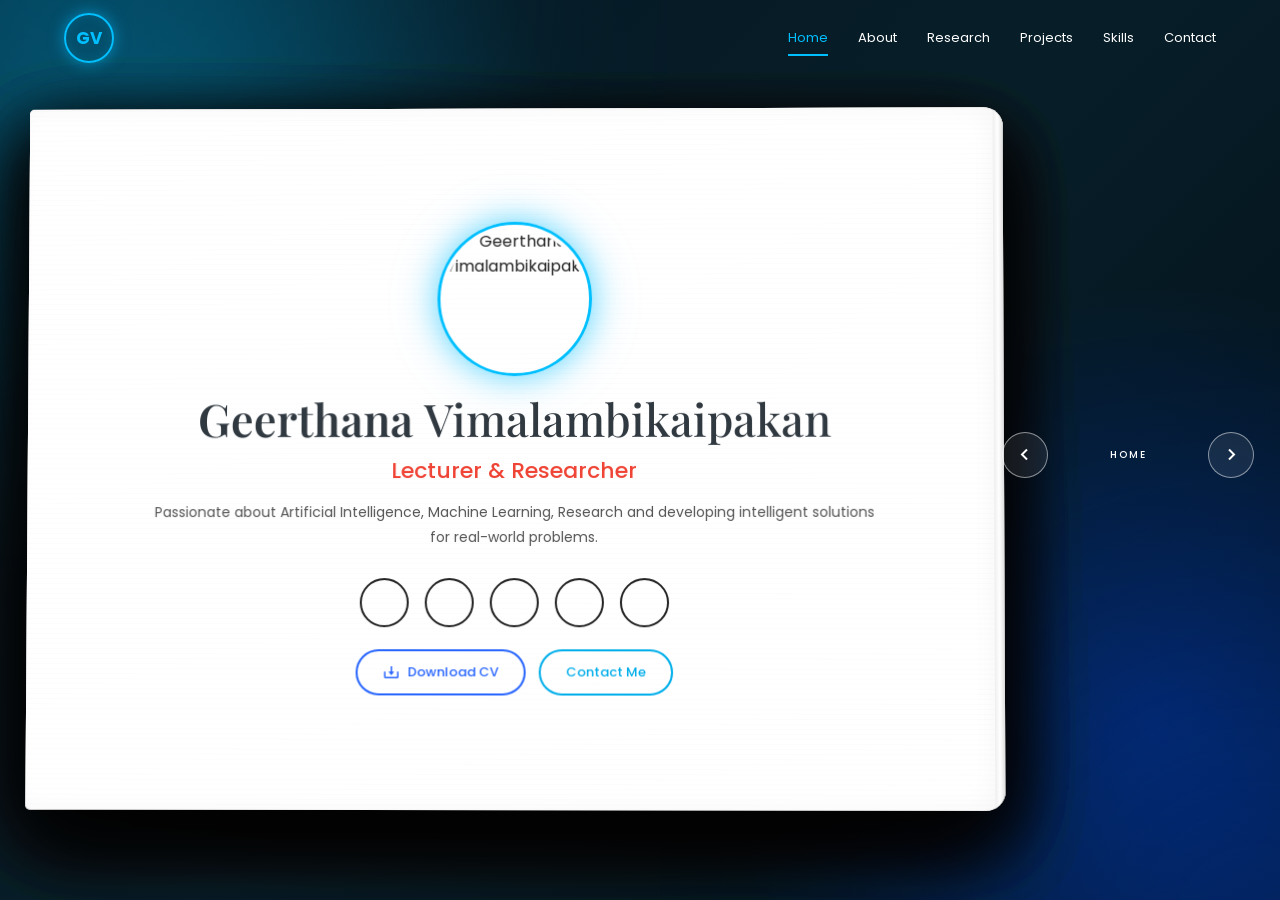
==== index.html @ ce846da8 "Add files via upload" ====
<!DOCTYPE html>
<html lang="en">

<head>
    <meta charset="UTF-8">

    <meta name="viewport"
          content="width=device-width, initial-scale=1.0">

    <meta name="description"
          content="Geerthana Vimalambikaipakan - Lecturer, Researcher and AI/ML Professional">

    <meta name="author"
          content="Geerthana Vimalambikaipakan">

    <title>
        Geerthana Vimalambikaipakan | Portfolio
    </title>


    <!-- =========================
         BOXICONS
    ========================== -->

    <link
        href="https://unpkg.com/boxicons@2.1.4/css/boxicons.min.css"
        rel="stylesheet">

<!-- =========================
     ACADEMIC / SOCIAL ICONS
========================== -->

<link rel="stylesheet"
      href="assets/css/academicons.min.css">

<link rel="stylesheet"
      href="assets/css/academicons.css">

<link rel="stylesheet"
      href="assets/css/themify-icons.css">
      
    <!-- =========================
         YOUR CSS
    ========================== -->

    <link rel="stylesheet"
          href="stylesheet.css">

</head>


<body>


    <!-- =====================================================
         BACKGROUND
    ====================================================== -->

    <div class="background">

        <div class="glow glow-one"></div>

        <div class="glow glow-two"></div>

    </div>



    <!-- =====================================================
         HEADER / NAVIGATION
    ====================================================== -->

    <header class="header">


        <!-- LOGO -->

        <a href="#"
           class="logo"
           onclick="goToPage(0)">

            GV

        </a>



        <!-- NAVIGATION -->

        <nav class="navbar">

            <!-- PAGE 1: HOME -->
            <a href="#" data-page="0" class="active">Home</a>

            <!-- PAGE 2: ABOUT -->
            <a href="#" data-page="1">About</a>

            <!-- PAGE 3: RESEARCH -->
            <a href="#" data-page="2">Research</a>

            <!-- PAGE 4: PROJECTS -->
            <a href="#" data-page="3">Projects</a>

            <!-- PAGE 5: SKILLS -->
            <a href="#" data-page="4">Skills</a>

            <!-- PAGE 6: CONTACT -->
            <a href="#" data-page="5">Contact</a>

        </nav>

    </header>



    <!-- =====================================================
         3D BOOK
    ====================================================== -->

    <main class="book-area">


        <div class="book"
             id="book">


            <!-- =================================================
                 PAGE 1 — HOME
            ================================================== -->

            <section class="page home-page">


                <div class="page-inner">


                    <!-- PROFILE PHOTO -->

                    <div class="profile-image">

                        <img
                            src="C:\Users\Computer Corner\Downloads\Geerthana\assets\img\dp.jpg"
                            alt="Geerthana Vimalambikaipakan">

                    </div>



                    <!-- NAME -->

                    <h1>

                        Geerthana

                        <span>
                            Vimalambikaipakan
                        </span>

                    </h1>



                    <!-- TITLE -->

                    <h2>

                        Lecturer &amp; Researcher

                    </h2>



                    <!-- INTRODUCTION -->

                    <p class="home-description">

                        Passionate about Artificial Intelligence,
                        Machine Learning, Research and developing
                        intelligent solutions for real-world problems.

                    </p>



                    <!-- SOCIAL MEDIA -->
                     <div class="social-icons">

    <!-- Google Scholar -->
    <a
        href="https://scholar.google.com/citations?user=1ha7ImIAAAAJ&hl=en"
        target="_blank"
        rel="noopener noreferrer"
        aria-label="Google Scholar">

        <span class="ai ai-google-scholar ai-lg"></span>

    </a>


    <!-- LinkedIn -->
    <a
        href="https://www.linkedin.com/in/geerthana-vimalambikaipakan"
        target="_blank"
        rel="noopener noreferrer"
        aria-label="LinkedIn">

        <span class="ti-linkedin"></span>

    </a>


    <!-- ResearchGate -->
    <a
        href="https://www.researchgate.net/profile/Geerthana-Vimalambikaipakan"
        target="_blank"
        rel="noopener noreferrer"
        aria-label="ResearchGate">

        <span class="ai ai-researchgate ai-lg"></span>

    </a>


    <!-- ORCID -->
    <a
        href="https://orcid.org/0009-0009-8566-8010"
        target="_blank"
        rel="noopener noreferrer"
        aria-label="ORCID">

        <span class="ai ai-orcid ai-lg"></span>

    </a>


    <!-- X / Twitter -->
    <a
        href="https://x.com/Geerthana_13"
        target="_blank"
        rel="noopener noreferrer"
        aria-label="Twitter">

        <span class="ti-twitter"></span>

    </a>

</div>


                    <!-- BUTTONS -->

                    <div class="home-buttons">


                        <!-- CV -->

                        <a
                            href="C:\Users\Computer Corner\Downloads\Geerthana\GEERTHANA VIMALAMBIKAIPAKAN- CV.pdf"
                            class="btn"
                            download>

                            <i class="bx bx-download"></i>

                            Download CV

                        </a>



                        <!-- CONTACT -->

                        <button
                            type="button"
                            class="btn outline-btn"
                            onclick="goToPage(5)">

                            Contact Me

                        </button>


                    </div>


                </div>

            </section>



            <!-- =================================================
                 PAGE 2 — ABOUT
            ================================================== -->

            <section class="page">


                <div class="page-inner">


                    <span class="page-label">

                        02 — ABOUT

                    </span>



                    <h2 class="page-title">

                        About Me

                    </h2>



                    <div class="blue-line"></div>



                    <p>

                        Hello! I'm
                        <strong>
                            Geerthana Vimalambikaipakan,
                        </strong>,
an aspiring AI researcher and 
  academic with a strong passion for developing intelligent systems 
  that solve real-world problems. I am currently pursuing a Master of Science in 
  Data Science and Artificial Intelligence at the 
  <a href="https://cse.mrt.ac.lk/" target="_blank">
    Department of Computer Science and Engineering
  </a>, 
    Faculty of Engineering,
  <a href="https://uom.lk/" target="_blank">
    University of Moratuwa
  </a>.
  I completed my Bachelor’s Honours in Mechatronics at the 
  <a href="https://fas.uwu.ac.lk/department-of-science-technology/" target="_blank">
    Department of Science and Technology
  </a>, 
    Faculty of Applied Sciences,
  <a href="https://www.uwu.ac.lk/" target="_blank">
    Uva Wellassa University of Sri Lanka
  </a>.
  I previously worked as an Assistant Lecturer in the 
  <a href="https://vau.ac.lk/ict/" target="_blank">
    Department of Information and Communication Technology
  </a>, 
    Faculty of Technological Studies,
  <a href="https://vau.ac.lk/" target="_blank">
    University of Vavuniya
  </a>, Sri Lanka and worked as a Graduate Teaching Assistant at the 
  <a href="https://fot.wyb.ac.lk/dmmt/" target="_blank">
    Department of Mechanical and Manufacturing Technology
  </a>, 
    Faculty of Technology,
      <a href="https://www.wyb.ac.lk/" target="_blank">
    Wayamba University of Sri Lanka
  </a>.
  I completed my industrial training as a Trainee Mechatronics Engineer at 
  <a href="https://www.milco.lk/" target="_blank">
    Milco (Private) Limited
  </a>, Digana.
  My research interests include Data Science, Artificial Intelligence, 
  and Mechatronics, with a focus on solving real-world problems. 
  My goal is to continue developing as a researcher and contribute 
  to innovative, reliable, and intelligent solutions that create meaningful real-world impact.




                    <!-- ABOUT BOXES -->

                    <div class="about-boxes">


                        <div class="about-box">

                            <i class="bx bx-brain"></i>

                            <h3>
                                AI &amp; ML
                            </h3>

                            <p>
                                Intelligent systems and
                                predictive modelling.
                            </p>

                        </div>



                        <div class="about-box">

                            <i class="bx bx-search-alt"></i>

                            <h3>
                                Research
                            </h3>

                            <p>
                                Exploring innovative
                                research directions.
                            </p>

                        </div>



                        <div class="about-box">

                            <i class="bx bx-chalkboard"></i>

                            <h3>
                                Teaching
                            </h3>

                            <p>
                                Sharing knowledge and
                                mentoring students.
                            </p>

                        </div>


                    </div>


                </div>

            </section>

<!-- =================================================
     PAGE 3 — RESEARCH & PUBLICATIONS
================================================== -->

<section class="page">

    <div class="page-inner">

        <span class="page-label">
            03 — RESEARCH
        </span>

        <h2 class="page-title">
            Research &amp; Publications
        </h2>

        <div class="blue-line"></div>

        <p>
            My research focuses on applying Artificial
            Intelligence and Machine Learning to
            meaningful real-world problems.
        </p>


        <!-- =========================
             FULL PAPERS
        ========================== -->

        <h3 class="research-section-title">
            Full Papers (Publisher: IEEE)
        </h3>


        <!-- RESEARCH 1 -->

        <div class="research-item">

            <div class="research-icon">
                <i class="bx bx-file"></i>
            </div>

            <div>

                <h3>
                    Assessing Learning Management System Usability
                    and Student Experience in Sri Lanka Using a
                    Refined System Usability Scale
                </h3>

                <p>
                    <strong>G. Vimalambikaipakan</strong><br>

                    2025 IEEE 19th International Conference on
                    Industrial and Information Systems (ICIIS),
                    Peradeniya, Sri Lanka, 2026, pp. 243–248.
                </p>

                <a href="https://doi.org/10.1109/ICIIS69028.2026.11450924"
                   target="_blank"
                   rel="noopener noreferrer">

                    DOI: 10.1109/ICIIS69028.2026.11450924 →

                </a>

            </div>

        </div>


        <!-- RESEARCH 2 -->

        <div class="research-item">

            <div class="research-icon">
                <i class="bx bx-image"></i>
            </div>

            <div>

                <h3>
                    TransUNet: Hybrid CNN-Transformer Model for
                    Automated Breast Cancer Segmentation in
                    Ultrasound Images
                </h3>

                <p>
                    <strong>G. Vimalambikaipakan</strong><br>

                    2025 International Conference on Advances in
                    Technology and Computing (ICATC),
                    Kelaniya, Sri Lanka, 2025, pp. 1–5.
                </p>

                <a href="https://doi.org/10.1109/ICATC68823.2025.11407591"
                   target="_blank"
                   rel="noopener noreferrer">

                    DOI: 10.1109/ICATC68823.2025.11407591 →

                </a>

            </div>

        </div>


        <!-- RESEARCH 3 -->

        <div class="research-item">

            <div class="research-icon">
                <i class="bx bx-car"></i>
            </div>

            <div>

                <h3>
                    Traffic Sign Recognition and Auditory Alert
                    System for Sri Lankan Drivers Using Deep-Learning
                </h3>

                <p>
                    <strong>
                        G. Vimalambikaipakan, C. Amarasinghe,
                        T. Rajapaksha, T. Thayananthan,
                        and J. Mariyathas
                    </strong><br>

                    2024 International Research Conference on
                    Smart Computing and Systems Engineering (SCSE),
                    Colombo, Sri Lanka, 2024, pp. 1–5.
                </p>

                <a href="https://doi.org/10.1109/SCSE61872.2024.10550615"
                   target="_blank"
                   rel="noopener noreferrer">

                    DOI: 10.1109/SCSE61872.2024.10550615 →

                </a>

            </div>

        </div>


        <!-- =========================
             ABSTRACTS
        ========================== -->

        <h3 class="research-section-title">
            Abstracts
        </h3>


        <!-- RESEARCH 4 -->

        <div class="research-item">

            <div class="research-icon">
                <i class="bx bx-brain"></i>
            </div>

            <div>

                <h3>
                    Uncertainty-Aware and Interpretable Vision
                    Transformer Framework for Multi-Class Breast
                    Cancer Classification
                </h3>

                <p>
                    <strong>
                        V. Geerthana, A. Bathmangani
                    </strong><br>

                    9th International Research Conference of
                    Uva Wellassa University (IRCUWU 2025),
                    Badulla, Sri Lanka, February 2026.<br>

                    Paper ID: IRCUWU2026-591
                </p>

                <a href="https://www.researchgate.net/publication/400995004_Uncertainty-aware_and_interpretable_vision_transformer_framework_for_multi-class_breast_cancer_classification"
                   target="_blank"
                   rel="noopener noreferrer">

                    ResearchGate →

                </a>

            </div>

        </div>


        <!-- RESEARCH 5 -->

        <div class="research-item">

            <div class="research-icon">
                <i class="bx bx-image"></i>
            </div>

            <div>

                <h3>
                    TransUNet-Based Hybrid CNN-Transformer Approach
                    for Accurate Breast Cancer Ultrasound Segmentation
                </h3>

                <p>
                    <strong>
                        V. Geerthana
                    </strong><br>

                    5th International Conference on Innovation and
                    Emerging Technologies (ICIET 2025),
                    University of Sri Jayewardenepura,
                    Sri Lanka, November 2025.<br>

                    Paper ID: 0215
                </p>

                <a href="https://www.researchgate.net/publication/399576068_TransUNet-based_Hybrid_CNN-transformer_Approach_for_Accurate_Breast_Cancer_Ultrasound_Segmentation"
                   target="_blank"
                   rel="noopener noreferrer">

                    ResearchGate →

                </a>

            </div>

        </div>


        <!-- RESEARCH 6 -->

        <div class="research-item">

            <div class="research-icon">
                <i class="bx bx-health"></i>
            </div>

            <div>

                <h3>
                    Deep Learning-Based Human Nail Disease
                    Recognition System
                </h3>

                <p>
                    <strong>
                        V. Geerthana, M. Janotheepan,
                        and M.M.R. Ahamed
                    </strong><br>

                    4th International Conference on Innovation and
                    Emerging Technologies (ICIET 2024),
                    University of Sri Jayewardenepura,
                    Sri Lanka, November 2024.<br>

                    Paper ID: 079
                </p>

                <a href="https://www.researchgate.net/publication/386086820_Deep_Learning_Based_Human_Nail_Disease_Recognition_System"
                   target="_blank"
                   rel="noopener noreferrer">

                    ResearchGate →

                </a>

            </div>

        </div>


        <!-- RESEARCH 7 -->

        <div class="research-item">

            <div class="research-icon">
                <i class="bx bx-message-square-dots"></i>
            </div>

            <div>

                <h3>
                    Deep Learning Based Sentiment Analysis of Public
                    Opinion Mining on Sri Lankan Government by
                    Extracting Facebook Comments
                </h3>

                <p>
                    <strong>
                        M.M.R. Ahamed, C. Amarasinghe,
                        and V. Geerthana
                    </strong><br>

                    4th International Conference on Innovation and
                    Emerging Technologies (ICIET 2024),
                    University of Sri Jayewardenepura,
                    Sri Lanka, November 2024.<br>

                    Paper ID: 051
                </p>

                <a href="https://www.researchgate.net/publication/386086183_Deep_Learning_Based_Sentiment_Analysis_of_Public_Opinion_Mining_on_Sri_Lankan_Government_by_Extracting_Facebook_Comments"
                   target="_blank"
                   rel="noopener noreferrer">

                    ResearchGate →

                </a>

            </div>

        </div>


        <!-- RESEARCH 8 -->

        <div class="research-item">

            <div class="research-icon">
                <i class="bx bx-car"></i>
            </div>

            <div>

                <h3>
                    Deep Learning-Based Traffic Sign Recognition
                    and Auditory Alert System for Sri Lankan Drivers
                </h3>

                <p>
                    <strong>
                        V. Geerthana, T. Thevathayarajh,
                        A.R.P.C.C.J. Amarasinghe, M. Janotheepan,
                        and R.M.T. Lakmali
                    </strong><br>

                    7th International Research Conference of
                    Uva Wellassa University (IRCUWU 2023),
                    Badulla, Sri Lanka, August 2023.<br>

                    Paper ID: IRCUWU2023-240
                </p>

                <a href="https://www.researchgate.net/publication/377034363_Deep_learning-based_traffic_sign_recognition_and_auditory_alert_system_for_Sri_Lankan_drivers"
                   target="_blank"
                   rel="noopener noreferrer">

                    ResearchGate →

                </a>

            </div>

        </div>

    </div>

</section>

 <!-- =========================================================
     PAGE 4 — PROJECTS
========================================================= -->

<section class="page">

    <div class="page-inner project-page">

        <span class="page-label">04 — PROJECTS</span>

        <h2 class="page-title">Projects</h2>

        <div class="blue-line"></div>

        <p class="project-intro">
            ----------
        </p>


        <!-- =====================================================
             PROJECT 1
        ====================================================== -->

        <div class="project-row">

            <!-- LEFT IMAGE -->
            <div class="project-image">
                <img src="C:\Users\Computer Corner\Downloads\Geerthana\assets\img\hjjj.jpg"
                     alt="3-D Design of Ice Cream Cup and Cone Filler Machine">
            </div>

            <!-- RIGHT CONTENT -->
            <div class="project-info">

                <h3>
                    3-D Design of Ice Cream Cup and Cone Filler Machine
                </h3>

                <div class="project-meta">
                    Geerthana Vimalambikaipakan | May 2023 – Sep 2023
                </div>

                <p>
                    This project involved creating 3D and 2D drawings of an
                    ice cream cup and cone filler machine using SolidWorks.
                    The design included the cup's cylindrical shape, the cone
                    filler, handles, and textures. Additionally, the project
                    required measuring the machine to ensure accurate sizing
                    for reinstallation.
                </p>

                <p class="skills">
                    <strong>Skills:</strong> SolidWorks, 3D Design
                </p>

            </div>

        </div>


        <!-- =====================================================
             PROJECT 2
        ====================================================== -->

        <div class="project-row">

            <div class="project-image">
                <img src="assets/img/cow-feeder.jpg"
                     alt="Cow Feeder Supporter">
            </div>

            <div class="project-info">

                <h3>Cow Feeder Supporter</h3>

                <div class="project-meta">
                    Geerthana Vimalambikaipakan | May 2023 – Sep 2023
                </div>

                <p>
                    This project involved the development and manufacturing
                    of a cattle feed stand for efficient cow feeding. Metal
                    bars were used to construct a durable structure through
                    cutting, welding, grinding, and painting processes. The
                    completed feeding system was designed to securely hold
                    and dispense feed while reducing wastage and maintaining
                    an organized and hygienic feeding environment.
                </p>

                <p class="skills">
                    <strong>Skills:</strong> Mechanical Fabrication,
                    Welding, Manufacturing
                </p>

            </div>

        </div>


        <!-- =====================================================
             PROJECT 3
        ====================================================== -->

        <div class="project-row">

            <div class="project-image">
                <img src="assets/img/yogurt-detection.jpg"
                     alt="Jet Ink Text Printed and Non-Printed Yogurt Lids Detection System">
            </div>

            <div class="project-info">

                <h3>
                    Jet Ink Text Printed &amp; Non-Printed Yogurt Lids
                    Detection System
                </h3>

                <div class="project-meta">
                    Geerthana Vimalambikaipakan | May 2023 – Sep 2023
                </div>

                <p>
                    This project involved developing a system to detect
                    inkjet-printed and non-printed yogurt lids. An RGB sensor
                    and Arduino were used to detect printed information on
                    yogurt lids, including the expiry date, manufacturing
                    date, price, and batch number.
                </p>

                <p class="skills">
                    <strong>Skills:</strong> Arduino, C++, RGB Sensor
                </p>

            </div>

        </div>


        <!-- =====================================================
             PROJECT 4
        ====================================================== -->

        <div class="project-row">

            <div class="project-image">
                <img src="assets/img/fodder-pcb.jpg"
                     alt="PCB Design of Fodder Maker Control Circuit">
            </div>

            <div class="project-info">

                <h3>
                    PCB Design of Fodder Maker Control Circuit
                </h3>

                <div class="project-meta">
                    Geerthana Vimalambikaipakan | May 2023 – Sep 2023
                </div>

                <p>
                    This project focused on designing a control circuit for
                    a fodder-making system. The original circuit was
                    implemented using a dot board and was redesigned as a
                    PCB using KiCad. The control system was designed to
                    manage lighting, water, humidity, and CO₂ levels.
                </p>

                <p class="skills">
                    <strong>Skills:</strong> PCB Design, KiCad
                </p>

            </div>

        </div>


        <!-- =====================================================
             PROJECT 5
        ====================================================== -->

        <div class="project-row">

            <div class="project-image">
                <img src="assets/img/sugar-separator.jpg"
                     alt="Sugar Particle Separator">
            </div>

            <div class="project-info">

                <h3>Sugar Particle Separator</h3>

                <div class="project-meta">
                    Geerthana Vimalambikaipakan | May 2023 – Sep 2023
                </div>

                <p>
                    A sugar particle separation system was developed to
                    separate sugar according to particle size. The mechanical
                    structure was designed using SolidWorks, while vibrating
                    sensors positioned at the edges of the separator disk
                    were used to detect and classify particles.
                </p>

                <p class="skills">
                    <strong>Skills:</strong> SolidWorks, Arduino
                </p>

            </div>

        </div>


        <!-- =====================================================
             PROJECT 6
        ====================================================== -->

        <div class="project-row">

            <div class="project-image">
                <img src="assets/img/traffic-sign.gif"
                     alt="Deep Learning Based Traffic Sign Recognition">
            </div>

            <div class="project-info">

                <h3>
                    Deep Learning-Based Traffic Sign Recognition and
                    Auditory Alert System for Sri Lankan Drivers
                </h3>

                <div class="project-meta">
                    Geerthana Vimalambikaipakan | Oct 2022 – May 2023
                </div>

                <p>
                    A deep learning-based traffic sign recognition system
                    was developed for Sri Lankan drivers. Traffic sign images
                    were labelled and preprocessed using Roboflow. YOLOv5
                    was used to recognize 15 traffic sign classes, while
                    PyDub was used to generate real-time voice alerts.
                </p>

                <p class="project-result">
                    <strong>F1 Score:</strong> 90.09%
                    &nbsp; | &nbsp;
                    <strong>mAP:</strong> 87.55%
                </p>

                <p class="skills">
                    <strong>Skills:</strong> Python, YOLOv5, CNN,
                    Roboflow, PyDub, Deep Learning
                </p>

                <div class="project-links">

                    <a href="https://doi.org/10.1109/SCSE61872.2024.10550615"
                       target="_blank"
                       rel="noopener noreferrer">

                        <i class="bx bx-file"></i>
                        IEEE Paper

                    </a>

                </div>

            </div>

        </div>


        <!-- =====================================================
             PROJECT 7
        ====================================================== -->

        <div class="project-row">

            <div class="project-image">
                <img src="assets/img/rfid-door-lock.jpg"
                     alt="RFID-Based Smart Door Lock System">
            </div>

            <div class="project-info">

                <h3>
                    RFID-Based Smart Door Lock System Using Arduino
                </h3>

                <div class="project-meta">
                    Geerthana Vimalambikaipakan | May 2022 – Sep 2022
                </div>

                <p>
                    An RFID-based smart door lock system was developed using
                    an RFID module, Arduino UNO, servo motor, and LCD display.
                    The system provides access only when an authorized RFID
                    card is detected, providing an electronic access-control
                    mechanism.
                </p>

                <p class="skills">
                    <strong>Skills:</strong> Arduino, C, RFID,
                    Servo Motor, LCD
                </p>

            </div>

        </div>


        <!-- =====================================================
             PROJECT 8
        ====================================================== -->

        <div class="project-row">

            <div class="project-image">
                <img src="assets/img/fire-fighting-robot.jpg"
                     alt="Arduino-Based Fire Fighting Robot">
            </div>

            <div class="project-info">

                <h3>
                    Arduino-Based Fire Fighting Robot
                </h3>

                <div class="project-meta">
                    Geerthana Vimalambikaipakan | Sep 2021 – Apr 2022
                </div>

                <p>
                    A fire-fighting robot was developed using a flame sensor,
                    DC motors, water pump, servo-controlled nozzle, and
                    Arduino. The robot detects fire and controls its movement
                    and water-dispensing mechanism to extinguish the detected
                    flame.
                </p>

                <p class="skills">
                    <strong>Skills:</strong> Arduino, C, Robotics,
                    Embedded Systems
                </p>

            </div>

        </div>


        <!-- =====================================================
             PROJECT 9
        ====================================================== -->

        <div class="project-row">

            <div class="project-image">
                <img src="assets/img/atm.jpg"
                     alt="ATM System Using C++">
            </div>

            <div class="project-info">

                <h3>
                    ATM System Using C++
                </h3>

                <div class="project-meta">
                    Geerthana Vimalambikaipakan
                </div>

                <p>
                    A menu-driven ATM system was developed using C++.
                    The application provides account management features
                    including account details, deposits, withdrawals,
                    balance checking, and account information. The project
                    demonstrates object-oriented programming and basic
                    banking transactions.
                </p>

                <p class="skills">
                    <strong>Skills:</strong> C++
                </p>

                <div class="project-links">

                    <a href="https://github.com/GeerthanaVimal/Simple-ATM-system"
                       target="_blank"
                       rel="noopener noreferrer">

                        <i class="bx bxl-github"></i>
                        GitHub

                    </a>

                </div>

            </div>

        </div>


        <!-- =====================================================
             PROJECT 10
        ====================================================== -->

        <div class="project-row">

            <div class="project-image">
                <img src="assets/img/knight-rider.jpg"
                     alt="Arduino Knight Rider Project">
            </div>

            <div class="project-info">

                <h3>
                    Arduino Knight Rider Project
                </h3>

                <p>
                    An Arduino-based scanning LED effect was developed,
                    inspired by the Knight Rider lighting pattern. LEDs
                    move back and forth to create a continuous scanning
                    effect while demonstrating Arduino programming and
                    basic electronic concepts.
                </p>

                <p class="skills">
                    <strong>Skills:</strong> Arduino, Arduino IDE
                </p>

            </div>

        </div>


        <!-- =====================================================
             PROJECT 11
        ====================================================== -->

        <div class="project-row">

            <div class="project-image">
                <img src="assets/img/diabetes-app.jpg"
                     alt="Diabetes Detection Data Science App with Streamlit">
            </div>

            <div class="project-info">

                <h3>
                    Diabetes Detection Data Science App with Streamlit
                </h3>

                <div class="project-meta">
                    Geerthana Vimalambikaipakan
                </div>

                <p>
                    A machine learning-based diabetes detection application
                    was developed using Streamlit. Users provide relevant
                    input values through an interactive interface, and a
                    pretrained machine learning model is used to predict
                    diabetes risk.
                </p>

                <p class="skills">
                    <strong>Skills:</strong> Streamlit, Python,
                    Data Science, Machine Learning
                </p>

                <div class="project-links">

                    <a href="https://github.com/GeerthanaVimal/Diabetes-Detection-Data-Science-App-with-Streamlit-Library"
                       target="_blank"
                       rel="noopener noreferrer">

                        <i class="bx bxl-github"></i>
                        GitHub

                    </a>

                </div>

            </div>

        </div>


        <!-- =====================================================
             PROJECT 12
        ====================================================== -->

        <div class="project-row">

            <div class="project-image">
                <img src="assets/img/digital-thermometer.jpg"
                     alt="Digital Thermometer using LM35 and PIC Microcontroller">
            </div>

            <div class="project-info">

                <h3>
                    Digital Thermometer using LM35 and PIC Microcontroller
                </h3>

                <p>
                    A digital thermometer was developed using an LM35
                    temperature sensor and PIC microcontroller. Temperature
                    values were displayed using a 7-segment display, and
                    the complete circuit was simulated using Proteus.
                </p>

                <p class="skills">
                    <strong>Skills:</strong> Embedded Systems, C++,
                    PIC Microcontroller, Proteus
                </p>

                <div class="project-links">

                    <a href="https://www.youtube.com/watch?v=JYFW_nTXIjI"
                       target="_blank"
                       rel="noopener noreferrer">

                        <i class="bx bxl-youtube"></i>
                        Project Video

                    </a>

                </div>

            </div>

        </div>


        <!-- =====================================================
             PROJECT 13
        ====================================================== -->

        <div class="project-row">

            <div class="project-image">
                <img src="assets/img/bench-vise.jpg"
                     alt="Mechanical Bench Vise Engineering Design">
            </div>

            <div class="project-info">

                <h3>
                    Mechanical Bench Vise - Engineering Design
                </h3>

                <p>
                    An engineering design project focused on developing a
                    rigid, flexible, strong, cost-effective, and durable
                    mechanical bench vise. The design was developed using
                    SolidWorks, with CNC rapid prototyping considered as a
                    manufacturing approach.
                </p>

                <p class="skills">
                    <strong>Skills:</strong> SolidWorks, 3D Design, CAD
                </p>

            </div>

        </div>


        <!-- =====================================================
             PROJECT 14
        ====================================================== -->

        <div class="project-row">

            <div class="project-image">
                <img src="assets/img/face-mask.jpg"
                     alt="Real-Time Face Mask Detection using YOLOv5">
            </div>

            <div class="project-info">

                <h3>
                    Real-Time Face Mask Detection using YOLOv5
                </h3>

                <p>
                    A real-time object detection system was developed using
                    YOLOv5 to identify whether individuals are wearing face
                    masks. The system processes images and video streams
                    and applies deep learning and computer vision techniques
                    for real-time monitoring.
                </p>

                <p class="skills">
                    <strong>Skills:</strong> YOLOv5, CNN, Deep Learning,
                    Computer Vision
                </p>

                <div class="project-links">

                    <a href="https://github.com/GeerthanaVimal/Real-Time-Face-Mask-Detection-using-YOLOv5"
                       target="_blank"
                       rel="noopener noreferrer">

                        <i class="bx bxl-github"></i>
                        GitHub

                    </a>

                    <a href="https://www.youtube.com/watch?v=1NJmF8Cy2pc"
                       target="_blank"
                       rel="noopener noreferrer">

                        <i class="bx bxl-youtube"></i>
                        Project Video

                    </a>

                </div>

            </div>

        </div>

    </div>

</section>
            <!-- =================================================
                 PAGE 5 — SKILLS
            ================================================== -->

   <!-- =========================================================
     PAGE 5 — SKILLS
========================================================= -->

<section class="page">

    <div class="page-inner skills-page">

        <div class="skills-layout">

            <!-- =================================================
                 LEFT SIDE
            ================================================== -->

            <div class="skills-intro">

                <span class="page-label">
                    05 — SKILLS
                </span>

                <h2 class="page-title">
                    Technical Skills
                </h2>

                <div class="blue-line"></div>

                <p>
                    Software, programming languages, frameworks, and
                    technologies I use regularly across research,
                    artificial intelligence, data science, engineering,
                    and software development.
                </p>

            </div>


            <!-- =================================================
                 RIGHT SIDE — TECHNOLOGIES
            ================================================== -->

            <div class="skills-technologies">


                <!-- PYTHON -->
                <div class="technology-card">

                    <i class="bx bxl-python"></i>

                    <span>Python</span>

                </div>


                <!-- C++ -->
                <div class="technology-card">

                    <i class="bx bx-code-alt"></i>

                    <span>C++</span>

                </div>


                <!-- C -->
                <div class="technology-card">

                    <i class="bx bx-code"></i>

                    <span>C</span>

                </div>


                <!-- MATLAB -->
                <div class="technology-card">

                    <i class="bx bx-math"></i>

                    <span>MATLAB</span>

                </div>


                <!-- ARDUINO -->
                <div class="technology-card">

                    <i class="bx bx-chip"></i>

                    <span>Arduino</span>

                </div>


                <!-- SOLIDWORKS -->
                <div class="technology-card">

                    <i class="bx bx-cube"></i>

                    <span>SolidWorks</span>

                </div>


                <!-- MACHINE LEARNING -->
                <div class="technology-card">

                    <i class="bx bx-brain"></i>

                    <span>Machine Learning</span>

                </div>


                <!-- DEEP LEARNING -->
                <div class="technology-card">

                    <i class="bx bx-network-chart"></i>

                    <span>Deep Learning</span>

                </div>


                <!-- GENERATIVE AI -->
                <div class="technology-card">

                    <i class="bx bx-bot"></i>

                    <span>Generative AI</span>

                </div>


                <!-- TENSORFLOW -->
                <div class="technology-card">

                    <i class="bx bx-analyse"></i>

                    <span>TensorFlow</span>

                </div>


                <!-- PYTORCH -->
                <div class="technology-card">

                    <i class="bx bx-layer"></i>

                    <span>PyTorch</span>

                </div>


                <!-- HUGGING FACE -->
                <div class="technology-card">

                    <i class="bx bx-face"></i>

                    <span>Hugging Face</span>

                </div>


                <!-- LANGCHAIN -->
                <div class="technology-card">

                    <i class="bx bx-link-alt"></i>

                    <span>LangChain</span>

                </div>


                <!-- FASTAPI -->
                <div class="technology-card">

                    <i class="bx bx-server"></i>

                    <span>FastAPI</span>

                </div>


                <!-- AWS -->
                <div class="technology-card">

                    <i class="bx bxl-aws"></i>

                    <span>AWS</span>

                </div>


                <!-- SQL -->
                <div class="technology-card">

                    <i class="bx bx-data"></i>

                    <span>SQL</span>

                </div>


                <!-- GIT -->
                <div class="technology-card">

                    <i class="bx bxl-git"></i>

                    <span>Git</span>

                </div>


                <!-- COMPUTER VISION -->
                <div class="technology-card">

                    <i class="bx bx-camera"></i>

                    <span>Computer Vision</span>

                </div>


                <!-- YOLO -->
                <div class="technology-card">

                    <i class="bx bx-target-lock"></i>

                    <span>YOLOv5</span>

                </div>


                <!-- PCB DESIGN -->
                <div class="technology-card">

                    <i class="bx bx-circuit"></i>

                    <span>PCB Design</span>

                </div>


                <!-- CAD -->
                <div class="technology-card">

                    <i class="bx bx-shape-square"></i>

                    <span>CAD / 3D Design</span>

                </div>


                <!-- ROBOTICS -->
                <div class="technology-card">

                    <i class="bx bx-bot"></i>

                    <span>Robotics</span>

                </div>


                <!-- EMBEDDED SYSTEMS -->
                <div class="technology-card">

                    <i class="bx bx-microchip"></i>

                    <span>Embedded Systems</span>

                </div>

            </div>

        </div>

    </div>

</section>



            <!-- =================================================
                 PAGE 6 — CONTACT
            ================================================== -->

            <section class="page contact-page">


                <div class="page-inner contact-inner">


                    <span class="page-label">

                        06 — CONTACT

                    </span>
 
            <!-- =====================================================
                 CONTACT CONTENT LAYOUT
                 Message form is displayed on the LEFT.
                 Contact details are displayed on the RIGHT.
            ====================================================== -->

            <div class="contact-layout">

            <!-- =========================
                 RIGHT: CONTACT INFORMATION
                 ========================= -->
            <div class="contact-info">

                <h2>Let's Connect</h2>

                <p class="contact-intro">
                    I would be happy to hear from you. Feel free to
                    get in touch with me for research collaborations,
                    academic opportunities, projects, or any other
                    professional inquiries.
                </p>

                <div class="contact-details">

                    <!-- EMAIL -->
                    <a href="mailto:your@email.com">
                        <i class="bx bx-envelope"></i>
                        
                            <span>vimalgeerthana@gmail.com</span>
                    
                    </a>

                    <!-- PHONE -->
                    <a href="tel:+947XXXXXXXX">
                        <i class="bx bx-phone"></i>
                      
                            <span>+94 76 262 5016</span>
                    </a>

                    <!-- LINKEDIN -->
                    <a
                        href="https://www.linkedin.com/in/geerthana-vimalambikaipakan"
                        target="_blank"
                        rel="noopener noreferrer">

                        <i class="bx bxl-linkedin"></i>

                            <span>LinkedIn </span>

                    </a>

                    <!-- GITHUB -->
                    <a
                        href="https://github.com/GeerthanaVimal"
                        target="_blank"
                        rel="noopener noreferrer">

                        <i class="bx bxl-github"></i>

                            <span>GitHub </span>

                    </a>

                </div>
            <br>
            <br>
            <br>
            <!-- =====================================================
     RESEARCH & COLLABORATION
     ===================================================== -->

<div class="research-collaboration">

    <h4>Research &amp; Collaboration</h4>

    <p>
        Interested in research collaborations, AI/ML projects,
        academic partnerships, and innovative real-world applications?
        Feel free to get in touch to discuss ideas and opportunities.
    </p>

    <div class="collaboration-items">

        <div class="collaboration-item">
            <span class="collaboration-icon">🔬</span>
            <span>Research Collaboration</span>
        </div>

        <div class="collaboration-item">
            <span class="collaboration-icon">🤖</span>
            <span>AI &amp; ML Projects</span>
        </div>

        <div class="collaboration-item">
            <span class="collaboration-icon">🎓</span>
            <span>Academic Opportunities</span>
        </div>

    </div>

</div>

            </div>


        


            <!-- =========================
                 RIGHT: MESSAGE FORM
                 ========================= -->
            <div class="contact-form">

                <h2>Send Me a Message</h2>

                <p class="form-intro">
                    Have a question or want to work together?
                    Send me a message.
                </p>

                <form
                    action="https://formsubmit.co/vimalgeerthana@email.com"
                    method="POST">

                    <input
                        type="hidden"
                        name="_subject"
                        value="New Message from Geerthana's Portfolio">

                    <input
                        type="hidden"
                        name="_captcha"
                        value="false">

                    <div class="form-group">

                        <label for="name">
                            Name
                        </label>

                        <input
                            type="text"
                            id="name"
                            name="name"
                            placeholder="Your Name"
                            required>

                    </div>


                    <div class="form-group">

                        <label for="email">
                            Email
                        </label>

                        <input
                            type="email"
                            id="email"
                            name="email"
                            placeholder="Your Email"
                            required>

                    </div>


                    <div class="form-group">

                        <label for="subject">
                            Subject
                        </label>

                        <input
                            type="text"
                            id="subject"
                            name="subject"
                            placeholder="Subject"
                            required>

                    </div>


                    <div class="form-group">

                        <label for="message">
                            Message
                        </label>

                        <textarea
                            id="message"
                            name="message"
                            rows="6"
                            placeholder="Write your message here..."
                            required></textarea>

                    </div>


                    <button
                        type="submit"
                        class="btn send-message-btn">

                        <i class="bx bx-send"></i>

                        Send Message

                    </button>

                </form>

            </div>

            </div> <!-- /.contact-layout -->


        <!-- BACK HOME -->
        <div class="contact-back">

            <button
                type="button"
                class="btn"
                onclick="goToPage(0)">

                <i class="bx bx-home"></i>

                Back to Home

            </button>

        </div>

    </div>

</section>


        </div> <!-- /.book -->

        <!-- =====================================================
             BOOK CONTROLS
             Previous | Page Name | Next
             These controls are displayed below the book.
        ====================================================== -->

    <div class="book-controls">


        <!-- PREVIOUS -->

        <button
            type="button"
            onclick="previousPage()"
            aria-label="Previous page">

            <i class="bx bx-chevron-left"></i>

        </button>



        <!-- PAGE NAME -->

        <span id="pageCounter">

            HOME

        </span>



        <!-- NEXT -->

        <button
            type="button"
            onclick="nextPage()"
            aria-label="Next page">

            <i class="bx bx-chevron-right"></i>

        </button>


    </div>

    

        </main>


    <!-- =====================================================
         JAVASCRIPT
    ====================================================== -->

    <script src="main.js"></script>




</body>

</html>
---- stylesheet.css ----
/* =========================================================
   GEERTHANA VIMALAMBIKAI PAKAN
   3D BOOK PORTFOLIO - UNIFIED STYLESHEET
   ========================================================= */

@import url('https://fonts.googleapis.com/css2?family=Playfair+Display:wght@500;600;700&family=Poppins:wght@300;400;500;600;700&display=swap');

/* =========================================================
   RESET
   ========================================================= */

* {
    margin: 0;
    padding: 0;
    box-sizing: border-box;
}

html {
    scroll-behavior: smooth;
}

body {
    min-height: 100vh;
    width: 100%;
    font-family: 'Poppins', sans-serif;
    background: #061722;
    color: #222;
    overflow: hidden;
}

button,
input,
textarea {
    font: inherit;
}

/* =========================================================
   BACKGROUND
   ========================================================= */

.background {
    position: fixed;
    inset: 0;
    width: 100%;
    height: 100%;
    background:
        radial-gradient(circle at 10% 20%, rgba(0, 191, 255, .25), transparent 32%),
        radial-gradient(circle at 90% 80%, rgba(0, 70, 255, .28), transparent 32%),
        linear-gradient(135deg, #06151f 0%, #071e29 50%, #031018 100%);
    z-index: -20;
}

.glow {
    position: absolute;
    width: 550px;
    height: 550px;
    border-radius: 50%;
    filter: blur(150px);
    opacity: .3;
    pointer-events: none;
}

.glow-one {
    background: #00bfff;
    top: -300px;
    left: -200px;
}

.glow-two {
    background: #0055ff;
    right: -250px;
    bottom: -300px;
}

/* =========================================================
   HEADER / NAVIGATION
   ========================================================= */

.header {
    position: relative;
    width: 100%;
    height: 75px;
    padding: 0 5%;
    display: flex;
    align-items: center;
    justify-content: space-between;
    z-index: 1000;
}

.logo {
    width: 50px;
    height: 50px;
    display: flex;
    align-items: center;
    justify-content: center;
    border: 2px solid #00bfff;
    border-radius: 50%;
    color: #00bfff;
    font-size: 17px;
    font-weight: 700;
    text-decoration: none;
    box-shadow: 0 0 15px rgba(0,191,255,.55), inset 0 0 12px rgba(0,191,255,.15);
    transition: .3s ease;
}

.logo:hover {
    transform: scale(1.08);
    box-shadow: 0 0 30px rgba(0,191,255,.8);
}

.navbar {
    display: flex;
    align-items: center;
    gap: 30px;
}

.navbar a {
    position: relative;
    color: #fff;
    text-decoration: none;
    font-size: 13px;
    font-weight: 400;
    transition: .3s ease;
}

.navbar a::after {
    content: '';
    position: absolute;
    left: 0;
    bottom: -8px;
    width: 0;
    height: 2px;
    background: #00bfff;
    transition: .3s ease;
}

.navbar a:hover,
.navbar a.active {
    color: #00bfff;
}

.navbar a:hover::after,
.navbar a.active::after {
    width: 100%;
}

/* =========================================================
   BOOK AREA
   ========================================================= */

.book-area {
    width: 100%;
    height: calc(100vh - 125px);
    padding: 5px 2vw 15px;
    display: flex;
    align-items: center;
    justify-content: center;
    perspective: 3000px;
}

.book {
    position: relative;
    width: 90vw;
    height: 78vh;
    max-width: 1400px;
    max-height: 800px;
    min-width: 700px;
    min-height: 500px;
    transform-style: preserve-3d;
    transform: rotateX(2deg) rotateY(-1deg);
}

.book::before {
    content: '';
    position: absolute;
    left: 50%;
    bottom: -35px;
    transform: translateX(-50%);
    width: 88%;
    height: 50px;
    border-radius: 50%;
    background: rgba(0,0,0,.7);
    filter: blur(25px);
    z-index: -20;
}

/* =========================================================
   COMMON PAGE STRUCTURE
   ========================================================= */

.page {
    position: absolute;
    inset: 0;
    width: 100%;
    height: 100%;
    padding: 55px 70px;
    background: #fff;
    border-radius: 5px 20px 20px 5px;
    transform-origin: left center;
    transform-style: preserve-3d;
    backface-visibility: hidden;
    overflow: hidden;
    transition: transform 1.1s cubic-bezier(.645,.045,.355,1);
    box-shadow: 0 30px 80px rgba(0,0,0,.58), inset -12px 0 25px rgba(0,0,0,.035);
}

.page::before {
    content: '';
    position: absolute;
    inset: 0;
    pointer-events: none;
    background: repeating-linear-gradient(0deg, rgba(0,0,0,.012) 0, rgba(0,0,0,.012) 1px, transparent 1px, transparent 5px);
}

.page::after {
    content: '';
    position: absolute;
    top: 0;
    right: 0;
    width: 10px;
    height: 100%;
    background: linear-gradient(to right, #eee, #fff, #ddd);
}

.page.flipped {
    transform: rotateY(-180deg);
}

.page-inner {
    position: relative;
    z-index: 5;
    width: 100%;
    height: 100%;
}

/* Every inner page starts at exactly the same top position. */
.page:not(.home-page) .page-inner {
    padding-top: 0;
}

/* Scroll only the pages that contain long content. */
.about-page .page-inner,
.research-page .page-inner,
.project-page .page-inner,
.skills-page,
.contact-page .page-inner {
    overflow-y: auto;
    overflow-x: hidden;
    padding-right: 18px;
}

.about-page .page-inner::-webkit-scrollbar,
.research-page .page-inner::-webkit-scrollbar,
.project-page .page-inner::-webkit-scrollbar,
.skills-page::-webkit-scrollbar,
.contact-page .page-inner::-webkit-scrollbar {
    width: 7px;
}

.about-page .page-inner::-webkit-scrollbar-track,
.research-page .page-inner::-webkit-scrollbar-track,
.project-page .page-inner::-webkit-scrollbar-track,
.skills-page::-webkit-scrollbar-track,
.contact-page .page-inner::-webkit-scrollbar-track {
    background: transparent;
}

.about-page .page-inner::-webkit-scrollbar-thumb,
.research-page .page-inner::-webkit-scrollbar-thumb,
.project-page .page-inner::-webkit-scrollbar-thumb,
.skills-page::-webkit-scrollbar-thumb,
.contact-page .page-inner::-webkit-scrollbar-thumb {
    background: #00aeea;
    border-radius: 10px;
}

/* =========================================================
   UNIVERSAL PAGE TITLES
   Same position, font family, size, weight and colour.
   ========================================================= */

.page:not(.home-page) .page-label {
    display: block;
    width: 100%;
    margin: 0 0 10px;
    color: #00aeea;
    font-size: 12px;
    font-weight: 600;
    line-height: 1.4;
    letter-spacing: 2px;
    text-align: left;
}

.page:not(.home-page) .page-title {
    display: block;
    width: 100%;
    margin: 0 0 12px;
    color: #29333b;
    font-family: 'Playfair Display', serif;
    font-size: 40px;
    font-weight: 600;
    line-height: 1.2;
    text-align: left;
}

.blue-line {
    width: 70px;
    height: 4px;
    margin: 0 0 24px;
    border-radius: 20px;
    background: linear-gradient(90deg, #00aeea, #2865ff);
}

.page p {
    color: #555;
    font-size: 14px;
    line-height: 1.8;
    margin-bottom: 15px;
}

/* =========================================================
   HOME PAGE
   ========================================================= */

.home-page {
    display: flex;
    align-items: center;
    justify-content: center;
    text-align: center;
}

.home-page .page-inner {
    display: flex;
    flex-direction: column;
    align-items: center;
    justify-content: center;
    overflow: hidden;
}

.profile-image {
    width: 155px;
    height: 155px;
    padding: 4px;
    margin-bottom: 17px;
    border: 3px solid #00bfff;
    border-radius: 50%;
    overflow: hidden;
    box-shadow: 0 0 30px rgba(0,191,255,.55), 0 0 55px rgba(0,191,255,.18);
}

.profile-image img {
    width: 100%;
    height: 100%;
    display: block;
    object-fit: cover;
    border-radius: 50%;
}

.home-page h1 {
    color: #303840;
    font-family: 'Playfair Display', serif;
    font-size: 45px;
    font-weight: 600;
    line-height: 1.12;
}

.home-page h1 span {
    font-weight: 500;
}

.home-page h2 {
    margin-top: 10px;
    color: #ef4435;
    font-size: 22px;
    font-weight: 500;
}

.home-description {
    max-width: 720px;
    margin-top: 13px;
    margin-bottom: 10px !important;
    font-size: 14px !important;
}

.social-icons {
    display: flex;
    align-items: center;
    justify-content: center;
    gap: 16px;
    margin: 18px 0 22px;
}

.social-icons a {
    width: 49px;
    height: 49px;
    display: flex;
    align-items: center;
    justify-content: center;
    border: 2px solid #222;
    border-radius: 50%;
    color: #222;
    text-decoration: none;
    font-size: 22px;
    transition: .3s ease;
}

.social-icons a:hover {
    color: #00aeea;
    border-color: #00aeea;
    transform: translateY(-5px) scale(1.05);
    box-shadow: 0 8px 20px rgba(0,174,234,.2);
}

.home-buttons {
    display: flex;
    align-items: center;
    justify-content: center;
    gap: 13px;
}

/* =========================================================
   BUTTONS
   ========================================================= */

.btn {
    min-height: 46px;
    padding: 10px 25px;
    display: inline-flex;
    align-items: center;
    justify-content: center;
    gap: 7px;
    border: 2px solid #2865ff;
    border-radius: 30px;
    background: transparent;
    color: #2865ff;
    font-family: 'Poppins', sans-serif;
    font-size: 13px;
    font-weight: 500;
    text-decoration: none;
    cursor: pointer;
    transition: .3s ease;
}

.btn:hover {
    background: #2865ff;
    color: #fff;
    transform: translateY(-3px);
    box-shadow: 0 8px 22px rgba(40,101,255,.22);
}

.btn i {
    font-size: 18px;
}

.outline-btn {
    color: #00aeea;
    border-color: #00aeea;
}

.outline-btn:hover {
    background: #00aeea;
}

/* =========================================================
   ABOUT PAGE
   ========================================================= */

.about-page > .page-inner > p {
    max-width: 100%;
}

.about-boxes {
    display: grid;
    grid-template-columns: repeat(3, 1fr);
    gap: 20px;
    margin-top: 28px;
}

.about-box {
    min-height: 165px;
    padding: 23px 18px;
    text-align: center;
    background: #f5fafc;
    border: 1px solid #e0edf2;
    border-radius: 10px;
    transition: .3s ease;
}

.about-box:hover {
    transform: translateY(-7px);
    box-shadow: 0 12px 25px rgba(0,0,0,.08);
}

.about-box i {
    color: #00aeea;
    font-size: 34px;
}

.about-box h3 {
    margin: 10px 0 6px;
    color: #333;
    font-size: 16px;
    font-weight: 600;
}

.about-box p {
    margin: 0 !important;
    font-size: 14px !important;
    line-height: 1.65 !important;
}

/* =========================================================
   RESEARCH PAGE
   ========================================================= */

.research-section-title {
    margin: 25px 0 14px;
    color: #29333b;
    font-size: 18px;
    font-weight: 600;
}

.research-item {
    display: flex;
    align-items: flex-start;
    gap: 20px;
    padding: 18px;
    margin-bottom: 15px;
    background: #fff;
    border: 1px solid #e0e9ed;
    border-radius: 10px;
    transition: .3s ease;
}

.research-item:hover {
    transform: translateX(6px);
    box-shadow: 0 10px 25px rgba(0,0,0,.08);
}

.research-icon {
    width: 55px;
    min-width: 55px;
    height: 55px;
    display: flex;
    align-items: center;
    justify-content: center;
    background: #eaf8fd;
    border-radius: 9px;
    color: #00aeea;
    font-size: 26px;
}

.research-item h3 {
    margin: 0 0 7px;
    color: #333;
    font-size: 16px;
    font-weight: 600;
    line-height: 1.45;
}

.research-item p {
    margin-bottom: 6px !important;
    font-size: 14px !important;
    line-height: 1.7 !important;
}

.research-item a {
    color: #00aeea;
    text-decoration: none;
    font-size: 13px;
    font-weight: 600;
}

.research-item a:hover {
    text-decoration: underline;
}

/* =========================================================
   PROJECTS PAGE
   Image LEFT / information RIGHT.
   ========================================================= */

.project-intro {
    margin-bottom: 8px !important;
}

.project-row {
    display: flex;
    flex-direction: row;
    align-items: flex-start;
    gap: 35px;
    width: 100%;
    padding: 22px 0;
    margin: 0;
    border-bottom: 1px solid #e6edf1;
}

.project-row:last-child {
    border-bottom: 0;
}

.project-image {
    flex: 0 0 250px;
    width: 250px;
    height: 175px;
    display: flex;
    align-items: center;
    justify-content: center;
    overflow: hidden;
    background: #fff;
    border: 1px solid #e0e8ec;
    border-radius: 8px;
}

.project-image img {
    width: 100%;
    height: 100%;
    object-fit: contain;
    object-position: center;
    display: block;
}

.project-info {
    flex: 1;
    min-width: 0;
}

.project-info h3 {
    margin: 0 0 8px;
    color: #29333b;
    font-family: 'Poppins', sans-serif;
    font-size: 18px;
    font-weight: 600;
    line-height: 1.4;
}

.project-meta {
    margin: 0 0 13px;
    color: #ef4435;
    font-size: 13px;
    font-weight: 500;
    line-height: 1.5;
}

.project-info p {
    margin: 0 0 10px;
    color: #555;
    font-size: 14px;
    line-height: 1.75;
}

.project-info .skills {
    margin-top: 10px;
    color: #666;
    font-size: 14px;
}

.project-info .skills strong,
.project-result strong {
    color: #333;
}

.project-result {
    color: #1769aa !important;
}

.project-links {
    display: flex;
    align-items: center;
    gap: 20px;
    margin-top: 12px;
}

.project-links a {
    display: inline-flex;
    align-items: center;
    gap: 7px;
    color: #1769aa;
    text-decoration: none;
    font-size: 13px;
    font-weight: 600;
}

.project-links a i {
    font-size: 21px;
}

.project-links a:hover {
    color: #0b4f82;
}

/* =========================================================
   SKILLS PAGE
   ========================================================= */

.skills-page {
    width: 100%;
    height: 100%;
}

.skills-layout {
    display: grid;
    grid-template-columns: .9fr 1.6fr;
    gap: 50px;
    width: 100%;
    min-height: 100%;
}

.skills-intro {
    padding-top: 0;
}

.skills-intro .page-label,
.skills-intro .page-title {
    margin-left: 0;
}

.skills-intro .page-title {
    max-width: 350px;
}

.skills-intro p {
    max-width: 390px;
    color: #557086;
    font-size: 14px;
    line-height: 1.8;
}

.skills-technologies {
    display: grid;
    grid-template-columns: repeat(4, 1fr);
    gap: 14px;
    align-content: start;
}

.technology-card {
    min-height: 105px;
    padding: 18px 10px;
    display: flex;
    flex-direction: column;
    align-items: center;
    justify-content: center;
    text-align: center;
    background: #fff;
    border: 1px solid #dce7ee;
    border-radius: 12px;
    box-shadow: 0 8px 20px rgba(30,80,120,.07);
    transition: transform .25s ease, box-shadow .25s ease, border-color .25s ease;
}

.technology-card i {
    margin-bottom: 10px;
    color: #1769aa;
    font-size: 34px;
    line-height: 1;
}

.technology-card span {
    color: #17324d;
    font-size: 13px;
    font-weight: 600;
    line-height: 1.35;
}

.technology-card:hover {
    transform: translateY(-5px);
    border-color: #00aeea;
    box-shadow: 0 12px 25px rgba(0,174,234,.14);
}

.technology-card:hover i {
    color: #00aeea;
}

/* =========================================================
   CONTACT PAGE
   Details LEFT / Message form RIGHT.
   ========================================================= */

.contact-page .page-inner {
    width: 100%;
}

.contact-layout {
    display: grid;
    grid-template-columns: 1fr 1.12fr;
    gap: 45px;
    width: 100%;
    align-items: start;
}

.contact-info,
.contact-form {
    min-width: 0;
}

.contact-info {
    padding: 22px 24px;
    background: #fbfdfe;
    border: 1px solid #e0e9ed;
    border-radius: 12px;
}

.contact-form {
    padding: 22px 24px;
    background: #fff;
    border: 1px solid #e0e9ed;
    border-radius: 12px;
    box-shadow: 0 8px 24px rgba(20,60,90,.06);
}

.contact-subtitle {
    margin: 0 0 8px;
    color: #29333b;
    font-family: 'Playfair Display', serif;
    font-size: 28px;
    font-weight: 600;
    line-height: 1.25;
}

.contact-intro,
.form-intro {
    margin: 0 0 17px !important;
    color: #666 !important;
    font-size: 13px !important;
    line-height: 1.7 !important;
}

.contact-details {
    display: flex;
    flex-direction: column;
    gap: 11px;
    width: 100%;
}

.contact-item {
    width: 100%;
    min-height: 62px;
    padding: 10px 13px;
    display: flex;
    align-items: center;
    gap: 13px;
    color: #333;
    text-decoration: none;
    background: #fff;
    border: 1px solid #e0e9ed;
    border-radius: 9px;
    transition: .3s ease;
}

.contact-item:hover {
    border-color: #00aeea;
    transform: translateX(5px);
    box-shadow: 0 7px 18px rgba(0,174,234,.09);
}

.contact-icon {
    flex: 0 0 38px;
    width: 38px;
    height: 38px;
    display: flex;
    align-items: center;
    justify-content: center;
    border-radius: 50%;
    background: #eaf8fd;
    color: #00aeea;
    font-size: 20px;
}

.contact-text {
    min-width: 0;
    display: flex;
    flex-direction: column;
    align-items: flex-start;
    gap: 2px;
}

.contact-text strong {
    color: #333;
    font-size: 13px;
    font-weight: 600;
    line-height: 1.3;
}

.contact-text > span {
    color: #7a8790;
    font-size: 13px;
    line-height: 1.4;
    word-break: break-word;
}

.form-group {
    margin-bottom: 12px;
}

.form-group label {
    display: block;
    margin-bottom: 5px;
    color: #37434b;
    font-size: 12px;
    font-weight: 600;
}

.form-group input,
.form-group textarea {
    width: 100%;
    padding: 10px 12px;
    color: #333;
    background: #fff;
    border: 1px solid #dce5ea;
    border-radius: 7px;
    outline: none;
    font-size: 13px;
    line-height: 1.5;
    transition: .25s ease;
}

.form-group input {
    height: 40px;
}

.form-group textarea {
    min-height: 100px;
    resize: vertical;
}

.form-group input:focus,
.form-group textarea:focus {
    border-color: #00aeea;
    box-shadow: 0 0 0 3px rgba(0,174,234,.08);
}

.form-group input::placeholder,
.form-group textarea::placeholder {
    color: #a7b1b8;
}

.send-message-btn {
    min-width: 155px;
    min-height: 42px;
    margin-top: 2px;
    color: #00aeea;
    border-color: #00aeea;
}

.send-message-btn:hover {
    background: #00aeea;
}

.contact-back {
    width: 100%;
    margin-top: 18px;
    display: flex;
    justify-content: flex-end;
}

.contact-back .btn {
    min-height: 40px;
    padding: 8px 18px;
}

/* =========================================================
   BOOK CONTROLS
   ========================================================= */

.book-controls {
    position: relative;
    z-index: 100;
    display: flex;
    align-items: center;
    justify-content: center;
    gap: 30px;
    margin-top: -5px;
}

.book-controls button {
    width: 46px;
    height: 46px;
    display: flex;
    align-items: center;
    justify-content: center;
    border: 1px solid rgba(255,255,255,.5);
    border-radius: 50%;
    background: rgba(255,255,255,.08);
    color: #fff;
    font-size: 24px;
    cursor: pointer;
    transition: .3s ease;
}

.book-controls button:hover {
    background: #00aeea;
    border-color: #00aeea;
    transform: scale(1.08);
}

#pageCounter {
    min-width: 100px;
    color: #fff;
    text-align: center;
    font-size: 10px;
    font-weight: 500;
    letter-spacing: 2px;
}

/* =========================================================
   LARGE DESKTOP
   ========================================================= */

@media (min-width: 1500px) {
    .book {
        width: 90vw;
        height: 78vh;
        max-width: 1450px;
        max-height: 820px;
    }
}

/* =========================================================
   TABLET
   ========================================================= */

@media (max-width: 1100px) {
    .page {
        padding: 50px 55px;
    }

    .navbar {
        gap: 22px;
    }

    .skills-layout {
        grid-template-columns: .8fr 1.5fr;
        gap: 30px;
    }

    .skills-technologies {
        grid-template-columns: repeat(3, 1fr);
    }

    .contact-layout {
        gap: 28px;
    }
}

/* =========================================================
   SMALL TABLET
   ========================================================= */

@media (max-width: 900px) {
    .header {
        padding: 0 4%;
    }

    .navbar {
        gap: 16px;
    }

    .navbar a {
        font-size: 12px;
    }

    .book {
        min-width: 0;
        width: 92vw;
        height: 76vh;
    }

    .page {
        padding: 45px 45px;
    }

    .skills-layout {
        grid-template-columns: 1fr;
        gap: 28px;
    }

    .skills-intro p {
        max-width: 100%;
    }

    .skills-technologies {
        grid-template-columns: repeat(4, 1fr);
    }

    .contact-layout {
        grid-template-columns: 1fr 1fr;
        gap: 22px;
    }

    .project-image {
        flex-basis: 210px;
        width: 210px;
        height: 155px;
    }
}

/* =========================================================
   MOBILE
   ========================================================= */

@media (max-width: 700px) {
    body {
        overflow: hidden;
    }

    .header {
        height: 65px;
        padding: 0 20px;
    }

    .logo {
        width: 42px;
        height: 42px;
        font-size: 15px;
    }

    .navbar {
        gap: 11px;
        flex-wrap: wrap;
        justify-content: flex-end;
    }

    .navbar a {
        font-size: 10px;
    }

    .navbar a::after {
        bottom: -5px;
    }

    .book-area {
        height: calc(100vh - 110px);
        padding: 5px 10px 12px;
    }

    .book {
        width: 96vw;
        height: 78vh;
        min-height: 0;
        min-width: 0;
        transform: none;
    }

    .page {
        padding: 32px 25px;
        border-radius: 4px 14px 14px 4px;
    }

    .page:not(.home-page) .page-label {
        margin-bottom: 9px;
        font-size: 11px;
    }

    .page:not(.home-page) .page-title {
        font-size: 32px;
        margin-bottom: 10px;
    }

    .blue-line {
        width: 60px;
        height: 3px;
        margin-bottom: 20px;
    }

    .page p {
        font-size: 13px;
        line-height: 1.7;
    }

    .home-page h1 {
        font-size: 34px;
    }

    .home-page h2 {
        font-size: 18px;
    }

    .profile-image {
        width: 120px;
        height: 120px;
    }

    .social-icons {
        gap: 10px;
        margin: 14px 0 18px;
    }

    .social-icons a {
        width: 40px;
        height: 40px;
        font-size: 18px;
    }

    .home-buttons {
        flex-wrap: wrap;
    }

    .about-boxes {
        grid-template-columns: 1fr;
    }

    .research-item {
        gap: 12px;
        padding: 14px;
    }

    .research-icon {
        width: 45px;
        min-width: 45px;
        height: 45px;
        font-size: 21px;
    }

    .research-item h3,
    .project-info h3 {
        font-size: 15px;
    }

    .project-row {
        flex-direction: column;
        gap: 17px;
    }

    .project-image {
        flex: 0 0 auto;
        width: 100%;
        height: 190px;
    }

    .skills-technologies {
        grid-template-columns: repeat(2, 1fr);
        gap: 10px;
    }

    .technology-card {
        min-height: 90px;
        padding: 14px 8px;
    }

    .technology-card i {
        font-size: 28px;
        margin-bottom: 8px;
    }

    .technology-card span {
        font-size: 11px;
    }

    .contact-layout {
        grid-template-columns: 1fr;
        gap: 18px;
    }

    .contact-info,
    .contact-form {
        padding: 18px;
    }

    .contact-subtitle {
        font-size: 24px;
    }

    .contact-back {
        justify-content: flex-end;
    }

    .book-controls {
        gap: 20px;
    }

    .book-controls button {
        width: 40px;
        height: 40px;
    }
}

/* =========================================================
   SCROLLBAR FOR EVERY BOOK PAGE
   ========================================================= */

/* Keep the white book page fixed */
.page {
    overflow: hidden !important;
}

/* Make the CONTENT inside every page scrollable */
.page-inner {
    height: 100% !important;
    max-height: 100% !important;
    min-height: 0 !important;

    overflow-y: auto !important;
    overflow-x: hidden !important;

    box-sizing: border-box !important;

    /* Firefox */
    scrollbar-width: auto;
    scrollbar-color: #00aeef transparent;
}


/* =========================================================
   BLUE SCROLLBAR — CHROME / EDGE
   ========================================================= */

.page-inner::-webkit-scrollbar {
    width: 7px;
}

.page-inner::-webkit-scrollbar-track {
    background: transparent;
}

.page-inner::-webkit-scrollbar-thumb {
    background: #00aeef;
    border-radius: 10px;
}

.page-inner::-webkit-scrollbar-thumb:hover {
    background: #008dcc;
}


/* =========================================================
   APPLY TO ALL SIX PAGES
   ========================================================= */

.home-page > .page-inner,
.about-page > .page-inner,
.research-page > .page-inner,
.project-page > .page-inner,
.skills-page > .page-inner,
.contact-page > .page-inner {
    height: 100% !important;
    max-height: 100% !important;
    min-height: 0 !important;

    overflow-y: auto !important;
    overflow-x: hidden !important;
}


/* =========================================================
   MOBILE
   ========================================================= */

@media (max-width: 700px) {

    .page-inner {
        overflow-y: auto !important;
        overflow-x: hidden !important;

        -webkit-overflow-scrolling: touch;
    }

}

/* =========================================================
   END OF UNIFIED STYLESHEET
   ========================================================= */
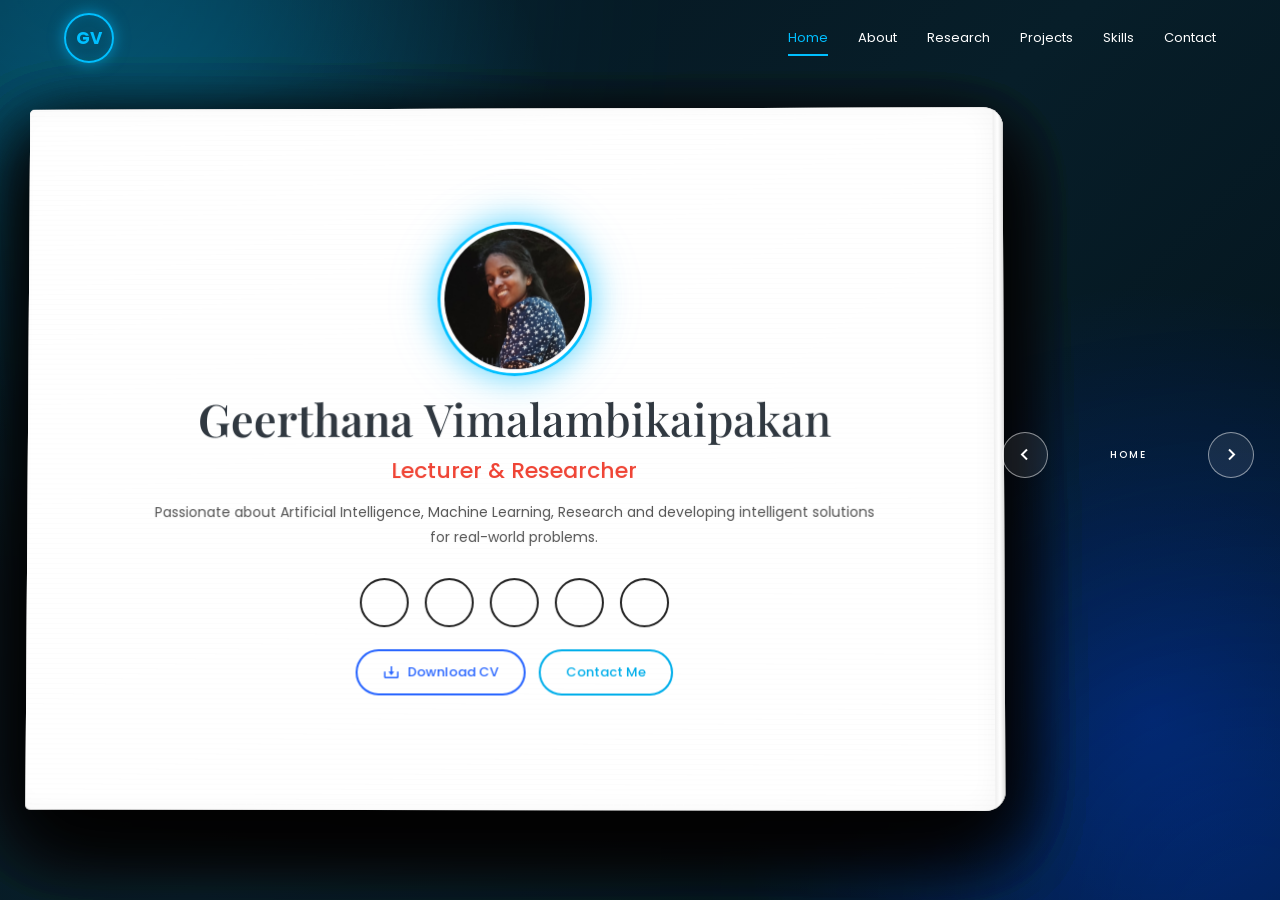
==== commit c5c18f68: "Update image source path in index.html" ====
--- a/index.html
+++ b/index.html
@@ -139,7 +139,7 @@
                     <div class="profile-image">
 
                         <img
-                            src="C:\Users\Computer Corner\Downloads\Geerthana\assets\img\dp.jpg"
+                            src="assets\img\dp.jpg"
                             alt="Geerthana Vimalambikaipakan">
 
                     </div>
@@ -2030,4 +2030,4 @@
 
 </body>
 
-</html>+</html>
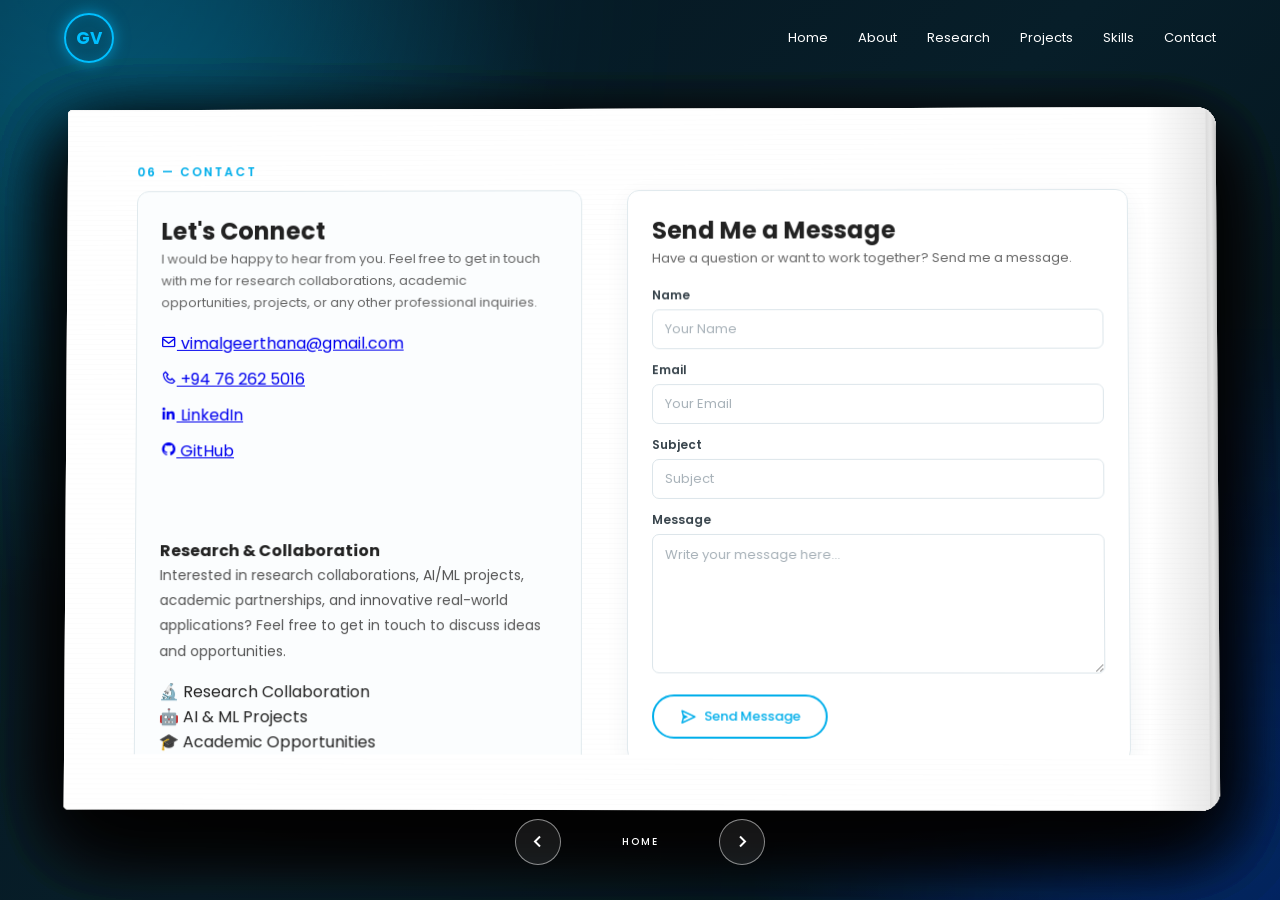
==== commit 041894ed: "Add files via upload" ====
--- a/index.html
+++ b/index.html
@@ -1,2033 +1,60 @@
 <!DOCTYPE html>
 <html lang="en">
-
 <head>
-    <meta charset="UTF-8">
-
-    <meta name="viewport"
-          content="width=device-width, initial-scale=1.0">
-
-    <meta name="description"
-          content="Geerthana Vimalambikaipakan - Lecturer, Researcher and AI/ML Professional">
-
-    <meta name="author"
-          content="Geerthana Vimalambikaipakan">
-
-    <title>
-        Geerthana Vimalambikaipakan | Portfolio
-    </title>
-
-
-    <!-- =========================
-         BOXICONS
-    ========================== -->
-
-    <link
-        href="https://unpkg.com/boxicons@2.1.4/css/boxicons.min.css"
-        rel="stylesheet">
-
-<!-- =========================
-     ACADEMIC / SOCIAL ICONS
-========================== -->
-
-<link rel="stylesheet"
-      href="assets/css/academicons.min.css">
-
-<link rel="stylesheet"
-      href="assets/css/academicons.css">
-
-<link rel="stylesheet"
-      href="assets/css/themify-icons.css">
-      
-    <!-- =========================
-         YOUR CSS
-    ========================== -->
-
-    <link rel="stylesheet"
-          href="stylesheet.css">
-
+<meta charset="UTF-8">
+<meta name="viewport" content="width=device-width, initial-scale=1.0">
+<meta name="description" content="Geerthana Vimalambikaipakan - Lecturer, Researcher and AI/ML Professional">
+<title>Geerthana Vimalambikaipakan | Portfolio</title>
+<link href="https://unpkg.com/boxicons@2.1.4/css/boxicons.min.css" rel="stylesheet">
+<link rel="stylesheet" href="assets/css/academicons.min.css">
+<link rel="stylesheet" href="assets/css/academicons.css">
+<link rel="stylesheet" href="assets/css/themify-icons.css">
+<link rel="stylesheet" href="stylesheet.css">
+<style>
+/* =========================================================
+   INDEX BOOK CONTROLLER
+   Each content page remains a separate HTML file and is
+   displayed inside one shared 3D book.
+   ========================================================= */
+.book-page {
+    position:absolute; inset:0; width:100%; height:100%;
+    transform-origin:left center; transform-style:preserve-3d;
+    backface-visibility:hidden; overflow:hidden;
+    transition:transform 1.1s cubic-bezier(.645,.045,.355,1);
+    background:#fff; border-radius:5px 20px 20px 5px;
+    box-shadow:0 30px 80px rgba(0,0,0,.58), inset -12px 0 25px rgba(0,0,0,.035);
+}
+.book-page.flipped { transform:rotateY(-180deg); }
+.book-page iframe { width:100%; height:100%; border:0; display:block; background:#fff; }
+.book-page::after { content:''; position:absolute; inset:0; pointer-events:none; z-index:2; background:linear-gradient(to right, transparent 94%, rgba(0,0,0,.10)); }
+</style>
 </head>
-
-
 <body>
-
-
-    <!-- =====================================================
-         BACKGROUND
-    ====================================================== -->
-
-    <div class="background">
-
-        <div class="glow glow-one"></div>
-
-        <div class="glow glow-two"></div>
-
-    </div>
-
-
-
-    <!-- =====================================================
-         HEADER / NAVIGATION
-    ====================================================== -->
-
-    <header class="header">
-
-
-        <!-- LOGO -->
-
-        <a href="#"
-           class="logo"
-           onclick="goToPage(0)">
-
-            GV
-
-        </a>
-
-
-
-        <!-- NAVIGATION -->
-
-        <nav class="navbar">
-
-            <!-- PAGE 1: HOME -->
-            <a href="#" data-page="0" class="active">Home</a>
-
-            <!-- PAGE 2: ABOUT -->
-            <a href="#" data-page="1">About</a>
-
-            <!-- PAGE 3: RESEARCH -->
-            <a href="#" data-page="2">Research</a>
-
-            <!-- PAGE 4: PROJECTS -->
-            <a href="#" data-page="3">Projects</a>
-
-            <!-- PAGE 5: SKILLS -->
-            <a href="#" data-page="4">Skills</a>
-
-            <!-- PAGE 6: CONTACT -->
-            <a href="#" data-page="5">Contact</a>
-
-        </nav>
-
-    </header>
-
-
-
-    <!-- =====================================================
-         3D BOOK
-    ====================================================== -->
-
-    <main class="book-area">
-
-
-        <div class="book"
-             id="book">
-
-
-            <!-- =================================================
-                 PAGE 1 — HOME
-            ================================================== -->
-
-            <section class="page home-page">
-
-
-                <div class="page-inner">
-
-
-                    <!-- PROFILE PHOTO -->
-
-                    <div class="profile-image">
-
-                        <img
-                            src="assets\img\dp.jpg"
-                            alt="Geerthana Vimalambikaipakan">
-
-                    </div>
-
-
-
-                    <!-- NAME -->
-
-                    <h1>
-
-                        Geerthana
-
-                        <span>
-                            Vimalambikaipakan
-                        </span>
-
-                    </h1>
-
-
-
-                    <!-- TITLE -->
-
-                    <h2>
-
-                        Lecturer &amp; Researcher
-
-                    </h2>
-
-
-
-                    <!-- INTRODUCTION -->
-
-                    <p class="home-description">
-
-                        Passionate about Artificial Intelligence,
-                        Machine Learning, Research and developing
-                        intelligent solutions for real-world problems.
-
-                    </p>
-
-
-
-                    <!-- SOCIAL MEDIA -->
-                     <div class="social-icons">
-
-    <!-- Google Scholar -->
-    <a
-        href="https://scholar.google.com/citations?user=1ha7ImIAAAAJ&hl=en"
-        target="_blank"
-        rel="noopener noreferrer"
-        aria-label="Google Scholar">
-
-        <span class="ai ai-google-scholar ai-lg"></span>
-
-    </a>
-
-
-    <!-- LinkedIn -->
-    <a
-        href="https://www.linkedin.com/in/geerthana-vimalambikaipakan"
-        target="_blank"
-        rel="noopener noreferrer"
-        aria-label="LinkedIn">
-
-        <span class="ti-linkedin"></span>
-
-    </a>
-
-
-    <!-- ResearchGate -->
-    <a
-        href="https://www.researchgate.net/profile/Geerthana-Vimalambikaipakan"
-        target="_blank"
-        rel="noopener noreferrer"
-        aria-label="ResearchGate">
-
-        <span class="ai ai-researchgate ai-lg"></span>
-
-    </a>
-
-
-    <!-- ORCID -->
-    <a
-        href="https://orcid.org/0009-0009-8566-8010"
-        target="_blank"
-        rel="noopener noreferrer"
-        aria-label="ORCID">
-
-        <span class="ai ai-orcid ai-lg"></span>
-
-    </a>
-
-
-    <!-- X / Twitter -->
-    <a
-        href="https://x.com/Geerthana_13"
-        target="_blank"
-        rel="noopener noreferrer"
-        aria-label="Twitter">
-
-        <span class="ti-twitter"></span>
-
-    </a>
-
+<div class="background"><div class="glow glow-one"></div><div class="glow glow-two"></div></div>
+<header class="header">
+<a href="#" class="logo" id="logo">GV</a>
+<nav class="navbar"><a href="home.html" data-page="0">Home</a>
+<a href="about.html" data-page="1">About</a>
+<a href="research.html" data-page="2">Research</a>
+<a href="projects.html" data-page="3">Projects</a>
+<a href="skills.html" data-page="4">Skills</a>
+<a href="contact.html" data-page="5">Contact</a></nav>
+</header>
+<main class="book-area">
+<div class="book" id="book">
+<section class="book-page page-0" data-page="0"><iframe src="home.html" title="Home" loading="eager"></iframe></section>
+<section class="book-page page-1" data-page="1"><iframe src="about.html" title="About" loading="eager"></iframe></section>
+<section class="book-page page-2" data-page="2"><iframe src="research.html" title="Research" loading="eager"></iframe></section>
+<section class="book-page page-3" data-page="3"><iframe src="projects.html" title="Projects" loading="eager"></iframe></section>
+<section class="book-page page-4" data-page="4"><iframe src="skills.html" title="Skills" loading="eager"></iframe></section>
+<section class="book-page page-5" data-page="5"><iframe src="contact.html" title="Contact" loading="eager"></iframe></section>
 </div>
-
-
-                    <!-- BUTTONS -->
-
-                    <div class="home-buttons">
-
-
-                        <!-- CV -->
-
-                        <a
-                            href="C:\Users\Computer Corner\Downloads\Geerthana\GEERTHANA VIMALAMBIKAIPAKAN- CV.pdf"
-                            class="btn"
-                            download>
-
-                            <i class="bx bx-download"></i>
-
-                            Download CV
-
-                        </a>
-
-
-
-                        <!-- CONTACT -->
-
-                        <button
-                            type="button"
-                            class="btn outline-btn"
-                            onclick="goToPage(5)">
-
-                            Contact Me
-
-                        </button>
-
-
-                    </div>
-
-
-                </div>
-
-            </section>
-
-
-
-            <!-- =================================================
-                 PAGE 2 — ABOUT
-            ================================================== -->
-
-            <section class="page">
-
-
-                <div class="page-inner">
-
-
-                    <span class="page-label">
-
-                        02 — ABOUT
-
-                    </span>
-
-
-
-                    <h2 class="page-title">
-
-                        About Me
-
-                    </h2>
-
-
-
-                    <div class="blue-line"></div>
-
-
-
-                    <p>
-
-                        Hello! I'm
-                        <strong>
-                            Geerthana Vimalambikaipakan,
-                        </strong>,
-an aspiring AI researcher and 
-  academic with a strong passion for developing intelligent systems 
-  that solve real-world problems. I am currently pursuing a Master of Science in 
-  Data Science and Artificial Intelligence at the 
-  <a href="https://cse.mrt.ac.lk/" target="_blank">
-    Department of Computer Science and Engineering
-  </a>, 
-    Faculty of Engineering,
-  <a href="https://uom.lk/" target="_blank">
-    University of Moratuwa
-  </a>.
-  I completed my Bachelor’s Honours in Mechatronics at the 
-  <a href="https://fas.uwu.ac.lk/department-of-science-technology/" target="_blank">
-    Department of Science and Technology
-  </a>, 
-    Faculty of Applied Sciences,
-  <a href="https://www.uwu.ac.lk/" target="_blank">
-    Uva Wellassa University of Sri Lanka
-  </a>.
-  I previously worked as an Assistant Lecturer in the 
-  <a href="https://vau.ac.lk/ict/" target="_blank">
-    Department of Information and Communication Technology
-  </a>, 
-    Faculty of Technological Studies,
-  <a href="https://vau.ac.lk/" target="_blank">
-    University of Vavuniya
-  </a>, Sri Lanka and worked as a Graduate Teaching Assistant at the 
-  <a href="https://fot.wyb.ac.lk/dmmt/" target="_blank">
-    Department of Mechanical and Manufacturing Technology
-  </a>, 
-    Faculty of Technology,
-      <a href="https://www.wyb.ac.lk/" target="_blank">
-    Wayamba University of Sri Lanka
-  </a>.
-  I completed my industrial training as a Trainee Mechatronics Engineer at 
-  <a href="https://www.milco.lk/" target="_blank">
-    Milco (Private) Limited
-  </a>, Digana.
-  My research interests include Data Science, Artificial Intelligence, 
-  and Mechatronics, with a focus on solving real-world problems. 
-  My goal is to continue developing as a researcher and contribute 
-  to innovative, reliable, and intelligent solutions that create meaningful real-world impact.
-
-
-
-
-                    <!-- ABOUT BOXES -->
-
-                    <div class="about-boxes">
-
-
-                        <div class="about-box">
-
-                            <i class="bx bx-brain"></i>
-
-                            <h3>
-                                AI &amp; ML
-                            </h3>
-
-                            <p>
-                                Intelligent systems and
-                                predictive modelling.
-                            </p>
-
-                        </div>
-
-
-
-                        <div class="about-box">
-
-                            <i class="bx bx-search-alt"></i>
-
-                            <h3>
-                                Research
-                            </h3>
-
-                            <p>
-                                Exploring innovative
-                                research directions.
-                            </p>
-
-                        </div>
-
-
-
-                        <div class="about-box">
-
-                            <i class="bx bx-chalkboard"></i>
-
-                            <h3>
-                                Teaching
-                            </h3>
-
-                            <p>
-                                Sharing knowledge and
-                                mentoring students.
-                            </p>
-
-                        </div>
-
-
-                    </div>
-
-
-                </div>
-
-            </section>
-
-<!-- =================================================
-     PAGE 3 — RESEARCH & PUBLICATIONS
-================================================== -->
-
-<section class="page">
-
-    <div class="page-inner">
-
-        <span class="page-label">
-            03 — RESEARCH
-        </span>
-
-        <h2 class="page-title">
-            Research &amp; Publications
-        </h2>
-
-        <div class="blue-line"></div>
-
-        <p>
-            My research focuses on applying Artificial
-            Intelligence and Machine Learning to
-            meaningful real-world problems.
-        </p>
-
-
-        <!-- =========================
-             FULL PAPERS
-        ========================== -->
-
-        <h3 class="research-section-title">
-            Full Papers (Publisher: IEEE)
-        </h3>
-
-
-        <!-- RESEARCH 1 -->
-
-        <div class="research-item">
-
-            <div class="research-icon">
-                <i class="bx bx-file"></i>
-            </div>
-
-            <div>
-
-                <h3>
-                    Assessing Learning Management System Usability
-                    and Student Experience in Sri Lanka Using a
-                    Refined System Usability Scale
-                </h3>
-
-                <p>
-                    <strong>G. Vimalambikaipakan</strong><br>
-
-                    2025 IEEE 19th International Conference on
-                    Industrial and Information Systems (ICIIS),
-                    Peradeniya, Sri Lanka, 2026, pp. 243–248.
-                </p>
-
-                <a href="https://doi.org/10.1109/ICIIS69028.2026.11450924"
-                   target="_blank"
-                   rel="noopener noreferrer">
-
-                    DOI: 10.1109/ICIIS69028.2026.11450924 →
-
-                </a>
-
-            </div>
-
-        </div>
-
-
-        <!-- RESEARCH 2 -->
-
-        <div class="research-item">
-
-            <div class="research-icon">
-                <i class="bx bx-image"></i>
-            </div>
-
-            <div>
-
-                <h3>
-                    TransUNet: Hybrid CNN-Transformer Model for
-                    Automated Breast Cancer Segmentation in
-                    Ultrasound Images
-                </h3>
-
-                <p>
-                    <strong>G. Vimalambikaipakan</strong><br>
-
-                    2025 International Conference on Advances in
-                    Technology and Computing (ICATC),
-                    Kelaniya, Sri Lanka, 2025, pp. 1–5.
-                </p>
-
-                <a href="https://doi.org/10.1109/ICATC68823.2025.11407591"
-                   target="_blank"
-                   rel="noopener noreferrer">
-
-                    DOI: 10.1109/ICATC68823.2025.11407591 →
-
-                </a>
-
-            </div>
-
-        </div>
-
-
-        <!-- RESEARCH 3 -->
-
-        <div class="research-item">
-
-            <div class="research-icon">
-                <i class="bx bx-car"></i>
-            </div>
-
-            <div>
-
-                <h3>
-                    Traffic Sign Recognition and Auditory Alert
-                    System for Sri Lankan Drivers Using Deep-Learning
-                </h3>
-
-                <p>
-                    <strong>
-                        G. Vimalambikaipakan, C. Amarasinghe,
-                        T. Rajapaksha, T. Thayananthan,
-                        and J. Mariyathas
-                    </strong><br>
-
-                    2024 International Research Conference on
-                    Smart Computing and Systems Engineering (SCSE),
-                    Colombo, Sri Lanka, 2024, pp. 1–5.
-                </p>
-
-                <a href="https://doi.org/10.1109/SCSE61872.2024.10550615"
-                   target="_blank"
-                   rel="noopener noreferrer">
-
-                    DOI: 10.1109/SCSE61872.2024.10550615 →
-
-                </a>
-
-            </div>
-
-        </div>
-
-
-        <!-- =========================
-             ABSTRACTS
-        ========================== -->
-
-        <h3 class="research-section-title">
-            Abstracts
-        </h3>
-
-
-        <!-- RESEARCH 4 -->
-
-        <div class="research-item">
-
-            <div class="research-icon">
-                <i class="bx bx-brain"></i>
-            </div>
-
-            <div>
-
-                <h3>
-                    Uncertainty-Aware and Interpretable Vision
-                    Transformer Framework for Multi-Class Breast
-                    Cancer Classification
-                </h3>
-
-                <p>
-                    <strong>
-                        V. Geerthana, A. Bathmangani
-                    </strong><br>
-
-                    9th International Research Conference of
-                    Uva Wellassa University (IRCUWU 2025),
-                    Badulla, Sri Lanka, February 2026.<br>
-
-                    Paper ID: IRCUWU2026-591
-                </p>
-
-                <a href="https://www.researchgate.net/publication/400995004_Uncertainty-aware_and_interpretable_vision_transformer_framework_for_multi-class_breast_cancer_classification"
-                   target="_blank"
-                   rel="noopener noreferrer">
-
-                    ResearchGate →
-
-                </a>
-
-            </div>
-
-        </div>
-
-
-        <!-- RESEARCH 5 -->
-
-        <div class="research-item">
-
-            <div class="research-icon">
-                <i class="bx bx-image"></i>
-            </div>
-
-            <div>
-
-                <h3>
-                    TransUNet-Based Hybrid CNN-Transformer Approach
-                    for Accurate Breast Cancer Ultrasound Segmentation
-                </h3>
-
-                <p>
-                    <strong>
-                        V. Geerthana
-                    </strong><br>
-
-                    5th International Conference on Innovation and
-                    Emerging Technologies (ICIET 2025),
-                    University of Sri Jayewardenepura,
-                    Sri Lanka, November 2025.<br>
-
-                    Paper ID: 0215
-                </p>
-
-                <a href="https://www.researchgate.net/publication/399576068_TransUNet-based_Hybrid_CNN-transformer_Approach_for_Accurate_Breast_Cancer_Ultrasound_Segmentation"
-                   target="_blank"
-                   rel="noopener noreferrer">
-
-                    ResearchGate →
-
-                </a>
-
-            </div>
-
-        </div>
-
-
-        <!-- RESEARCH 6 -->
-
-        <div class="research-item">
-
-            <div class="research-icon">
-                <i class="bx bx-health"></i>
-            </div>
-
-            <div>
-
-                <h3>
-                    Deep Learning-Based Human Nail Disease
-                    Recognition System
-                </h3>
-
-                <p>
-                    <strong>
-                        V. Geerthana, M. Janotheepan,
-                        and M.M.R. Ahamed
-                    </strong><br>
-
-                    4th International Conference on Innovation and
-                    Emerging Technologies (ICIET 2024),
-                    University of Sri Jayewardenepura,
-                    Sri Lanka, November 2024.<br>
-
-                    Paper ID: 079
-                </p>
-
-                <a href="https://www.researchgate.net/publication/386086820_Deep_Learning_Based_Human_Nail_Disease_Recognition_System"
-                   target="_blank"
-                   rel="noopener noreferrer">
-
-                    ResearchGate →
-
-                </a>
-
-            </div>
-
-        </div>
-
-
-        <!-- RESEARCH 7 -->
-
-        <div class="research-item">
-
-            <div class="research-icon">
-                <i class="bx bx-message-square-dots"></i>
-            </div>
-
-            <div>
-
-                <h3>
-                    Deep Learning Based Sentiment Analysis of Public
-                    Opinion Mining on Sri Lankan Government by
-                    Extracting Facebook Comments
-                </h3>
-
-                <p>
-                    <strong>
-                        M.M.R. Ahamed, C. Amarasinghe,
-                        and V. Geerthana
-                    </strong><br>
-
-                    4th International Conference on Innovation and
-                    Emerging Technologies (ICIET 2024),
-                    University of Sri Jayewardenepura,
-                    Sri Lanka, November 2024.<br>
-
-                    Paper ID: 051
-                </p>
-
-                <a href="https://www.researchgate.net/publication/386086183_Deep_Learning_Based_Sentiment_Analysis_of_Public_Opinion_Mining_on_Sri_Lankan_Government_by_Extracting_Facebook_Comments"
-                   target="_blank"
-                   rel="noopener noreferrer">
-
-                    ResearchGate →
-
-                </a>
-
-            </div>
-
-        </div>
-
-
-        <!-- RESEARCH 8 -->
-
-        <div class="research-item">
-
-            <div class="research-icon">
-                <i class="bx bx-car"></i>
-            </div>
-
-            <div>
-
-                <h3>
-                    Deep Learning-Based Traffic Sign Recognition
-                    and Auditory Alert System for Sri Lankan Drivers
-                </h3>
-
-                <p>
-                    <strong>
-                        V. Geerthana, T. Thevathayarajh,
-                        A.R.P.C.C.J. Amarasinghe, M. Janotheepan,
-                        and R.M.T. Lakmali
-                    </strong><br>
-
-                    7th International Research Conference of
-                    Uva Wellassa University (IRCUWU 2023),
-                    Badulla, Sri Lanka, August 2023.<br>
-
-                    Paper ID: IRCUWU2023-240
-                </p>
-
-                <a href="https://www.researchgate.net/publication/377034363_Deep_learning-based_traffic_sign_recognition_and_auditory_alert_system_for_Sri_Lankan_drivers"
-                   target="_blank"
-                   rel="noopener noreferrer">
-
-                    ResearchGate →
-
-                </a>
-
-            </div>
-
-        </div>
-
-    </div>
-
-</section>
-
- <!-- =========================================================
-     PAGE 4 — PROJECTS
-========================================================= -->
-
-<section class="page">
-
-    <div class="page-inner project-page">
-
-        <span class="page-label">04 — PROJECTS</span>
-
-        <h2 class="page-title">Projects</h2>
-
-        <div class="blue-line"></div>
-
-        <p class="project-intro">
-            ----------
-        </p>
-
-
-        <!-- =====================================================
-             PROJECT 1
-        ====================================================== -->
-
-        <div class="project-row">
-
-            <!-- LEFT IMAGE -->
-            <div class="project-image">
-                <img src="C:\Users\Computer Corner\Downloads\Geerthana\assets\img\hjjj.jpg"
-                     alt="3-D Design of Ice Cream Cup and Cone Filler Machine">
-            </div>
-
-            <!-- RIGHT CONTENT -->
-            <div class="project-info">
-
-                <h3>
-                    3-D Design of Ice Cream Cup and Cone Filler Machine
-                </h3>
-
-                <div class="project-meta">
-                    Geerthana Vimalambikaipakan | May 2023 – Sep 2023
-                </div>
-
-                <p>
-                    This project involved creating 3D and 2D drawings of an
-                    ice cream cup and cone filler machine using SolidWorks.
-                    The design included the cup's cylindrical shape, the cone
-                    filler, handles, and textures. Additionally, the project
-                    required measuring the machine to ensure accurate sizing
-                    for reinstallation.
-                </p>
-
-                <p class="skills">
-                    <strong>Skills:</strong> SolidWorks, 3D Design
-                </p>
-
-            </div>
-
-        </div>
-
-
-        <!-- =====================================================
-             PROJECT 2
-        ====================================================== -->
-
-        <div class="project-row">
-
-            <div class="project-image">
-                <img src="assets/img/cow-feeder.jpg"
-                     alt="Cow Feeder Supporter">
-            </div>
-
-            <div class="project-info">
-
-                <h3>Cow Feeder Supporter</h3>
-
-                <div class="project-meta">
-                    Geerthana Vimalambikaipakan | May 2023 – Sep 2023
-                </div>
-
-                <p>
-                    This project involved the development and manufacturing
-                    of a cattle feed stand for efficient cow feeding. Metal
-                    bars were used to construct a durable structure through
-                    cutting, welding, grinding, and painting processes. The
-                    completed feeding system was designed to securely hold
-                    and dispense feed while reducing wastage and maintaining
-                    an organized and hygienic feeding environment.
-                </p>
-
-                <p class="skills">
-                    <strong>Skills:</strong> Mechanical Fabrication,
-                    Welding, Manufacturing
-                </p>
-
-            </div>
-
-        </div>
-
-
-        <!-- =====================================================
-             PROJECT 3
-        ====================================================== -->
-
-        <div class="project-row">
-
-            <div class="project-image">
-                <img src="assets/img/yogurt-detection.jpg"
-                     alt="Jet Ink Text Printed and Non-Printed Yogurt Lids Detection System">
-            </div>
-
-            <div class="project-info">
-
-                <h3>
-                    Jet Ink Text Printed &amp; Non-Printed Yogurt Lids
-                    Detection System
-                </h3>
-
-                <div class="project-meta">
-                    Geerthana Vimalambikaipakan | May 2023 – Sep 2023
-                </div>
-
-                <p>
-                    This project involved developing a system to detect
-                    inkjet-printed and non-printed yogurt lids. An RGB sensor
-                    and Arduino were used to detect printed information on
-                    yogurt lids, including the expiry date, manufacturing
-                    date, price, and batch number.
-                </p>
-
-                <p class="skills">
-                    <strong>Skills:</strong> Arduino, C++, RGB Sensor
-                </p>
-
-            </div>
-
-        </div>
-
-
-        <!-- =====================================================
-             PROJECT 4
-        ====================================================== -->
-
-        <div class="project-row">
-
-            <div class="project-image">
-                <img src="assets/img/fodder-pcb.jpg"
-                     alt="PCB Design of Fodder Maker Control Circuit">
-            </div>
-
-            <div class="project-info">
-
-                <h3>
-                    PCB Design of Fodder Maker Control Circuit
-                </h3>
-
-                <div class="project-meta">
-                    Geerthana Vimalambikaipakan | May 2023 – Sep 2023
-                </div>
-
-                <p>
-                    This project focused on designing a control circuit for
-                    a fodder-making system. The original circuit was
-                    implemented using a dot board and was redesigned as a
-                    PCB using KiCad. The control system was designed to
-                    manage lighting, water, humidity, and CO₂ levels.
-                </p>
-
-                <p class="skills">
-                    <strong>Skills:</strong> PCB Design, KiCad
-                </p>
-
-            </div>
-
-        </div>
-
-
-        <!-- =====================================================
-             PROJECT 5
-        ====================================================== -->
-
-        <div class="project-row">
-
-            <div class="project-image">
-                <img src="assets/img/sugar-separator.jpg"
-                     alt="Sugar Particle Separator">
-            </div>
-
-            <div class="project-info">
-
-                <h3>Sugar Particle Separator</h3>
-
-                <div class="project-meta">
-                    Geerthana Vimalambikaipakan | May 2023 – Sep 2023
-                </div>
-
-                <p>
-                    A sugar particle separation system was developed to
-                    separate sugar according to particle size. The mechanical
-                    structure was designed using SolidWorks, while vibrating
-                    sensors positioned at the edges of the separator disk
-                    were used to detect and classify particles.
-                </p>
-
-                <p class="skills">
-                    <strong>Skills:</strong> SolidWorks, Arduino
-                </p>
-
-            </div>
-
-        </div>
-
-
-        <!-- =====================================================
-             PROJECT 6
-        ====================================================== -->
-
-        <div class="project-row">
-
-            <div class="project-image">
-                <img src="assets/img/traffic-sign.gif"
-                     alt="Deep Learning Based Traffic Sign Recognition">
-            </div>
-
-            <div class="project-info">
-
-                <h3>
-                    Deep Learning-Based Traffic Sign Recognition and
-                    Auditory Alert System for Sri Lankan Drivers
-                </h3>
-
-                <div class="project-meta">
-                    Geerthana Vimalambikaipakan | Oct 2022 – May 2023
-                </div>
-
-                <p>
-                    A deep learning-based traffic sign recognition system
-                    was developed for Sri Lankan drivers. Traffic sign images
-                    were labelled and preprocessed using Roboflow. YOLOv5
-                    was used to recognize 15 traffic sign classes, while
-                    PyDub was used to generate real-time voice alerts.
-                </p>
-
-                <p class="project-result">
-                    <strong>F1 Score:</strong> 90.09%
-                    &nbsp; | &nbsp;
-                    <strong>mAP:</strong> 87.55%
-                </p>
-
-                <p class="skills">
-                    <strong>Skills:</strong> Python, YOLOv5, CNN,
-                    Roboflow, PyDub, Deep Learning
-                </p>
-
-                <div class="project-links">
-
-                    <a href="https://doi.org/10.1109/SCSE61872.2024.10550615"
-                       target="_blank"
-                       rel="noopener noreferrer">
-
-                        <i class="bx bx-file"></i>
-                        IEEE Paper
-
-                    </a>
-
-                </div>
-
-            </div>
-
-        </div>
-
-
-        <!-- =====================================================
-             PROJECT 7
-        ====================================================== -->
-
-        <div class="project-row">
-
-            <div class="project-image">
-                <img src="assets/img/rfid-door-lock.jpg"
-                     alt="RFID-Based Smart Door Lock System">
-            </div>
-
-            <div class="project-info">
-
-                <h3>
-                    RFID-Based Smart Door Lock System Using Arduino
-                </h3>
-
-                <div class="project-meta">
-                    Geerthana Vimalambikaipakan | May 2022 – Sep 2022
-                </div>
-
-                <p>
-                    An RFID-based smart door lock system was developed using
-                    an RFID module, Arduino UNO, servo motor, and LCD display.
-                    The system provides access only when an authorized RFID
-                    card is detected, providing an electronic access-control
-                    mechanism.
-                </p>
-
-                <p class="skills">
-                    <strong>Skills:</strong> Arduino, C, RFID,
-                    Servo Motor, LCD
-                </p>
-
-            </div>
-
-        </div>
-
-
-        <!-- =====================================================
-             PROJECT 8
-        ====================================================== -->
-
-        <div class="project-row">
-
-            <div class="project-image">
-                <img src="assets/img/fire-fighting-robot.jpg"
-                     alt="Arduino-Based Fire Fighting Robot">
-            </div>
-
-            <div class="project-info">
-
-                <h3>
-                    Arduino-Based Fire Fighting Robot
-                </h3>
-
-                <div class="project-meta">
-                    Geerthana Vimalambikaipakan | Sep 2021 – Apr 2022
-                </div>
-
-                <p>
-                    A fire-fighting robot was developed using a flame sensor,
-                    DC motors, water pump, servo-controlled nozzle, and
-                    Arduino. The robot detects fire and controls its movement
-                    and water-dispensing mechanism to extinguish the detected
-                    flame.
-                </p>
-
-                <p class="skills">
-                    <strong>Skills:</strong> Arduino, C, Robotics,
-                    Embedded Systems
-                </p>
-
-            </div>
-
-        </div>
-
-
-        <!-- =====================================================
-             PROJECT 9
-        ====================================================== -->
-
-        <div class="project-row">
-
-            <div class="project-image">
-                <img src="assets/img/atm.jpg"
-                     alt="ATM System Using C++">
-            </div>
-
-            <div class="project-info">
-
-                <h3>
-                    ATM System Using C++
-                </h3>
-
-                <div class="project-meta">
-                    Geerthana Vimalambikaipakan
-                </div>
-
-                <p>
-                    A menu-driven ATM system was developed using C++.
-                    The application provides account management features
-                    including account details, deposits, withdrawals,
-                    balance checking, and account information. The project
-                    demonstrates object-oriented programming and basic
-                    banking transactions.
-                </p>
-
-                <p class="skills">
-                    <strong>Skills:</strong> C++
-                </p>
-
-                <div class="project-links">
-
-                    <a href="https://github.com/GeerthanaVimal/Simple-ATM-system"
-                       target="_blank"
-                       rel="noopener noreferrer">
-
-                        <i class="bx bxl-github"></i>
-                        GitHub
-
-                    </a>
-
-                </div>
-
-            </div>
-
-        </div>
-
-
-        <!-- =====================================================
-             PROJECT 10
-        ====================================================== -->
-
-        <div class="project-row">
-
-            <div class="project-image">
-                <img src="assets/img/knight-rider.jpg"
-                     alt="Arduino Knight Rider Project">
-            </div>
-
-            <div class="project-info">
-
-                <h3>
-                    Arduino Knight Rider Project
-                </h3>
-
-                <p>
-                    An Arduino-based scanning LED effect was developed,
-                    inspired by the Knight Rider lighting pattern. LEDs
-                    move back and forth to create a continuous scanning
-                    effect while demonstrating Arduino programming and
-                    basic electronic concepts.
-                </p>
-
-                <p class="skills">
-                    <strong>Skills:</strong> Arduino, Arduino IDE
-                </p>
-
-            </div>
-
-        </div>
-
-
-        <!-- =====================================================
-             PROJECT 11
-        ====================================================== -->
-
-        <div class="project-row">
-
-            <div class="project-image">
-                <img src="assets/img/diabetes-app.jpg"
-                     alt="Diabetes Detection Data Science App with Streamlit">
-            </div>
-
-            <div class="project-info">
-
-                <h3>
-                    Diabetes Detection Data Science App with Streamlit
-                </h3>
-
-                <div class="project-meta">
-                    Geerthana Vimalambikaipakan
-                </div>
-
-                <p>
-                    A machine learning-based diabetes detection application
-                    was developed using Streamlit. Users provide relevant
-                    input values through an interactive interface, and a
-                    pretrained machine learning model is used to predict
-                    diabetes risk.
-                </p>
-
-                <p class="skills">
-                    <strong>Skills:</strong> Streamlit, Python,
-                    Data Science, Machine Learning
-                </p>
-
-                <div class="project-links">
-
-                    <a href="https://github.com/GeerthanaVimal/Diabetes-Detection-Data-Science-App-with-Streamlit-Library"
-                       target="_blank"
-                       rel="noopener noreferrer">
-
-                        <i class="bx bxl-github"></i>
-                        GitHub
-
-                    </a>
-
-                </div>
-
-            </div>
-
-        </div>
-
-
-        <!-- =====================================================
-             PROJECT 12
-        ====================================================== -->
-
-        <div class="project-row">
-
-            <div class="project-image">
-                <img src="assets/img/digital-thermometer.jpg"
-                     alt="Digital Thermometer using LM35 and PIC Microcontroller">
-            </div>
-
-            <div class="project-info">
-
-                <h3>
-                    Digital Thermometer using LM35 and PIC Microcontroller
-                </h3>
-
-                <p>
-                    A digital thermometer was developed using an LM35
-                    temperature sensor and PIC microcontroller. Temperature
-                    values were displayed using a 7-segment display, and
-                    the complete circuit was simulated using Proteus.
-                </p>
-
-                <p class="skills">
-                    <strong>Skills:</strong> Embedded Systems, C++,
-                    PIC Microcontroller, Proteus
-                </p>
-
-                <div class="project-links">
-
-                    <a href="https://www.youtube.com/watch?v=JYFW_nTXIjI"
-                       target="_blank"
-                       rel="noopener noreferrer">
-
-                        <i class="bx bxl-youtube"></i>
-                        Project Video
-
-                    </a>
-
-                </div>
-
-            </div>
-
-        </div>
-
-
-        <!-- =====================================================
-             PROJECT 13
-        ====================================================== -->
-
-        <div class="project-row">
-
-            <div class="project-image">
-                <img src="assets/img/bench-vise.jpg"
-                     alt="Mechanical Bench Vise Engineering Design">
-            </div>
-
-            <div class="project-info">
-
-                <h3>
-                    Mechanical Bench Vise - Engineering Design
-                </h3>
-
-                <p>
-                    An engineering design project focused on developing a
-                    rigid, flexible, strong, cost-effective, and durable
-                    mechanical bench vise. The design was developed using
-                    SolidWorks, with CNC rapid prototyping considered as a
-                    manufacturing approach.
-                </p>
-
-                <p class="skills">
-                    <strong>Skills:</strong> SolidWorks, 3D Design, CAD
-                </p>
-
-            </div>
-
-        </div>
-
-
-        <!-- =====================================================
-             PROJECT 14
-        ====================================================== -->
-
-        <div class="project-row">
-
-            <div class="project-image">
-                <img src="assets/img/face-mask.jpg"
-                     alt="Real-Time Face Mask Detection using YOLOv5">
-            </div>
-
-            <div class="project-info">
-
-                <h3>
-                    Real-Time Face Mask Detection using YOLOv5
-                </h3>
-
-                <p>
-                    A real-time object detection system was developed using
-                    YOLOv5 to identify whether individuals are wearing face
-                    masks. The system processes images and video streams
-                    and applies deep learning and computer vision techniques
-                    for real-time monitoring.
-                </p>
-
-                <p class="skills">
-                    <strong>Skills:</strong> YOLOv5, CNN, Deep Learning,
-                    Computer Vision
-                </p>
-
-                <div class="project-links">
-
-                    <a href="https://github.com/GeerthanaVimal/Real-Time-Face-Mask-Detection-using-YOLOv5"
-                       target="_blank"
-                       rel="noopener noreferrer">
-
-                        <i class="bx bxl-github"></i>
-                        GitHub
-
-                    </a>
-
-                    <a href="https://www.youtube.com/watch?v=1NJmF8Cy2pc"
-                       target="_blank"
-                       rel="noopener noreferrer">
-
-                        <i class="bx bxl-youtube"></i>
-                        Project Video
-
-                    </a>
-
-                </div>
-
-            </div>
-
-        </div>
-
-    </div>
-
-</section>
-            <!-- =================================================
-                 PAGE 5 — SKILLS
-            ================================================== -->
-
-   <!-- =========================================================
-     PAGE 5 — SKILLS
-========================================================= -->
-
-<section class="page">
-
-    <div class="page-inner skills-page">
-
-        <div class="skills-layout">
-
-            <!-- =================================================
-                 LEFT SIDE
-            ================================================== -->
-
-            <div class="skills-intro">
-
-                <span class="page-label">
-                    05 — SKILLS
-                </span>
-
-                <h2 class="page-title">
-                    Technical Skills
-                </h2>
-
-                <div class="blue-line"></div>
-
-                <p>
-                    Software, programming languages, frameworks, and
-                    technologies I use regularly across research,
-                    artificial intelligence, data science, engineering,
-                    and software development.
-                </p>
-
-            </div>
-
-
-            <!-- =================================================
-                 RIGHT SIDE — TECHNOLOGIES
-            ================================================== -->
-
-            <div class="skills-technologies">
-
-
-                <!-- PYTHON -->
-                <div class="technology-card">
-
-                    <i class="bx bxl-python"></i>
-
-                    <span>Python</span>
-
-                </div>
-
-
-                <!-- C++ -->
-                <div class="technology-card">
-
-                    <i class="bx bx-code-alt"></i>
-
-                    <span>C++</span>
-
-                </div>
-
-
-                <!-- C -->
-                <div class="technology-card">
-
-                    <i class="bx bx-code"></i>
-
-                    <span>C</span>
-
-                </div>
-
-
-                <!-- MATLAB -->
-                <div class="technology-card">
-
-                    <i class="bx bx-math"></i>
-
-                    <span>MATLAB</span>
-
-                </div>
-
-
-                <!-- ARDUINO -->
-                <div class="technology-card">
-
-                    <i class="bx bx-chip"></i>
-
-                    <span>Arduino</span>
-
-                </div>
-
-
-                <!-- SOLIDWORKS -->
-                <div class="technology-card">
-
-                    <i class="bx bx-cube"></i>
-
-                    <span>SolidWorks</span>
-
-                </div>
-
-
-                <!-- MACHINE LEARNING -->
-                <div class="technology-card">
-
-                    <i class="bx bx-brain"></i>
-
-                    <span>Machine Learning</span>
-
-                </div>
-
-
-                <!-- DEEP LEARNING -->
-                <div class="technology-card">
-
-                    <i class="bx bx-network-chart"></i>
-
-                    <span>Deep Learning</span>
-
-                </div>
-
-
-                <!-- GENERATIVE AI -->
-                <div class="technology-card">
-
-                    <i class="bx bx-bot"></i>
-
-                    <span>Generative AI</span>
-
-                </div>
-
-
-                <!-- TENSORFLOW -->
-                <div class="technology-card">
-
-                    <i class="bx bx-analyse"></i>
-
-                    <span>TensorFlow</span>
-
-                </div>
-
-
-                <!-- PYTORCH -->
-                <div class="technology-card">
-
-                    <i class="bx bx-layer"></i>
-
-                    <span>PyTorch</span>
-
-                </div>
-
-
-                <!-- HUGGING FACE -->
-                <div class="technology-card">
-
-                    <i class="bx bx-face"></i>
-
-                    <span>Hugging Face</span>
-
-                </div>
-
-
-                <!-- LANGCHAIN -->
-                <div class="technology-card">
-
-                    <i class="bx bx-link-alt"></i>
-
-                    <span>LangChain</span>
-
-                </div>
-
-
-                <!-- FASTAPI -->
-                <div class="technology-card">
-
-                    <i class="bx bx-server"></i>
-
-                    <span>FastAPI</span>
-
-                </div>
-
-
-                <!-- AWS -->
-                <div class="technology-card">
-
-                    <i class="bx bxl-aws"></i>
-
-                    <span>AWS</span>
-
-                </div>
-
-
-                <!-- SQL -->
-                <div class="technology-card">
-
-                    <i class="bx bx-data"></i>
-
-                    <span>SQL</span>
-
-                </div>
-
-
-                <!-- GIT -->
-                <div class="technology-card">
-
-                    <i class="bx bxl-git"></i>
-
-                    <span>Git</span>
-
-                </div>
-
-
-                <!-- COMPUTER VISION -->
-                <div class="technology-card">
-
-                    <i class="bx bx-camera"></i>
-
-                    <span>Computer Vision</span>
-
-                </div>
-
-
-                <!-- YOLO -->
-                <div class="technology-card">
-
-                    <i class="bx bx-target-lock"></i>
-
-                    <span>YOLOv5</span>
-
-                </div>
-
-
-                <!-- PCB DESIGN -->
-                <div class="technology-card">
-
-                    <i class="bx bx-circuit"></i>
-
-                    <span>PCB Design</span>
-
-                </div>
-
-
-                <!-- CAD -->
-                <div class="technology-card">
-
-                    <i class="bx bx-shape-square"></i>
-
-                    <span>CAD / 3D Design</span>
-
-                </div>
-
-
-                <!-- ROBOTICS -->
-                <div class="technology-card">
-
-                    <i class="bx bx-bot"></i>
-
-                    <span>Robotics</span>
-
-                </div>
-
-
-                <!-- EMBEDDED SYSTEMS -->
-                <div class="technology-card">
-
-                    <i class="bx bx-microchip"></i>
-
-                    <span>Embedded Systems</span>
-
-                </div>
-
-            </div>
-
-        </div>
-
-    </div>
-
-</section>
-
-
-
-            <!-- =================================================
-                 PAGE 6 — CONTACT
-            ================================================== -->
-
-            <section class="page contact-page">
-
-
-                <div class="page-inner contact-inner">
-
-
-                    <span class="page-label">
-
-                        06 — CONTACT
-
-                    </span>
- 
-            <!-- =====================================================
-                 CONTACT CONTENT LAYOUT
-                 Message form is displayed on the LEFT.
-                 Contact details are displayed on the RIGHT.
-            ====================================================== -->
-
-            <div class="contact-layout">
-
-            <!-- =========================
-                 RIGHT: CONTACT INFORMATION
-                 ========================= -->
-            <div class="contact-info">
-
-                <h2>Let's Connect</h2>
-
-                <p class="contact-intro">
-                    I would be happy to hear from you. Feel free to
-                    get in touch with me for research collaborations,
-                    academic opportunities, projects, or any other
-                    professional inquiries.
-                </p>
-
-                <div class="contact-details">
-
-                    <!-- EMAIL -->
-                    <a href="mailto:your@email.com">
-                        <i class="bx bx-envelope"></i>
-                        
-                            <span>vimalgeerthana@gmail.com</span>
-                    
-                    </a>
-
-                    <!-- PHONE -->
-                    <a href="tel:+947XXXXXXXX">
-                        <i class="bx bx-phone"></i>
-                      
-                            <span>+94 76 262 5016</span>
-                    </a>
-
-                    <!-- LINKEDIN -->
-                    <a
-                        href="https://www.linkedin.com/in/geerthana-vimalambikaipakan"
-                        target="_blank"
-                        rel="noopener noreferrer">
-
-                        <i class="bx bxl-linkedin"></i>
-
-                            <span>LinkedIn </span>
-
-                    </a>
-
-                    <!-- GITHUB -->
-                    <a
-                        href="https://github.com/GeerthanaVimal"
-                        target="_blank"
-                        rel="noopener noreferrer">
-
-                        <i class="bx bxl-github"></i>
-
-                            <span>GitHub </span>
-
-                    </a>
-
-                </div>
-            <br>
-            <br>
-            <br>
-            <!-- =====================================================
-     RESEARCH & COLLABORATION
-     ===================================================== -->
-
-<div class="research-collaboration">
-
-    <h4>Research &amp; Collaboration</h4>
-
-    <p>
-        Interested in research collaborations, AI/ML projects,
-        academic partnerships, and innovative real-world applications?
-        Feel free to get in touch to discuss ideas and opportunities.
-    </p>
-
-    <div class="collaboration-items">
-
-        <div class="collaboration-item">
-            <span class="collaboration-icon">🔬</span>
-            <span>Research Collaboration</span>
-        </div>
-
-        <div class="collaboration-item">
-            <span class="collaboration-icon">🤖</span>
-            <span>AI &amp; ML Projects</span>
-        </div>
-
-        <div class="collaboration-item">
-            <span class="collaboration-icon">🎓</span>
-            <span>Academic Opportunities</span>
-        </div>
-
-    </div>
-
+<div class="book-controls">
+<button type="button" id="prevBtn" aria-label="Previous page"><i class="bx bx-chevron-left"></i></button>
+<span id="pageCounter">HOME</span>
+<button type="button" id="nextBtn" aria-label="Next page"><i class="bx bx-chevron-right"></i></button>
 </div>
-
-            </div>
-
-
-        
-
-
-            <!-- =========================
-                 RIGHT: MESSAGE FORM
-                 ========================= -->
-            <div class="contact-form">
-
-                <h2>Send Me a Message</h2>
-
-                <p class="form-intro">
-                    Have a question or want to work together?
-                    Send me a message.
-                </p>
-
-                <form
-                    action="https://formsubmit.co/vimalgeerthana@email.com"
-                    method="POST">
-
-                    <input
-                        type="hidden"
-                        name="_subject"
-                        value="New Message from Geerthana's Portfolio">
-
-                    <input
-                        type="hidden"
-                        name="_captcha"
-                        value="false">
-
-                    <div class="form-group">
-
-                        <label for="name">
-                            Name
-                        </label>
-
-                        <input
-                            type="text"
-                            id="name"
-                            name="name"
-                            placeholder="Your Name"
-                            required>
-
-                    </div>
-
-
-                    <div class="form-group">
-
-                        <label for="email">
-                            Email
-                        </label>
-
-                        <input
-                            type="email"
-                            id="email"
-                            name="email"
-                            placeholder="Your Email"
-                            required>
-
-                    </div>
-
-
-                    <div class="form-group">
-
-                        <label for="subject">
-                            Subject
-                        </label>
-
-                        <input
-                            type="text"
-                            id="subject"
-                            name="subject"
-                            placeholder="Subject"
-                            required>
-
-                    </div>
-
-
-                    <div class="form-group">
-
-                        <label for="message">
-                            Message
-                        </label>
-
-                        <textarea
-                            id="message"
-                            name="message"
-                            rows="6"
-                            placeholder="Write your message here..."
-                            required></textarea>
-
-                    </div>
-
-
-                    <button
-                        type="submit"
-                        class="btn send-message-btn">
-
-                        <i class="bx bx-send"></i>
-
-                        Send Message
-
-                    </button>
-
-                </form>
-
-            </div>
-
-            </div> <!-- /.contact-layout -->
-
-
-        <!-- BACK HOME -->
-        <div class="contact-back">
-
-            <button
-                type="button"
-                class="btn"
-                onclick="goToPage(0)">
-
-                <i class="bx bx-home"></i>
-
-                Back to Home
-
-            </button>
-
-        </div>
-
-    </div>
-
-</section>
-
-
-        </div> <!-- /.book -->
-
-        <!-- =====================================================
-             BOOK CONTROLS
-             Previous | Page Name | Next
-             These controls are displayed below the book.
-        ====================================================== -->
-
-    <div class="book-controls">
-
-
-        <!-- PREVIOUS -->
-
-        <button
-            type="button"
-            onclick="previousPage()"
-            aria-label="Previous page">
-
-            <i class="bx bx-chevron-left"></i>
-
-        </button>
-
-
-
-        <!-- PAGE NAME -->
-
-        <span id="pageCounter">
-
-            HOME
-
-        </span>
-
-
-
-        <!-- NEXT -->
-
-        <button
-            type="button"
-            onclick="nextPage()"
-            aria-label="Next page">
-
-            <i class="bx bx-chevron-right"></i>
-
-        </button>
-
-
-    </div>
-
-    
-
-        </main>
-
-
-    <!-- =====================================================
-         JAVASCRIPT
-    ====================================================== -->
-
-    <script src="main.js"></script>
-
-
-
-
+</main>
+<script src="main-original.js"></script>
 </body>
-
 </html>
--- a/stylesheet.css
+++ b/stylesheet.css
@@ -1,1362 +1,1400 @@
-/* =========================================================
-   GEERTHANA VIMALAMBIKAI PAKAN
-   3D BOOK PORTFOLIO - UNIFIED STYLESHEET
-   ========================================================= */
-
-@import url('https://fonts.googleapis.com/css2?family=Playfair+Display:wght@500;600;700&family=Poppins:wght@300;400;500;600;700&display=swap');
-
-/* =========================================================
-   RESET
-   ========================================================= */
-
-* {
-    margin: 0;
-    padding: 0;
-    box-sizing: border-box;
-}
-
-html {
-    scroll-behavior: smooth;
-}
-
-body {
-    min-height: 100vh;
-    width: 100%;
-    font-family: 'Poppins', sans-serif;
-    background: #061722;
-    color: #222;
-    overflow: hidden;
-}
-
-button,
-input,
-textarea {
-    font: inherit;
-}
-
-/* =========================================================
-   BACKGROUND
-   ========================================================= */
-
-.background {
-    position: fixed;
-    inset: 0;
-    width: 100%;
-    height: 100%;
-    background:
-        radial-gradient(circle at 10% 20%, rgba(0, 191, 255, .25), transparent 32%),
-        radial-gradient(circle at 90% 80%, rgba(0, 70, 255, .28), transparent 32%),
-        linear-gradient(135deg, #06151f 0%, #071e29 50%, #031018 100%);
-    z-index: -20;
-}
-
-.glow {
-    position: absolute;
-    width: 550px;
-    height: 550px;
-    border-radius: 50%;
-    filter: blur(150px);
-    opacity: .3;
-    pointer-events: none;
-}
-
-.glow-one {
-    background: #00bfff;
-    top: -300px;
-    left: -200px;
-}
-
-.glow-two {
-    background: #0055ff;
-    right: -250px;
-    bottom: -300px;
-}
-
-/* =========================================================
-   HEADER / NAVIGATION
-   ========================================================= */
-
-.header {
-    position: relative;
-    width: 100%;
-    height: 75px;
-    padding: 0 5%;
-    display: flex;
-    align-items: center;
-    justify-content: space-between;
-    z-index: 1000;
-}
-
-.logo {
-    width: 50px;
-    height: 50px;
-    display: flex;
-    align-items: center;
-    justify-content: center;
-    border: 2px solid #00bfff;
-    border-radius: 50%;
-    color: #00bfff;
-    font-size: 17px;
-    font-weight: 700;
-    text-decoration: none;
-    box-shadow: 0 0 15px rgba(0,191,255,.55), inset 0 0 12px rgba(0,191,255,.15);
-    transition: .3s ease;
-}
-
-.logo:hover {
-    transform: scale(1.08);
-    box-shadow: 0 0 30px rgba(0,191,255,.8);
-}
-
-.navbar {
-    display: flex;
-    align-items: center;
-    gap: 30px;
-}
-
-.navbar a {
-    position: relative;
-    color: #fff;
-    text-decoration: none;
-    font-size: 13px;
-    font-weight: 400;
-    transition: .3s ease;
-}
-
-.navbar a::after {
-    content: '';
-    position: absolute;
-    left: 0;
-    bottom: -8px;
-    width: 0;
-    height: 2px;
-    background: #00bfff;
-    transition: .3s ease;
-}
-
-.navbar a:hover,
-.navbar a.active {
-    color: #00bfff;
-}
-
-.navbar a:hover::after,
-.navbar a.active::after {
-    width: 100%;
-}
-
-/* =========================================================
-   BOOK AREA
-   ========================================================= */
-
-.book-area {
-    width: 100%;
-    height: calc(100vh - 125px);
-    padding: 5px 2vw 15px;
-    display: flex;
-    align-items: center;
-    justify-content: center;
-    perspective: 3000px;
-}
-
-.book {
-    position: relative;
-    width: 90vw;
-    height: 78vh;
-    max-width: 1400px;
-    max-height: 800px;
-    min-width: 700px;
-    min-height: 500px;
-    transform-style: preserve-3d;
-    transform: rotateX(2deg) rotateY(-1deg);
-}
-
-.book::before {
-    content: '';
-    position: absolute;
-    left: 50%;
-    bottom: -35px;
-    transform: translateX(-50%);
-    width: 88%;
-    height: 50px;
-    border-radius: 50%;
-    background: rgba(0,0,0,.7);
-    filter: blur(25px);
-    z-index: -20;
-}
-
-/* =========================================================
-   COMMON PAGE STRUCTURE
-   ========================================================= */
-
-.page {
-    position: absolute;
-    inset: 0;
-    width: 100%;
-    height: 100%;
-    padding: 55px 70px;
-    background: #fff;
-    border-radius: 5px 20px 20px 5px;
-    transform-origin: left center;
-    transform-style: preserve-3d;
-    backface-visibility: hidden;
-    overflow: hidden;
-    transition: transform 1.1s cubic-bezier(.645,.045,.355,1);
-    box-shadow: 0 30px 80px rgba(0,0,0,.58), inset -12px 0 25px rgba(0,0,0,.035);
-}
-
-.page::before {
-    content: '';
-    position: absolute;
-    inset: 0;
-    pointer-events: none;
-    background: repeating-linear-gradient(0deg, rgba(0,0,0,.012) 0, rgba(0,0,0,.012) 1px, transparent 1px, transparent 5px);
-}
-
-.page::after {
-    content: '';
-    position: absolute;
-    top: 0;
-    right: 0;
-    width: 10px;
-    height: 100%;
-    background: linear-gradient(to right, #eee, #fff, #ddd);
-}
-
-.page.flipped {
-    transform: rotateY(-180deg);
-}
-
-.page-inner {
-    position: relative;
-    z-index: 5;
-    width: 100%;
-    height: 100%;
-}
-
-/* Every inner page starts at exactly the same top position. */
-.page:not(.home-page) .page-inner {
-    padding-top: 0;
-}
-
-/* Scroll only the pages that contain long content. */
-.about-page .page-inner,
-.research-page .page-inner,
-.project-page .page-inner,
-.skills-page,
-.contact-page .page-inner {
-    overflow-y: auto;
-    overflow-x: hidden;
-    padding-right: 18px;
-}
-
-.about-page .page-inner::-webkit-scrollbar,
-.research-page .page-inner::-webkit-scrollbar,
-.project-page .page-inner::-webkit-scrollbar,
-.skills-page::-webkit-scrollbar,
-.contact-page .page-inner::-webkit-scrollbar {
-    width: 7px;
-}
-
-.about-page .page-inner::-webkit-scrollbar-track,
-.research-page .page-inner::-webkit-scrollbar-track,
-.project-page .page-inner::-webkit-scrollbar-track,
-.skills-page::-webkit-scrollbar-track,
-.contact-page .page-inner::-webkit-scrollbar-track {
-    background: transparent;
-}
-
-.about-page .page-inner::-webkit-scrollbar-thumb,
-.research-page .page-inner::-webkit-scrollbar-thumb,
-.project-page .page-inner::-webkit-scrollbar-thumb,
-.skills-page::-webkit-scrollbar-thumb,
-.contact-page .page-inner::-webkit-scrollbar-thumb {
-    background: #00aeea;
-    border-radius: 10px;
-}
-
-/* =========================================================
-   UNIVERSAL PAGE TITLES
-   Same position, font family, size, weight and colour.
-   ========================================================= */
-
-.page:not(.home-page) .page-label {
-    display: block;
-    width: 100%;
-    margin: 0 0 10px;
-    color: #00aeea;
-    font-size: 12px;
-    font-weight: 600;
-    line-height: 1.4;
-    letter-spacing: 2px;
-    text-align: left;
-}
-
-.page:not(.home-page) .page-title {
-    display: block;
-    width: 100%;
-    margin: 0 0 12px;
-    color: #29333b;
-    font-family: 'Playfair Display', serif;
-    font-size: 40px;
-    font-weight: 600;
-    line-height: 1.2;
-    text-align: left;
-}
-
-.blue-line {
-    width: 70px;
-    height: 4px;
-    margin: 0 0 24px;
-    border-radius: 20px;
-    background: linear-gradient(90deg, #00aeea, #2865ff);
-}
-
-.page p {
-    color: #555;
-    font-size: 14px;
-    line-height: 1.8;
-    margin-bottom: 15px;
-}
-
-/* =========================================================
-   HOME PAGE
-   ========================================================= */
-
-.home-page {
-    display: flex;
-    align-items: center;
-    justify-content: center;
-    text-align: center;
-}
-
-.home-page .page-inner {
-    display: flex;
-    flex-direction: column;
-    align-items: center;
-    justify-content: center;
-    overflow: hidden;
-}
-
-.profile-image {
-    width: 155px;
-    height: 155px;
-    padding: 4px;
-    margin-bottom: 17px;
-    border: 3px solid #00bfff;
-    border-radius: 50%;
-    overflow: hidden;
-    box-shadow: 0 0 30px rgba(0,191,255,.55), 0 0 55px rgba(0,191,255,.18);
-}
-
-.profile-image img {
-    width: 100%;
-    height: 100%;
-    display: block;
-    object-fit: cover;
-    border-radius: 50%;
-}
-
-.home-page h1 {
-    color: #303840;
-    font-family: 'Playfair Display', serif;
-    font-size: 45px;
-    font-weight: 600;
-    line-height: 1.12;
-}
-
-.home-page h1 span {
-    font-weight: 500;
-}
-
-.home-page h2 {
-    margin-top: 10px;
-    color: #ef4435;
-    font-size: 22px;
-    font-weight: 500;
-}
-
-.home-description {
-    max-width: 720px;
-    margin-top: 13px;
-    margin-bottom: 10px !important;
-    font-size: 14px !important;
-}
-
-.social-icons {
-    display: flex;
-    align-items: center;
-    justify-content: center;
-    gap: 16px;
-    margin: 18px 0 22px;
-}
-
-.social-icons a {
-    width: 49px;
-    height: 49px;
-    display: flex;
-    align-items: center;
-    justify-content: center;
-    border: 2px solid #222;
-    border-radius: 50%;
-    color: #222;
-    text-decoration: none;
-    font-size: 22px;
-    transition: .3s ease;
-}
-
-.social-icons a:hover {
-    color: #00aeea;
-    border-color: #00aeea;
-    transform: translateY(-5px) scale(1.05);
-    box-shadow: 0 8px 20px rgba(0,174,234,.2);
-}
-
-.home-buttons {
-    display: flex;
-    align-items: center;
-    justify-content: center;
-    gap: 13px;
-}
-
-/* =========================================================
-   BUTTONS
-   ========================================================= */
-
-.btn {
-    min-height: 46px;
-    padding: 10px 25px;
-    display: inline-flex;
-    align-items: center;
-    justify-content: center;
-    gap: 7px;
-    border: 2px solid #2865ff;
-    border-radius: 30px;
-    background: transparent;
-    color: #2865ff;
-    font-family: 'Poppins', sans-serif;
-    font-size: 13px;
-    font-weight: 500;
-    text-decoration: none;
-    cursor: pointer;
-    transition: .3s ease;
-}
-
-.btn:hover {
-    background: #2865ff;
-    color: #fff;
-    transform: translateY(-3px);
-    box-shadow: 0 8px 22px rgba(40,101,255,.22);
-}
-
-.btn i {
-    font-size: 18px;
-}
-
-.outline-btn {
-    color: #00aeea;
-    border-color: #00aeea;
-}
-
-.outline-btn:hover {
-    background: #00aeea;
-}
-
-/* =========================================================
-   ABOUT PAGE
-   ========================================================= */
-
-.about-page > .page-inner > p {
-    max-width: 100%;
-}
-
-.about-boxes {
-    display: grid;
-    grid-template-columns: repeat(3, 1fr);
-    gap: 20px;
-    margin-top: 28px;
-}
-
-.about-box {
-    min-height: 165px;
-    padding: 23px 18px;
-    text-align: center;
-    background: #f5fafc;
-    border: 1px solid #e0edf2;
-    border-radius: 10px;
-    transition: .3s ease;
-}
-
-.about-box:hover {
-    transform: translateY(-7px);
-    box-shadow: 0 12px 25px rgba(0,0,0,.08);
-}
-
-.about-box i {
-    color: #00aeea;
-    font-size: 34px;
-}
-
-.about-box h3 {
-    margin: 10px 0 6px;
-    color: #333;
-    font-size: 16px;
-    font-weight: 600;
-}
-
-.about-box p {
-    margin: 0 !important;
-    font-size: 14px !important;
-    line-height: 1.65 !important;
-}
-
-/* =========================================================
-   RESEARCH PAGE
-   ========================================================= */
-
-.research-section-title {
-    margin: 25px 0 14px;
-    color: #29333b;
-    font-size: 18px;
-    font-weight: 600;
-}
-
-.research-item {
-    display: flex;
-    align-items: flex-start;
-    gap: 20px;
-    padding: 18px;
-    margin-bottom: 15px;
-    background: #fff;
-    border: 1px solid #e0e9ed;
-    border-radius: 10px;
-    transition: .3s ease;
-}
-
-.research-item:hover {
-    transform: translateX(6px);
-    box-shadow: 0 10px 25px rgba(0,0,0,.08);
-}
-
-.research-icon {
-    width: 55px;
-    min-width: 55px;
-    height: 55px;
-    display: flex;
-    align-items: center;
-    justify-content: center;
-    background: #eaf8fd;
-    border-radius: 9px;
-    color: #00aeea;
-    font-size: 26px;
-}
-
-.research-item h3 {
-    margin: 0 0 7px;
-    color: #333;
-    font-size: 16px;
-    font-weight: 600;
-    line-height: 1.45;
-}
-
-.research-item p {
-    margin-bottom: 6px !important;
-    font-size: 14px !important;
-    line-height: 1.7 !important;
-}
-
-.research-item a {
-    color: #00aeea;
-    text-decoration: none;
-    font-size: 13px;
-    font-weight: 600;
-}
-
-.research-item a:hover {
-    text-decoration: underline;
-}
-
-/* =========================================================
-   PROJECTS PAGE
-   Image LEFT / information RIGHT.
-   ========================================================= */
-
-.project-intro {
-    margin-bottom: 8px !important;
-}
-
-.project-row {
-    display: flex;
-    flex-direction: row;
-    align-items: flex-start;
-    gap: 35px;
-    width: 100%;
-    padding: 22px 0;
-    margin: 0;
-    border-bottom: 1px solid #e6edf1;
-}
-
-.project-row:last-child {
-    border-bottom: 0;
-}
-
-.project-image {
-    flex: 0 0 250px;
-    width: 250px;
-    height: 175px;
-    display: flex;
-    align-items: center;
-    justify-content: center;
-    overflow: hidden;
-    background: #fff;
-    border: 1px solid #e0e8ec;
-    border-radius: 8px;
-}
-
-.project-image img {
-    width: 100%;
-    height: 100%;
-    object-fit: contain;
-    object-position: center;
-    display: block;
-}
-
-.project-info {
-    flex: 1;
-    min-width: 0;
-}
-
-.project-info h3 {
-    margin: 0 0 8px;
-    color: #29333b;
-    font-family: 'Poppins', sans-serif;
-    font-size: 18px;
-    font-weight: 600;
-    line-height: 1.4;
-}
-
-.project-meta {
-    margin: 0 0 13px;
-    color: #ef4435;
-    font-size: 13px;
-    font-weight: 500;
-    line-height: 1.5;
-}
-
-.project-info p {
-    margin: 0 0 10px;
-    color: #555;
-    font-size: 14px;
-    line-height: 1.75;
-}
-
-.project-info .skills {
-    margin-top: 10px;
-    color: #666;
-    font-size: 14px;
-}
-
-.project-info .skills strong,
-.project-result strong {
-    color: #333;
-}
-
-.project-result {
-    color: #1769aa !important;
-}
-
-.project-links {
-    display: flex;
-    align-items: center;
-    gap: 20px;
-    margin-top: 12px;
-}
-
-.project-links a {
-    display: inline-flex;
-    align-items: center;
-    gap: 7px;
-    color: #1769aa;
-    text-decoration: none;
-    font-size: 13px;
-    font-weight: 600;
-}
-
-.project-links a i {
-    font-size: 21px;
-}
-
-.project-links a:hover {
-    color: #0b4f82;
-}
-
-/* =========================================================
-   SKILLS PAGE
-   ========================================================= */
-
-.skills-page {
-    width: 100%;
-    height: 100%;
-}
-
-.skills-layout {
-    display: grid;
-    grid-template-columns: .9fr 1.6fr;
-    gap: 50px;
-    width: 100%;
-    min-height: 100%;
-}
-
-.skills-intro {
-    padding-top: 0;
-}
-
-.skills-intro .page-label,
-.skills-intro .page-title {
-    margin-left: 0;
-}
-
-.skills-intro .page-title {
-    max-width: 350px;
-}
-
-.skills-intro p {
-    max-width: 390px;
-    color: #557086;
-    font-size: 14px;
-    line-height: 1.8;
-}
-
-.skills-technologies {
-    display: grid;
-    grid-template-columns: repeat(4, 1fr);
-    gap: 14px;
-    align-content: start;
-}
-
-.technology-card {
-    min-height: 105px;
-    padding: 18px 10px;
-    display: flex;
-    flex-direction: column;
-    align-items: center;
-    justify-content: center;
-    text-align: center;
-    background: #fff;
-    border: 1px solid #dce7ee;
-    border-radius: 12px;
-    box-shadow: 0 8px 20px rgba(30,80,120,.07);
-    transition: transform .25s ease, box-shadow .25s ease, border-color .25s ease;
-}
-
-.technology-card i {
-    margin-bottom: 10px;
-    color: #1769aa;
-    font-size: 34px;
-    line-height: 1;
-}
-
-.technology-card span {
-    color: #17324d;
-    font-size: 13px;
-    font-weight: 600;
-    line-height: 1.35;
-}
-
-.technology-card:hover {
-    transform: translateY(-5px);
-    border-color: #00aeea;
-    box-shadow: 0 12px 25px rgba(0,174,234,.14);
-}
-
-.technology-card:hover i {
-    color: #00aeea;
-}
-
-/* =========================================================
-   CONTACT PAGE
-   Details LEFT / Message form RIGHT.
-   ========================================================= */
-
-.contact-page .page-inner {
-    width: 100%;
-}
-
-.contact-layout {
-    display: grid;
-    grid-template-columns: 1fr 1.12fr;
-    gap: 45px;
-    width: 100%;
-    align-items: start;
-}
-
-.contact-info,
-.contact-form {
-    min-width: 0;
-}
-
-.contact-info {
-    padding: 22px 24px;
-    background: #fbfdfe;
-    border: 1px solid #e0e9ed;
-    border-radius: 12px;
-}
-
-.contact-form {
-    padding: 22px 24px;
-    background: #fff;
-    border: 1px solid #e0e9ed;
-    border-radius: 12px;
-    box-shadow: 0 8px 24px rgba(20,60,90,.06);
-}
-
-.contact-subtitle {
-    margin: 0 0 8px;
-    color: #29333b;
-    font-family: 'Playfair Display', serif;
-    font-size: 28px;
-    font-weight: 600;
-    line-height: 1.25;
-}
-
-.contact-intro,
-.form-intro {
-    margin: 0 0 17px !important;
-    color: #666 !important;
-    font-size: 13px !important;
-    line-height: 1.7 !important;
-}
-
-.contact-details {
-    display: flex;
-    flex-direction: column;
-    gap: 11px;
-    width: 100%;
-}
-
-.contact-item {
-    width: 100%;
-    min-height: 62px;
-    padding: 10px 13px;
-    display: flex;
-    align-items: center;
-    gap: 13px;
-    color: #333;
-    text-decoration: none;
-    background: #fff;
-    border: 1px solid #e0e9ed;
-    border-radius: 9px;
-    transition: .3s ease;
-}
-
-.contact-item:hover {
-    border-color: #00aeea;
-    transform: translateX(5px);
-    box-shadow: 0 7px 18px rgba(0,174,234,.09);
-}
-
-.contact-icon {
-    flex: 0 0 38px;
-    width: 38px;
-    height: 38px;
-    display: flex;
-    align-items: center;
-    justify-content: center;
-    border-radius: 50%;
-    background: #eaf8fd;
-    color: #00aeea;
-    font-size: 20px;
-}
-
-.contact-text {
-    min-width: 0;
-    display: flex;
-    flex-direction: column;
-    align-items: flex-start;
-    gap: 2px;
-}
-
-.contact-text strong {
-    color: #333;
-    font-size: 13px;
-    font-weight: 600;
-    line-height: 1.3;
-}
-
-.contact-text > span {
-    color: #7a8790;
-    font-size: 13px;
-    line-height: 1.4;
-    word-break: break-word;
-}
-
-.form-group {
-    margin-bottom: 12px;
-}
-
-.form-group label {
-    display: block;
-    margin-bottom: 5px;
-    color: #37434b;
-    font-size: 12px;
-    font-weight: 600;
-}
-
-.form-group input,
-.form-group textarea {
-    width: 100%;
-    padding: 10px 12px;
-    color: #333;
-    background: #fff;
-    border: 1px solid #dce5ea;
-    border-radius: 7px;
-    outline: none;
-    font-size: 13px;
-    line-height: 1.5;
-    transition: .25s ease;
-}
-
-.form-group input {
-    height: 40px;
-}
-
-.form-group textarea {
-    min-height: 100px;
-    resize: vertical;
-}
-
-.form-group input:focus,
-.form-group textarea:focus {
-    border-color: #00aeea;
-    box-shadow: 0 0 0 3px rgba(0,174,234,.08);
-}
-
-.form-group input::placeholder,
-.form-group textarea::placeholder {
-    color: #a7b1b8;
-}
-
-.send-message-btn {
-    min-width: 155px;
-    min-height: 42px;
-    margin-top: 2px;
-    color: #00aeea;
-    border-color: #00aeea;
-}
-
-.send-message-btn:hover {
-    background: #00aeea;
-}
-
-.contact-back {
-    width: 100%;
-    margin-top: 18px;
-    display: flex;
-    justify-content: flex-end;
-}
-
-.contact-back .btn {
-    min-height: 40px;
-    padding: 8px 18px;
-}
-
-/* =========================================================
-   BOOK CONTROLS
-   ========================================================= */
-
-.book-controls {
-    position: relative;
-    z-index: 100;
-    display: flex;
-    align-items: center;
-    justify-content: center;
-    gap: 30px;
-    margin-top: -5px;
-}
-
-.book-controls button {
-    width: 46px;
-    height: 46px;
-    display: flex;
-    align-items: center;
-    justify-content: center;
-    border: 1px solid rgba(255,255,255,.5);
-    border-radius: 50%;
-    background: rgba(255,255,255,.08);
-    color: #fff;
-    font-size: 24px;
-    cursor: pointer;
-    transition: .3s ease;
-}
-
-.book-controls button:hover {
-    background: #00aeea;
-    border-color: #00aeea;
-    transform: scale(1.08);
-}
-
-#pageCounter {
-    min-width: 100px;
-    color: #fff;
-    text-align: center;
-    font-size: 10px;
-    font-weight: 500;
-    letter-spacing: 2px;
-}
-
-/* =========================================================
-   LARGE DESKTOP
-   ========================================================= */
-
-@media (min-width: 1500px) {
-    .book {
-        width: 90vw;
-        height: 78vh;
-        max-width: 1450px;
-        max-height: 820px;
-    }
-}
-
-/* =========================================================
-   TABLET
-   ========================================================= */
-
-@media (max-width: 1100px) {
-    .page {
-        padding: 50px 55px;
-    }
-
-    .navbar {
-        gap: 22px;
-    }
-
-    .skills-layout {
-        grid-template-columns: .8fr 1.5fr;
-        gap: 30px;
-    }
-
-    .skills-technologies {
-        grid-template-columns: repeat(3, 1fr);
-    }
-
-    .contact-layout {
-        gap: 28px;
-    }
-}
-
-/* =========================================================
-   SMALL TABLET
-   ========================================================= */
-
-@media (max-width: 900px) {
-    .header {
-        padding: 0 4%;
-    }
-
-    .navbar {
-        gap: 16px;
-    }
-
-    .navbar a {
-        font-size: 12px;
-    }
-
-    .book {
-        min-width: 0;
-        width: 92vw;
-        height: 76vh;
-    }
-
-    .page {
-        padding: 45px 45px;
-    }
-
-    .skills-layout {
-        grid-template-columns: 1fr;
-        gap: 28px;
-    }
-
-    .skills-intro p {
-        max-width: 100%;
-    }
-
-    .skills-technologies {
-        grid-template-columns: repeat(4, 1fr);
-    }
-
-    .contact-layout {
-        grid-template-columns: 1fr 1fr;
-        gap: 22px;
-    }
-
-    .project-image {
-        flex-basis: 210px;
-        width: 210px;
-        height: 155px;
-    }
-}
-
-/* =========================================================
-   MOBILE
-   ========================================================= */
-
-@media (max-width: 700px) {
-    body {
-        overflow: hidden;
-    }
-
-    .header {
-        height: 65px;
-        padding: 0 20px;
-    }
-
-    .logo {
-        width: 42px;
-        height: 42px;
-        font-size: 15px;
-    }
-
-    .navbar {
-        gap: 11px;
-        flex-wrap: wrap;
-        justify-content: flex-end;
-    }
-
-    .navbar a {
-        font-size: 10px;
-    }
-
-    .navbar a::after {
-        bottom: -5px;
-    }
-
-    .book-area {
-        height: calc(100vh - 110px);
-        padding: 5px 10px 12px;
-    }
-
-    .book {
-        width: 96vw;
-        height: 78vh;
-        min-height: 0;
-        min-width: 0;
-        transform: none;
-    }
-
-    .page {
-        padding: 32px 25px;
-        border-radius: 4px 14px 14px 4px;
-    }
-
-    .page:not(.home-page) .page-label {
-        margin-bottom: 9px;
-        font-size: 11px;
-    }
-
-    .page:not(.home-page) .page-title {
-        font-size: 32px;
-        margin-bottom: 10px;
-    }
-
-    .blue-line {
-        width: 60px;
-        height: 3px;
-        margin-bottom: 20px;
-    }
-
-    .page p {
-        font-size: 13px;
-        line-height: 1.7;
-    }
-
-    .home-page h1 {
-        font-size: 34px;
-    }
-
-    .home-page h2 {
-        font-size: 18px;
-    }
-
-    .profile-image {
-        width: 120px;
-        height: 120px;
-    }
-
-    .social-icons {
-        gap: 10px;
-        margin: 14px 0 18px;
-    }
-
-    .social-icons a {
-        width: 40px;
-        height: 40px;
-        font-size: 18px;
-    }
-
-    .home-buttons {
-        flex-wrap: wrap;
-    }
-
-    .about-boxes {
-        grid-template-columns: 1fr;
-    }
-
-    .research-item {
-        gap: 12px;
-        padding: 14px;
-    }
-
-    .research-icon {
-        width: 45px;
-        min-width: 45px;
-        height: 45px;
-        font-size: 21px;
-    }
-
-    .research-item h3,
-    .project-info h3 {
-        font-size: 15px;
-    }
-
-    .project-row {
-        flex-direction: column;
-        gap: 17px;
-    }
-
-    .project-image {
-        flex: 0 0 auto;
-        width: 100%;
-        height: 190px;
-    }
-
-    .skills-technologies {
-        grid-template-columns: repeat(2, 1fr);
-        gap: 10px;
-    }
-
-    .technology-card {
-        min-height: 90px;
-        padding: 14px 8px;
-    }
-
-    .technology-card i {
-        font-size: 28px;
-        margin-bottom: 8px;
-    }
-
-    .technology-card span {
-        font-size: 11px;
-    }
-
-    .contact-layout {
-        grid-template-columns: 1fr;
-        gap: 18px;
-    }
-
-    .contact-info,
-    .contact-form {
-        padding: 18px;
-    }
-
-    .contact-subtitle {
-        font-size: 24px;
-    }
-
-    .contact-back {
-        justify-content: flex-end;
-    }
-
-    .book-controls {
-        gap: 20px;
-    }
-
-    .book-controls button {
-        width: 40px;
-        height: 40px;
-    }
-}
-
-/* =========================================================
-   SCROLLBAR FOR EVERY BOOK PAGE
-   ========================================================= */
-
-/* Keep the white book page fixed */
-.page {
-    overflow: hidden !important;
-}
-
-/* Make the CONTENT inside every page scrollable */
-.page-inner {
-    height: 100% !important;
-    max-height: 100% !important;
-    min-height: 0 !important;
-
-    overflow-y: auto !important;
-    overflow-x: hidden !important;
-
-    box-sizing: border-box !important;
-
-    /* Firefox */
-    scrollbar-width: auto;
-    scrollbar-color: #00aeef transparent;
-}
-
-
-/* =========================================================
-   BLUE SCROLLBAR — CHROME / EDGE
-   ========================================================= */
-
-.page-inner::-webkit-scrollbar {
-    width: 7px;
-}
-
-.page-inner::-webkit-scrollbar-track {
-    background: transparent;
-}
-
-.page-inner::-webkit-scrollbar-thumb {
-    background: #00aeef;
-    border-radius: 10px;
-}
-
-.page-inner::-webkit-scrollbar-thumb:hover {
-    background: #008dcc;
-}
-
-
-/* =========================================================
-   APPLY TO ALL SIX PAGES
-   ========================================================= */
-
-.home-page > .page-inner,
-.about-page > .page-inner,
-.research-page > .page-inner,
-.project-page > .page-inner,
-.skills-page > .page-inner,
-.contact-page > .page-inner {
-    height: 100% !important;
-    max-height: 100% !important;
-    min-height: 0 !important;
-
-    overflow-y: auto !important;
-    overflow-x: hidden !important;
-}
-
-
-/* =========================================================
-   MOBILE
-   ========================================================= */
-
-@media (max-width: 700px) {
-
-    .page-inner {
-        overflow-y: auto !important;
-        overflow-x: hidden !important;
-
-        -webkit-overflow-scrolling: touch;
-    }
-
-}
-
-/* =========================================================
-   END OF UNIFIED STYLESHEET
-   ========================================================= */
+/* =========================================================
+   GEERTHANA VIMALAMBIKAI PAKAN
+   3D BOOK PORTFOLIO - UNIFIED STYLESHEET
+   ========================================================= */
+
+@import url('https://fonts.googleapis.com/css2?family=Playfair+Display:wght@500;600;700&family=Poppins:wght@300;400;500;600;700&display=swap');
+
+/* =========================================================
+   RESET
+   ========================================================= */
+
+* {
+    margin: 0;
+    padding: 0;
+    box-sizing: border-box;
+}
+
+html {
+    scroll-behavior: smooth;
+}
+
+body {
+    min-height: 100vh;
+    width: 100%;
+    font-family: 'Poppins', sans-serif;
+    background: #061722;
+    color: #222;
+    overflow: hidden;
+}
+
+button,
+input,
+textarea {
+    font: inherit;
+}
+
+/* =========================================================
+   BACKGROUND
+   ========================================================= */
+
+.background {
+    position: fixed;
+    inset: 0;
+    width: 100%;
+    height: 100%;
+    background:
+        radial-gradient(circle at 10% 20%, rgba(0, 191, 255, .25), transparent 32%),
+        radial-gradient(circle at 90% 80%, rgba(0, 70, 255, .28), transparent 32%),
+        linear-gradient(135deg, #06151f 0%, #071e29 50%, #031018 100%);
+    z-index: -20;
+}
+
+.glow {
+    position: absolute;
+    width: 550px;
+    height: 550px;
+    border-radius: 50%;
+    filter: blur(150px);
+    opacity: .3;
+    pointer-events: none;
+}
+
+.glow-one {
+    background: #00bfff;
+    top: -300px;
+    left: -200px;
+}
+
+.glow-two {
+    background: #0055ff;
+    right: -250px;
+    bottom: -300px;
+}
+
+/* =========================================================
+   HEADER / NAVIGATION
+   ========================================================= */
+
+.header {
+    position: relative;
+    width: 100%;
+    height: 75px;
+    padding: 0 5%;
+    display: flex;
+    align-items: center;
+    justify-content: space-between;
+    z-index: 1000;
+}
+
+.logo {
+    width: 50px;
+    height: 50px;
+    display: flex;
+    align-items: center;
+    justify-content: center;
+    border: 2px solid #00bfff;
+    border-radius: 50%;
+    color: #00bfff;
+    font-size: 17px;
+    font-weight: 700;
+    text-decoration: none;
+    box-shadow: 0 0 15px rgba(0,191,255,.55), inset 0 0 12px rgba(0,191,255,.15);
+    transition: .3s ease;
+}
+
+.logo:hover {
+    transform: scale(1.08);
+    box-shadow: 0 0 30px rgba(0,191,255,.8);
+}
+
+.navbar {
+    display: flex;
+    align-items: center;
+    gap: 30px;
+}
+
+.navbar a {
+    position: relative;
+    color: #fff;
+    text-decoration: none;
+    font-size: 13px;
+    font-weight: 400;
+    transition: .3s ease;
+}
+
+.navbar a::after {
+    content: '';
+    position: absolute;
+    left: 0;
+    bottom: -8px;
+    width: 0;
+    height: 2px;
+    background: #00bfff;
+    transition: .3s ease;
+}
+
+.navbar a:hover,
+.navbar a.active {
+    color: #00bfff;
+}
+
+.navbar a:hover::after,
+.navbar a.active::after {
+    width: 100%;
+}
+
+/* =========================================================
+   BOOK AREA
+   ========================================================= */
+
+.book-area {
+    width: 100%;
+    height: calc(100vh - 75px);
+    padding: 8px 2vw 12px;
+    display: flex;
+    flex-direction: column;
+    align-items: center;
+    justify-content: center;
+    gap: 10px;
+    perspective: 3000px;
+}
+
+/* Keep the navigation controls UNDER the book. */
+.book-controls {
+    flex: 0 0 46px;
+    width: min(90vw, 1400px);
+    margin: 0;
+}
+
+.book {
+    position: relative;
+    width: 90vw;
+    height: min(78vh, calc(100% - 58px));
+    max-width: 1400px;
+    max-height: 800px;
+    min-width: 700px;
+    min-height: 500px;
+    transform-style: preserve-3d;
+    transform: rotateX(2deg) rotateY(-1deg);
+}
+
+.book::before {
+    content: '';
+    position: absolute;
+    left: 50%;
+    bottom: -35px;
+    transform: translateX(-50%);
+    width: 88%;
+    height: 50px;
+    border-radius: 50%;
+    background: rgba(0,0,0,.7);
+    filter: blur(25px);
+    z-index: -20;
+}
+
+/* =========================================================
+   COMMON PAGE STRUCTURE
+   ========================================================= */
+
+.page {
+    position: absolute;
+    inset: 0;
+    width: 100%;
+    height: 100%;
+    padding: 55px 70px;
+    background: #fff;
+    border-radius: 5px 20px 20px 5px;
+    transform-origin: left center;
+    transform-style: preserve-3d;
+    backface-visibility: hidden;
+    overflow: hidden;
+    transition: transform 1.1s cubic-bezier(.645,.045,.355,1);
+    box-shadow: 0 30px 80px rgba(0,0,0,.58), inset -12px 0 25px rgba(0,0,0,.035);
+}
+
+.page::before {
+    content: '';
+    position: absolute;
+    inset: 0;
+    pointer-events: none;
+    background: repeating-linear-gradient(0deg, rgba(0,0,0,.012) 0, rgba(0,0,0,.012) 1px, transparent 1px, transparent 5px);
+}
+
+.page::after {
+    content: '';
+    position: absolute;
+    top: 0;
+    right: 0;
+    width: 10px;
+    height: 100%;
+    background: linear-gradient(to right, #eee, #fff, #ddd);
+}
+
+.page.flipped {
+    transform: rotateY(-180deg);
+}
+
+.page-inner {
+    position: relative;
+    z-index: 5;
+    width: 100%;
+    height: 100%;
+}
+
+/* Every inner page starts at exactly the same top position. */
+.page:not(.home-page) .page-inner {
+    padding-top: 0;
+}
+
+/* Scroll only the pages that contain long content. */
+.about-page .page-inner,
+.research-page .page-inner,
+.project-page .page-inner,
+.skills-page,
+.contact-page .page-inner {
+    overflow-y: auto;
+    overflow-x: hidden;
+    padding-right: 18px;
+}
+
+.about-page .page-inner::-webkit-scrollbar,
+.research-page .page-inner::-webkit-scrollbar,
+.project-page .page-inner::-webkit-scrollbar,
+.skills-page::-webkit-scrollbar,
+.contact-page .page-inner::-webkit-scrollbar {
+    width: 7px;
+}
+
+.about-page .page-inner::-webkit-scrollbar-track,
+.research-page .page-inner::-webkit-scrollbar-track,
+.project-page .page-inner::-webkit-scrollbar-track,
+.skills-page::-webkit-scrollbar-track,
+.contact-page .page-inner::-webkit-scrollbar-track {
+    background: transparent;
+}
+
+.about-page .page-inner::-webkit-scrollbar-thumb,
+.research-page .page-inner::-webkit-scrollbar-thumb,
+.project-page .page-inner::-webkit-scrollbar-thumb,
+.skills-page::-webkit-scrollbar-thumb,
+.contact-page .page-inner::-webkit-scrollbar-thumb {
+    background: #00aeea;
+    border-radius: 10px;
+}
+
+/* =========================================================
+   UNIVERSAL PAGE TITLES
+   Same position, font family, size, weight and colour.
+   ========================================================= */
+
+.page:not(.home-page) .page-label {
+    display: block;
+    width: 100%;
+    margin: 0 0 10px;
+    color: #00aeea;
+    font-size: 12px;
+    font-weight: 600;
+    line-height: 1.4;
+    letter-spacing: 2px;
+    text-align: left;
+}
+
+.page:not(.home-page) .page-title {
+    display: block;
+    width: 100%;
+    margin: 0 0 12px;
+    color: #29333b;
+    font-family: 'Playfair Display', serif;
+    font-size: 40px;
+    font-weight: 600;
+    line-height: 1.2;
+    text-align: left;
+}
+
+.blue-line {
+    width: 70px;
+    height: 4px;
+    margin: 0 0 24px;
+    border-radius: 20px;
+    background: linear-gradient(90deg, #00aeea, #2865ff);
+}
+
+.page p {
+    color: #555;
+    font-size: 14px;
+    line-height: 1.8;
+    margin-bottom: 15px;
+}
+
+/* =========================================================
+   HOME PAGE
+   ========================================================= */
+
+.home-page {
+    display: flex;
+    align-items: center;
+    justify-content: center;
+    text-align: center;
+}
+
+.home-page .page-inner {
+    display: flex;
+    flex-direction: column;
+    align-items: center;
+    justify-content: center;
+    overflow: hidden;
+}
+
+.profile-image {
+    width: 155px;
+    height: 155px;
+    padding: 4px;
+    margin-bottom: 17px;
+    border: 3px solid #00bfff;
+    border-radius: 50%;
+    overflow: hidden;
+    box-shadow: 0 0 30px rgba(0,191,255,.55), 0 0 55px rgba(0,191,255,.18);
+}
+
+.profile-image img {
+    width: 100%;
+    height: 100%;
+    display: block;
+    object-fit: cover;
+    border-radius: 50%;
+}
+
+.home-page h1 {
+    color: #303840;
+    font-family: 'Playfair Display', serif;
+    font-size: 45px;
+    font-weight: 600;
+    line-height: 1.12;
+}
+
+.home-page h1 span {
+    font-weight: 500;
+}
+
+.home-page h2 {
+    margin-top: 10px;
+    color: #ef4435;
+    font-size: 22px;
+    font-weight: 500;
+}
+
+.home-description {
+    max-width: 720px;
+    margin-top: 13px;
+    margin-bottom: 10px !important;
+    font-size: 14px !important;
+}
+
+.social-icons {
+    display: flex;
+    align-items: center;
+    justify-content: center;
+    gap: 16px;
+    margin: 18px 0 22px;
+}
+
+.social-icons a {
+    width: 49px;
+    height: 49px;
+    display: flex;
+    align-items: center;
+    justify-content: center;
+    border: 2px solid #222;
+    border-radius: 50%;
+    color: #222;
+    text-decoration: none;
+    font-size: 22px;
+    transition: .3s ease;
+}
+
+.social-icons a:hover {
+    color: #00aeea;
+    border-color: #00aeea;
+    transform: translateY(-5px) scale(1.05);
+    box-shadow: 0 8px 20px rgba(0,174,234,.2);
+}
+
+.home-buttons {
+    display: flex;
+    align-items: center;
+    justify-content: center;
+    gap: 13px;
+}
+
+/* =========================================================
+   BUTTONS
+   ========================================================= */
+
+.btn {
+    min-height: 46px;
+    padding: 10px 25px;
+    display: inline-flex;
+    align-items: center;
+    justify-content: center;
+    gap: 7px;
+    border: 2px solid #2865ff;
+    border-radius: 30px;
+    background: transparent;
+    color: #2865ff;
+    font-family: 'Poppins', sans-serif;
+    font-size: 13px;
+    font-weight: 500;
+    text-decoration: none;
+    cursor: pointer;
+    transition: .3s ease;
+}
+
+.btn:hover {
+    background: #2865ff;
+    color: #fff;
+    transform: translateY(-3px);
+    box-shadow: 0 8px 22px rgba(40,101,255,.22);
+}
+
+.btn i {
+    font-size: 18px;
+}
+
+.outline-btn {
+    color: #00aeea;
+    border-color: #00aeea;
+}
+
+.outline-btn:hover {
+    background: #00aeea;
+}
+
+/* =========================================================
+   ABOUT PAGE
+   ========================================================= */
+
+.about-page > .page-inner > p {
+    max-width: 100%;
+}
+
+.about-boxes {
+    display: grid;
+    grid-template-columns: repeat(3, 1fr);
+    gap: 20px;
+    margin-top: 28px;
+}
+
+.about-box {
+    min-height: 165px;
+    padding: 23px 18px;
+    text-align: center;
+    background: #f5fafc;
+    border: 1px solid #e0edf2;
+    border-radius: 10px;
+    transition: .3s ease;
+}
+
+.about-box:hover {
+    transform: translateY(-7px);
+    box-shadow: 0 12px 25px rgba(0,0,0,.08);
+}
+
+.about-box i {
+    color: #00aeea;
+    font-size: 34px;
+}
+
+.about-box h3 {
+    margin: 10px 0 6px;
+    color: #333;
+    font-size: 16px;
+    font-weight: 600;
+}
+
+.about-box p {
+    margin: 0 !important;
+    font-size: 14px !important;
+    line-height: 1.65 !important;
+}
+
+/* =========================================================
+   RESEARCH PAGE
+   ========================================================= */
+
+.research-section-title {
+    margin: 25px 0 14px;
+    color: #29333b;
+    font-size: 18px;
+    font-weight: 600;
+}
+
+.research-item {
+    display: flex;
+    align-items: flex-start;
+    gap: 20px;
+    padding: 18px;
+    margin-bottom: 15px;
+    background: #fff;
+    border: 1px solid #e0e9ed;
+    border-radius: 10px;
+    transition: .3s ease;
+}
+
+.research-item:hover {
+    transform: translateX(6px);
+    box-shadow: 0 10px 25px rgba(0,0,0,.08);
+}
+
+.research-icon {
+    width: 55px;
+    min-width: 55px;
+    height: 55px;
+    display: flex;
+    align-items: center;
+    justify-content: center;
+    background: #eaf8fd;
+    border-radius: 9px;
+    color: #00aeea;
+    font-size: 26px;
+}
+
+.research-item h3 {
+    margin: 0 0 7px;
+    color: #333;
+    font-size: 16px;
+    font-weight: 600;
+    line-height: 1.45;
+}
+
+.research-item p {
+    margin-bottom: 6px !important;
+    font-size: 14px !important;
+    line-height: 1.7 !important;
+}
+
+.research-item a {
+    color: #00aeea;
+    text-decoration: none;
+    font-size: 13px;
+    font-weight: 600;
+}
+
+.research-item a:hover {
+    text-decoration: underline;
+}
+
+/* =========================================================
+   PROJECTS PAGE
+   Image LEFT / information RIGHT.
+   ========================================================= */
+
+.project-intro {
+    margin-bottom: 8px !important;
+}
+
+.project-row {
+    display: flex;
+    flex-direction: row;
+    align-items: flex-start;
+    gap: 35px;
+    width: 100%;
+    padding: 22px 0;
+    margin: 0;
+    border-bottom: 1px solid #e6edf1;
+}
+
+.project-row:last-child {
+    border-bottom: 0;
+}
+
+.project-image {
+    flex: 0 0 250px;
+    width: 250px;
+    height: 175px;
+    display: flex;
+    align-items: center;
+    justify-content: center;
+    overflow: hidden;
+    background: #fff;
+    border: 1px solid #e0e8ec;
+    border-radius: 8px;
+}
+
+.project-image img {
+    width: 100%;
+    height: 100%;
+    object-fit: contain;
+    object-position: center;
+    display: block;
+}
+
+.project-info {
+    flex: 1;
+    min-width: 0;
+}
+
+.project-info h3 {
+    margin: 0 0 8px;
+    color: #29333b;
+    font-family: 'Poppins', sans-serif;
+    font-size: 18px;
+    font-weight: 600;
+    line-height: 1.4;
+}
+
+.project-meta {
+    margin: 0 0 13px;
+    color: #ef4435;
+    font-size: 13px;
+    font-weight: 500;
+    line-height: 1.5;
+}
+
+.project-info p {
+    margin: 0 0 10px;
+    color: #555;
+    font-size: 14px;
+    line-height: 1.75;
+}
+
+.project-info .skills {
+    margin-top: 10px;
+    color: #666;
+    font-size: 14px;
+}
+
+.project-info .skills strong,
+.project-result strong {
+    color: #333;
+}
+
+.project-result {
+    color: #1769aa !important;
+}
+
+.project-links {
+    display: flex;
+    align-items: center;
+    gap: 20px;
+    margin-top: 12px;
+}
+
+.project-links a {
+    display: inline-flex;
+    align-items: center;
+    gap: 7px;
+    color: #1769aa;
+    text-decoration: none;
+    font-size: 13px;
+    font-weight: 600;
+}
+
+.project-links a i {
+    font-size: 21px;
+}
+
+.project-links a:hover {
+    color: #0b4f82;
+}
+
+/* =========================================================
+   SKILLS PAGE
+   ========================================================= */
+
+.skills-page {
+    width: 100%;
+    height: 100%;
+}
+
+.skills-layout {
+    display: grid;
+    grid-template-columns: .9fr 1.6fr;
+    gap: 50px;
+    width: 100%;
+    min-height: 100%;
+}
+
+.skills-intro {
+    padding-top: 0;
+}
+
+.skills-intro .page-label,
+.skills-intro .page-title {
+    margin-left: 0;
+}
+
+.skills-intro .page-title {
+    max-width: 350px;
+}
+
+.skills-intro p {
+    max-width: 390px;
+    color: #557086;
+    font-size: 14px;
+    line-height: 1.8;
+}
+
+.skills-technologies {
+    display: grid;
+    grid-template-columns: repeat(4, 1fr);
+    gap: 14px;
+    align-content: start;
+}
+
+.technology-card {
+    min-height: 105px;
+    padding: 18px 10px;
+    display: flex;
+    flex-direction: column;
+    align-items: center;
+    justify-content: center;
+    text-align: center;
+    background: #fff;
+    border: 1px solid #dce7ee;
+    border-radius: 12px;
+    box-shadow: 0 8px 20px rgba(30,80,120,.07);
+    transition: transform .25s ease, box-shadow .25s ease, border-color .25s ease;
+}
+
+.technology-card i {
+    margin-bottom: 10px;
+    color: #1769aa;
+    font-size: 34px;
+    line-height: 1;
+}
+
+.technology-card span {
+    color: #17324d;
+    font-size: 13px;
+    font-weight: 600;
+    line-height: 1.35;
+}
+
+.technology-card:hover {
+    transform: translateY(-5px);
+    border-color: #00aeea;
+    box-shadow: 0 12px 25px rgba(0,174,234,.14);
+}
+
+.technology-card:hover i {
+    color: #00aeea;
+}
+
+/* =========================================================
+   CONTACT PAGE
+   Details LEFT / Message form RIGHT.
+   ========================================================= */
+
+.contact-page .page-inner {
+    width: 100%;
+}
+
+.contact-layout {
+    display: grid;
+    grid-template-columns: 1fr 1.12fr;
+    gap: 45px;
+    width: 100%;
+    align-items: start;
+}
+
+.contact-info,
+.contact-form {
+    min-width: 0;
+}
+
+.contact-info {
+    padding: 22px 24px;
+    background: #fbfdfe;
+    border: 1px solid #e0e9ed;
+    border-radius: 12px;
+}
+
+.contact-form {
+    padding: 22px 24px;
+    background: #fff;
+    border: 1px solid #e0e9ed;
+    border-radius: 12px;
+    box-shadow: 0 8px 24px rgba(20,60,90,.06);
+}
+
+.contact-subtitle {
+    margin: 0 0 8px;
+    color: #29333b;
+    font-family: 'Playfair Display', serif;
+    font-size: 28px;
+    font-weight: 600;
+    line-height: 1.25;
+}
+
+.contact-intro,
+.form-intro {
+    margin: 0 0 17px !important;
+    color: #666 !important;
+    font-size: 13px !important;
+    line-height: 1.7 !important;
+}
+
+.contact-details {
+    display: flex;
+    flex-direction: column;
+    gap: 11px;
+    width: 100%;
+}
+
+.contact-item {
+    width: 100%;
+    min-height: 62px;
+    padding: 10px 13px;
+    display: flex;
+    align-items: center;
+    gap: 13px;
+    color: #333;
+    text-decoration: none;
+    background: #fff;
+    border: 1px solid #e0e9ed;
+    border-radius: 9px;
+    transition: .3s ease;
+}
+
+.contact-item:hover {
+    border-color: #00aeea;
+    transform: translateX(5px);
+    box-shadow: 0 7px 18px rgba(0,174,234,.09);
+}
+
+.contact-icon {
+    flex: 0 0 38px;
+    width: 38px;
+    height: 38px;
+    display: flex;
+    align-items: center;
+    justify-content: center;
+    border-radius: 50%;
+    background: #eaf8fd;
+    color: #00aeea;
+    font-size: 20px;
+}
+
+.contact-text {
+    min-width: 0;
+    display: flex;
+    flex-direction: column;
+    align-items: flex-start;
+    gap: 2px;
+}
+
+.contact-text strong {
+    color: #333;
+    font-size: 13px;
+    font-weight: 600;
+    line-height: 1.3;
+}
+
+.contact-text > span {
+    color: #7a8790;
+    font-size: 13px;
+    line-height: 1.4;
+    word-break: break-word;
+}
+
+.form-group {
+    margin-bottom: 12px;
+}
+
+.form-group label {
+    display: block;
+    margin-bottom: 5px;
+    color: #37434b;
+    font-size: 12px;
+    font-weight: 600;
+}
+
+.form-group input,
+.form-group textarea {
+    width: 100%;
+    padding: 10px 12px;
+    color: #333;
+    background: #fff;
+    border: 1px solid #dce5ea;
+    border-radius: 7px;
+    outline: none;
+    font-size: 13px;
+    line-height: 1.5;
+    transition: .25s ease;
+}
+
+.form-group input {
+    height: 40px;
+}
+
+.form-group textarea {
+    min-height: 100px;
+    resize: vertical;
+}
+
+.form-group input:focus,
+.form-group textarea:focus {
+    border-color: #00aeea;
+    box-shadow: 0 0 0 3px rgba(0,174,234,.08);
+}
+
+.form-group input::placeholder,
+.form-group textarea::placeholder {
+    color: #a7b1b8;
+}
+
+.send-message-btn {
+    min-width: 155px;
+    min-height: 42px;
+    margin-top: 2px;
+    color: #00aeea;
+    border-color: #00aeea;
+}
+
+.send-message-btn:hover {
+    background: #00aeea;
+}
+
+.contact-back {
+    width: 100%;
+    margin-top: 18px;
+    display: flex;
+    justify-content: flex-end;
+}
+
+.contact-back .btn {
+    min-height: 40px;
+    padding: 8px 18px;
+}
+
+/* =========================================================
+   BOOK CONTROLS
+   ========================================================= */
+
+.book-controls {
+    position: relative;
+    z-index: 100;
+    display: flex;
+    align-items: center;
+    justify-content: center;
+    gap: 24px;
+    margin: 0;
+    height: 46px;
+    flex: 0 0 46px;
+}
+
+.book-controls button {
+    width: 46px;
+    height: 46px;
+    display: flex;
+    align-items: center;
+    justify-content: center;
+    border: 1px solid rgba(255,255,255,.5);
+    border-radius: 50%;
+    background: rgba(255,255,255,.08);
+    color: #fff;
+    font-size: 24px;
+    cursor: pointer;
+    transition: .3s ease;
+}
+
+.book-controls button:hover {
+    background: #00aeea;
+    border-color: #00aeea;
+    transform: scale(1.08);
+}
+
+#pageCounter {
+    min-width: 110px;
+    color: #fff;
+    text-align: center;
+    font-size: 10px;
+    font-weight: 500;
+    letter-spacing: 2px;
+}
+
+/* =========================================================
+   LARGE DESKTOP
+   ========================================================= */
+
+@media (min-width: 1500px) {
+    .book {
+        width: 90vw;
+        height: min(78vh, calc(100% - 58px));
+        max-width: 1450px;
+        max-height: 820px;
+    }
+}
+
+/* =========================================================
+   TABLET
+   ========================================================= */
+
+@media (max-width: 1100px) {
+    .page {
+        padding: 50px 55px;
+    }
+
+    .navbar {
+        gap: 22px;
+    }
+
+    .skills-layout {
+        grid-template-columns: .8fr 1.5fr;
+        gap: 30px;
+    }
+
+    .skills-technologies {
+        grid-template-columns: repeat(3, 1fr);
+    }
+
+    .contact-layout {
+        gap: 28px;
+    }
+}
+
+/* =========================================================
+   SMALL TABLET
+   ========================================================= */
+
+@media (max-width: 900px) {
+    .header {
+        padding: 0 4%;
+    }
+
+    .navbar {
+        gap: 16px;
+    }
+
+    .navbar a {
+        font-size: 12px;
+    }
+
+    .book {
+        min-width: 0;
+        width: 92vw;
+        height: 76vh;
+    }
+
+    .page {
+        padding: 45px 45px;
+    }
+
+    .skills-layout {
+        grid-template-columns: 1fr;
+        gap: 28px;
+    }
+
+    .skills-intro p {
+        max-width: 100%;
+    }
+
+    .skills-technologies {
+        grid-template-columns: repeat(4, 1fr);
+    }
+
+    .contact-layout {
+        grid-template-columns: 1fr 1fr;
+        gap: 22px;
+    }
+
+    .project-image {
+        flex-basis: 210px;
+        width: 210px;
+        height: 155px;
+    }
+}
+
+/* =========================================================
+   MOBILE
+   ========================================================= */
+
+@media (max-width: 700px) {
+    body {
+        overflow: hidden;
+    }
+
+    .header {
+        height: 65px;
+        padding: 0 20px;
+    }
+
+    .logo {
+        width: 42px;
+        height: 42px;
+        font-size: 15px;
+    }
+
+    .navbar {
+        gap: 11px;
+        flex-wrap: wrap;
+        justify-content: flex-end;
+    }
+
+    .navbar a {
+        font-size: 10px;
+    }
+
+    .navbar a::after {
+        bottom: -5px;
+    }
+
+    .book-area {
+        height: calc(100vh - 110px);
+        padding: 5px 10px 12px;
+    }
+
+    .book {
+        width: 96vw;
+        height: 78vh;
+        min-height: 0;
+        min-width: 0;
+        transform: none;
+    }
+
+    .page {
+        padding: 32px 25px;
+        border-radius: 4px 14px 14px 4px;
+    }
+
+    .page:not(.home-page) .page-label {
+        margin-bottom: 9px;
+        font-size: 11px;
+    }
+
+    .page:not(.home-page) .page-title {
+        font-size: 32px;
+        margin-bottom: 10px;
+    }
+
+    .blue-line {
+        width: 60px;
+        height: 3px;
+        margin-bottom: 20px;
+    }
+
+    .page p {
+        font-size: 13px;
+        line-height: 1.7;
+    }
+
+    .home-page h1 {
+        font-size: 34px;
+    }
+
+    .home-page h2 {
+        font-size: 18px;
+    }
+
+    .profile-image {
+        width: 120px;
+        height: 120px;
+    }
+
+    .social-icons {
+        gap: 10px;
+        margin: 14px 0 18px;
+    }
+
+    .social-icons a {
+        width: 40px;
+        height: 40px;
+        font-size: 18px;
+    }
+
+    .home-buttons {
+        flex-wrap: wrap;
+    }
+
+    .about-boxes {
+        grid-template-columns: 1fr;
+    }
+
+    .research-item {
+        gap: 12px;
+        padding: 14px;
+    }
+
+    .research-icon {
+        width: 45px;
+        min-width: 45px;
+        height: 45px;
+        font-size: 21px;
+    }
+
+    .research-item h3,
+    .project-info h3 {
+        font-size: 15px;
+    }
+
+    .project-row {
+        flex-direction: column;
+        gap: 17px;
+    }
+
+    .project-image {
+        flex: 0 0 auto;
+        width: 100%;
+        height: 190px;
+    }
+
+    .skills-technologies {
+        grid-template-columns: repeat(2, 1fr);
+        gap: 10px;
+    }
+
+    .technology-card {
+        min-height: 90px;
+        padding: 14px 8px;
+    }
+
+    .technology-card i {
+        font-size: 28px;
+        margin-bottom: 8px;
+    }
+
+    .technology-card span {
+        font-size: 11px;
+    }
+
+    .contact-layout {
+        grid-template-columns: 1fr;
+        gap: 18px;
+    }
+
+    .contact-info,
+    .contact-form {
+        padding: 18px;
+    }
+
+    .contact-subtitle {
+        font-size: 24px;
+    }
+
+    .contact-back {
+        justify-content: flex-end;
+    }
+
+    .book-controls {
+        gap: 20px;
+    }
+
+    .book-controls button {
+        width: 40px;
+        height: 40px;
+    }
+}
+
+@media (max-width: 700px) {
+    .book-area {
+        height: calc(100vh - 75px);
+        padding: 6px 10px 10px;
+        gap: 8px;
+    }
+
+    .book {
+        width: 96vw;
+        min-width: 0;
+        height: calc(100% - 54px);
+        min-height: 0;
+    }
+
+    .book-controls {
+        width: 96vw;
+        height: 40px;
+        flex-basis: 40px;
+        gap: 16px;
+    }
+
+    .book-controls button {
+        width: 40px;
+        height: 40px;
+    }
+}
+
+/* =========================================================
+   SCROLLBAR FOR EVERY BOOK PAGE
+   ========================================================= */
+
+/* Keep the white book page fixed */
+.page {
+    overflow: hidden !important;
+}
+
+/* Make the CONTENT inside every page scrollable */
+.page-inner {
+    height: 100% !important;
+    max-height: 100% !important;
+    min-height: 0 !important;
+
+    overflow-y: auto !important;
+    overflow-x: hidden !important;
+
+    box-sizing: border-box !important;
+
+    /* Firefox */
+    scrollbar-width: auto;
+    scrollbar-color: #00aeef transparent;
+}
+
+
+/* =========================================================
+   BLUE SCROLLBAR — CHROME / EDGE
+   ========================================================= */
+
+.page-inner::-webkit-scrollbar {
+    width: 7px;
+}
+
+.page-inner::-webkit-scrollbar-track {
+    background: transparent;
+}
+
+.page-inner::-webkit-scrollbar-thumb {
+    background: #00aeef;
+    border-radius: 10px;
+}
+
+.page-inner::-webkit-scrollbar-thumb:hover {
+    background: #008dcc;
+}
+
+
+/* =========================================================
+   APPLY TO ALL SIX PAGES
+   ========================================================= */
+
+.home-page > .page-inner,
+.about-page > .page-inner,
+.research-page > .page-inner,
+.project-page > .page-inner,
+.skills-page > .page-inner,
+.contact-page > .page-inner {
+    height: 100% !important;
+    max-height: 100% !important;
+    min-height: 0 !important;
+
+    overflow-y: auto !important;
+    overflow-x: hidden !important;
+}
+
+
+/* =========================================================
+   MOBILE
+   ========================================================= */
+
+@media (max-width: 700px) {
+
+    .page-inner {
+        overflow-y: auto !important;
+        overflow-x: hidden !important;
+
+        -webkit-overflow-scrolling: touch;
+    }
+
+}
+
+/* =========================================================
+   END OF UNIFIED STYLESHEET
+   ========================================================= */
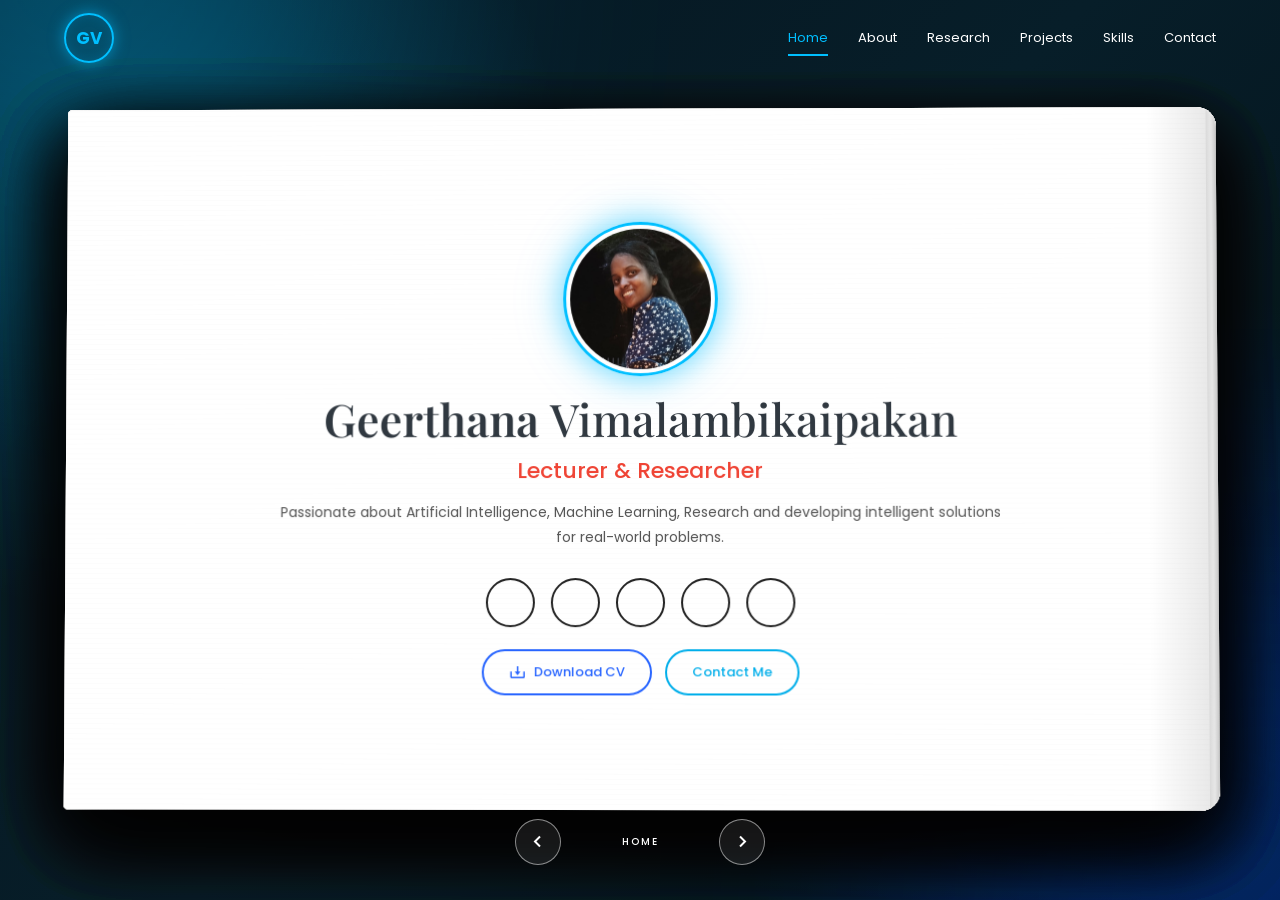
==== commit 9c962ee0: "Update index.html" ====
--- a/index.html
+++ b/index.html
@@ -55,6 +55,6 @@
 <button type="button" id="nextBtn" aria-label="Next page"><i class="bx bx-chevron-right"></i></button>
 </div>
 </main>
-<script src="main-original.js"></script>
+<script src="main.js"></script>
 </body>
 </html>
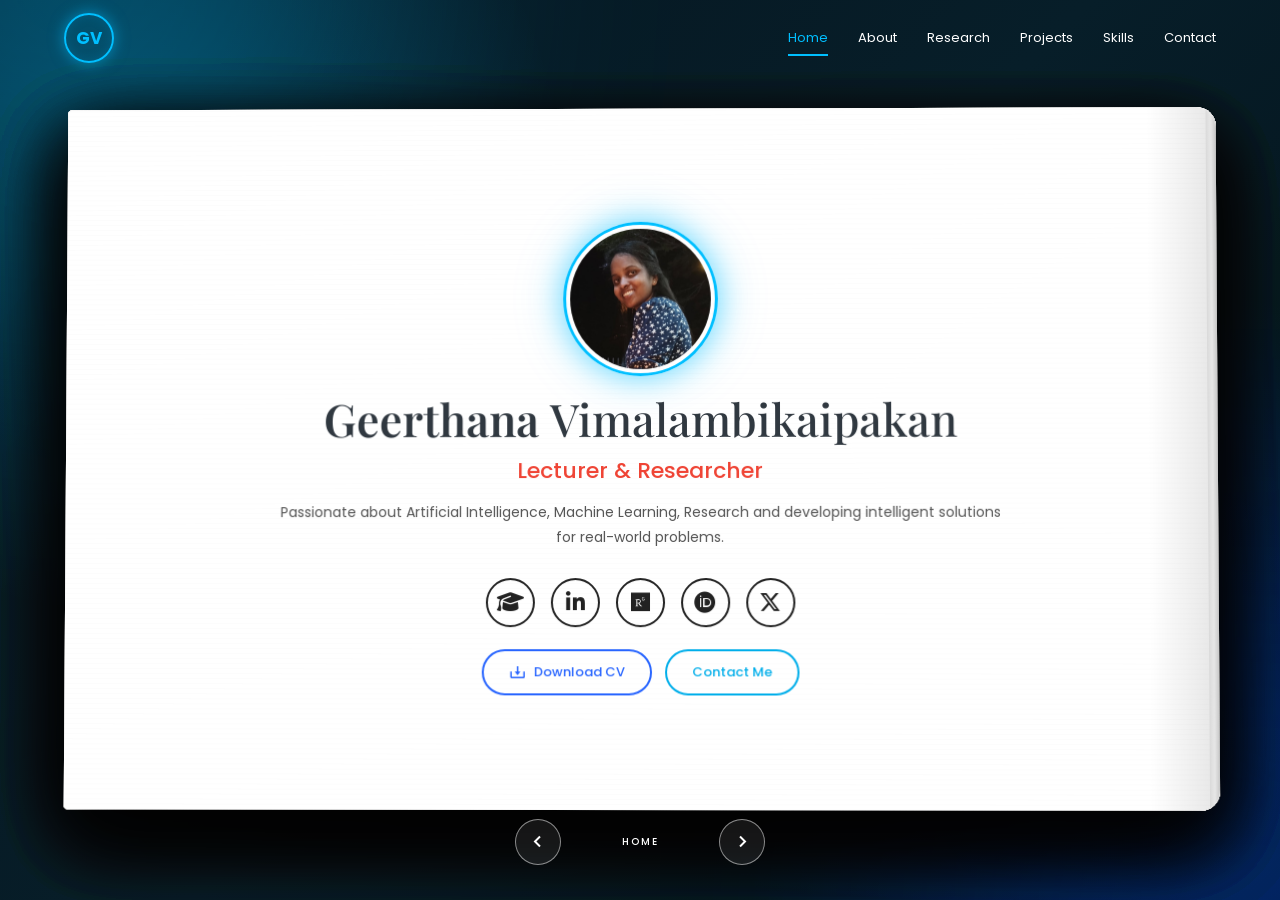
==== commit 87f7cee6: "Add files via upload" ====
--- a/index.html
+++ b/index.html
@@ -6,9 +6,7 @@
 <meta name="description" content="Geerthana Vimalambikaipakan - Lecturer, Researcher and AI/ML Professional">
 <title>Geerthana Vimalambikaipakan | Portfolio</title>
 <link href="https://unpkg.com/boxicons@2.1.4/css/boxicons.min.css" rel="stylesheet">
-<link rel="stylesheet" href="assets/css/academicons.min.css">
-<link rel="stylesheet" href="assets/css/academicons.css">
-<link rel="stylesheet" href="assets/css/themify-icons.css">
+<link rel="stylesheet" href="https://cdnjs.cloudflare.com/ajax/libs/font-awesome/6.7.2/css/all.min.css">
 <link rel="stylesheet" href="stylesheet.css">
 <style>
 /* =========================================================
@@ -33,12 +31,12 @@
 <div class="background"><div class="glow glow-one"></div><div class="glow glow-two"></div></div>
 <header class="header">
 <a href="#" class="logo" id="logo">GV</a>
-<nav class="navbar"><a href="home.html" data-page="0">Home</a>
-<a href="about.html" data-page="1">About</a>
-<a href="research.html" data-page="2">Research</a>
-<a href="projects.html" data-page="3">Projects</a>
-<a href="skills.html" data-page="4">Skills</a>
-<a href="contact.html" data-page="5">Contact</a></nav>
+<nav class="navbar"><a href="index.html#page-0" data-page="0">Home</a>
+<a href="index.html#page-1" data-page="1">About</a>
+<a href="index.html#page-2" data-page="2">Research</a>
+<a href="index.html#page-3" data-page="3">Projects</a>
+<a href="index.html#page-4" data-page="4">Skills</a>
+<a href="index.html#page-5" data-page="5">Contact</a></nav>
 </header>
 <main class="book-area">
 <div class="book" id="book">
@@ -55,6 +53,6 @@
 <button type="button" id="nextBtn" aria-label="Next page"><i class="bx bx-chevron-right"></i></button>
 </div>
 </main>
-<script src="main.js"></script>
+<script src="main-original.js"></script>
 </body>
 </html>
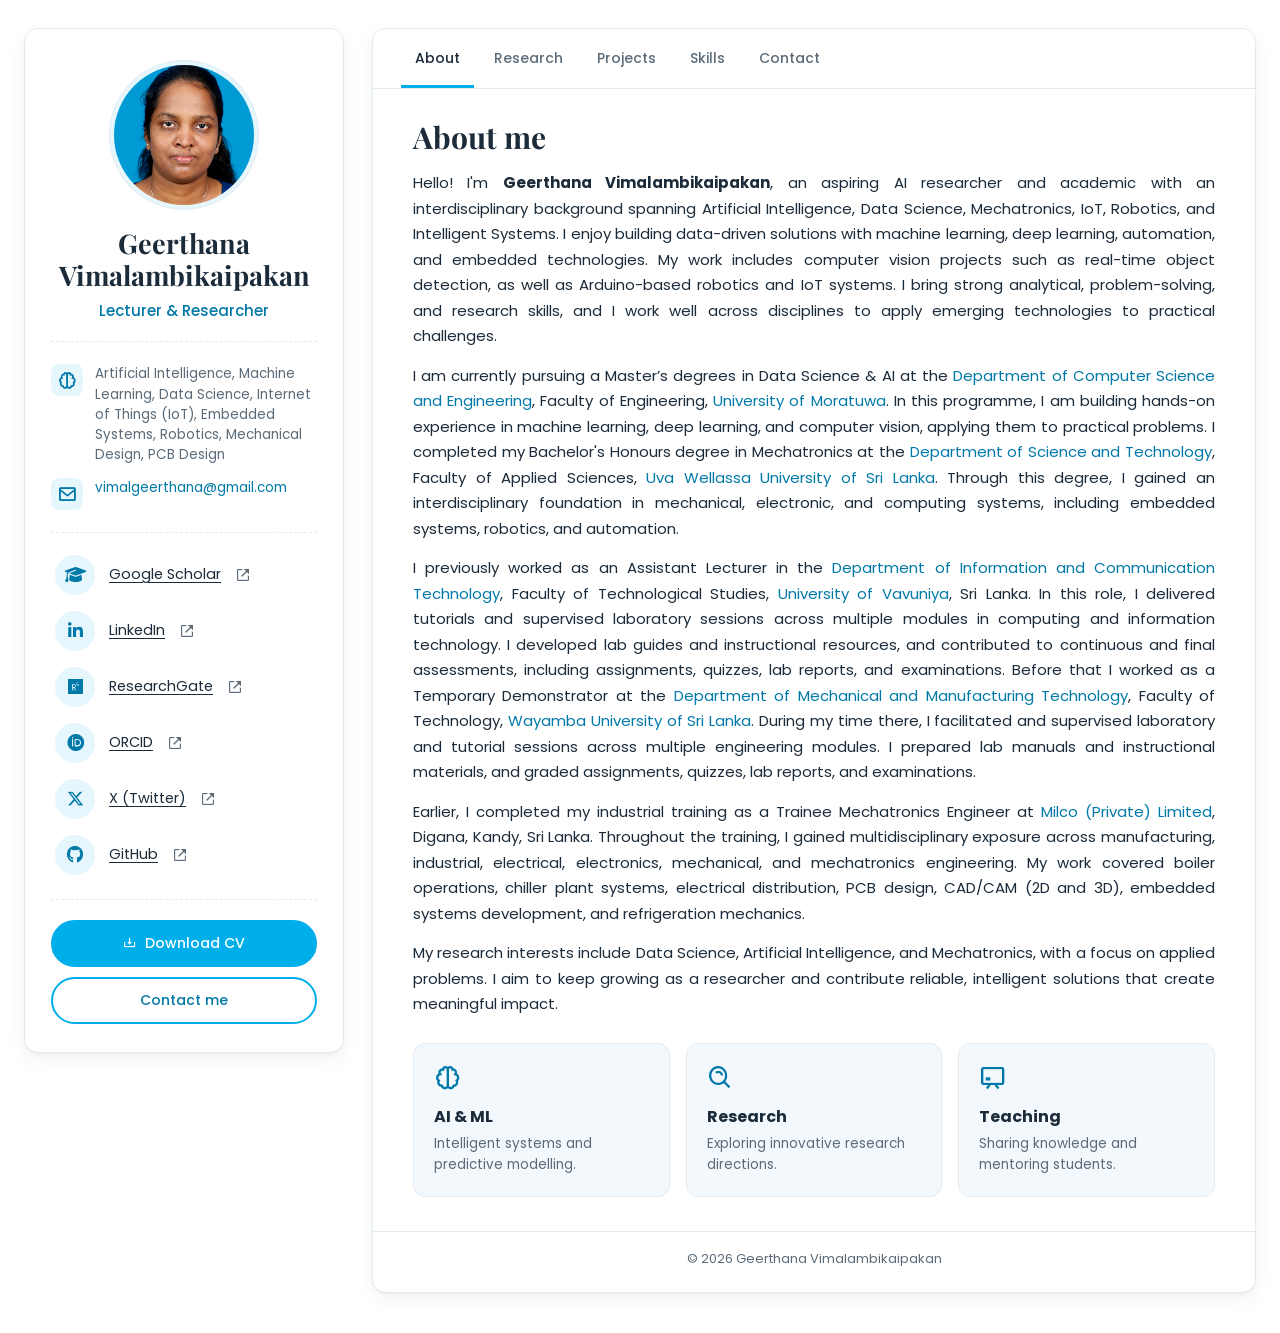
==== commit 8a04b2c1: "Add files via upload" ====
--- a/index.html
+++ b/index.html
@@ -4,55 +4,119 @@
 <meta charset="UTF-8">
 <meta name="viewport" content="width=device-width, initial-scale=1.0">
 <meta name="description" content="Geerthana Vimalambikaipakan - Lecturer, Researcher and AI/ML Professional">
-<title>Geerthana Vimalambikaipakan | Portfolio</title>
+<title>About | Geerthana Vimalambikaipakan</title>
+<link rel="preconnect" href="https://fonts.googleapis.com">
+<link rel="preconnect" href="https://fonts.gstatic.com" crossorigin>
+<link href="https://fonts.googleapis.com/css2?family=Playfair+Display:wght@600;700&family=Poppins:wght@400;500;600&display=swap" rel="stylesheet">
 <link href="https://unpkg.com/boxicons@2.1.4/css/boxicons.min.css" rel="stylesheet">
 <link rel="stylesheet" href="https://cdnjs.cloudflare.com/ajax/libs/font-awesome/6.7.2/css/all.min.css">
 <link rel="stylesheet" href="stylesheet.css">
-<style>
-/* =========================================================
-   INDEX BOOK CONTROLLER
-   Each content page remains a separate HTML file and is
-   displayed inside one shared 3D book.
-   ========================================================= */
-.book-page {
-    position:absolute; inset:0; width:100%; height:100%;
-    transform-origin:left center; transform-style:preserve-3d;
-    backface-visibility:hidden; overflow:hidden;
-    transition:transform 1.1s cubic-bezier(.645,.045,.355,1);
-    background:#fff; border-radius:5px 20px 20px 5px;
-    box-shadow:0 30px 80px rgba(0,0,0,.58), inset -12px 0 25px rgba(0,0,0,.035);
-}
-.book-page.flipped { transform:rotateY(-180deg); }
-.book-page iframe { width:100%; height:100%; border:0; display:block; background:#fff; }
-.book-page::after { content:''; position:absolute; inset:0; pointer-events:none; z-index:2; background:linear-gradient(to right, transparent 94%, rgba(0,0,0,.10)); }
-</style>
 </head>
 <body>
-<div class="background"><div class="glow glow-one"></div><div class="glow glow-two"></div></div>
-<header class="header">
-<a href="#" class="logo" id="logo">GV</a>
-<nav class="navbar"><a href="index.html#page-0" data-page="0">Home</a>
-<a href="index.html#page-1" data-page="1">About</a>
-<a href="index.html#page-2" data-page="2">Research</a>
-<a href="index.html#page-3" data-page="3">Projects</a>
-<a href="index.html#page-4" data-page="4">Skills</a>
-<a href="index.html#page-5" data-page="5">Contact</a></nav>
-</header>
-<main class="book-area">
-<div class="book" id="book">
-<section class="book-page page-0" data-page="0"><iframe src="home.html" title="Home" loading="eager"></iframe></section>
-<section class="book-page page-1" data-page="1"><iframe src="about.html" title="About" loading="eager"></iframe></section>
-<section class="book-page page-2" data-page="2"><iframe src="research.html" title="Research" loading="eager"></iframe></section>
-<section class="book-page page-3" data-page="3"><iframe src="projects.html" title="Projects" loading="eager"></iframe></section>
-<section class="book-page page-4" data-page="4"><iframe src="skills.html" title="Skills" loading="eager"></iframe></section>
-<section class="book-page page-5" data-page="5"><iframe src="contact.html" title="Contact" loading="eager"></iframe></section>
+<a class="skip-link" href="#content">Skip to content</a>
+
+<div class="shell">
+
+  <!--  PROFILE CARD (same on every page)  -->
+  <aside class="profile-card">
+    <div class="avatar" id="avatar">
+      <img src="assets/img/dp.jpg" alt="Geerthana Vimalambikaipakan" onerror="this.remove()">
+      <span aria-hidden="true">GV</span>
+    </div>
+    <h1>Geerthana <span>Vimalambikaipakan</span></h1>
+    <p class="role">Lecturer &amp; Researcher</p>
+
+    <ul class="facts">
+      <li><i class="bx bx-brain"></i><span>Artificial Intelligence, Machine Learning, Data Science, Internet of Things (IoT), Embedded Systems, Robotics, Mechanical Design, PCB Design</span></li>
+      <!--<li><i class="bx bx-building-house"></i><span>MSc (Data Science &amp; AI), University of Moratuwa</span></li>
+      -->
+      <li><i class="bx bx-envelope"></i><a href="mailto:vimalgeerthana@gmail.com">vimalgeerthana@gmail.com</a></li>
+    </ul>
+
+    <ul class="links" aria-label="Profiles">
+        <li><a href="https://scholar.google.com/citations?user=1ha7ImIAAAAJ&hl=en" target="_blank" rel="noopener noreferrer"><span class="ico"><i class="fa-solid fa-graduation-cap"></i></span><span class="name">Google Scholar</span><i class="bx bx-link-external ext" aria-hidden="true"></i></a></li>
+        <li><a href="https://www.linkedin.com/in/geerthana-vimalambikaipakan" target="_blank" rel="noopener noreferrer"><span class="ico"><i class="fa-brands fa-linkedin-in"></i></span><span class="name">LinkedIn</span><i class="bx bx-link-external ext" aria-hidden="true"></i></a></li>
+        <li><a href="https://www.researchgate.net/profile/Geerthana-Vimalambikaipakan" target="_blank" rel="noopener noreferrer"><span class="ico"><i class="fa-brands fa-researchgate"></i></span><span class="name">ResearchGate</span><i class="bx bx-link-external ext" aria-hidden="true"></i></a></li>
+        <li><a href="https://orcid.org/0009-0009-8566-8010" target="_blank" rel="noopener noreferrer"><span class="ico"><i class="fa-brands fa-orcid"></i></span><span class="name">ORCID</span><i class="bx bx-link-external ext" aria-hidden="true"></i></a></li>
+        <li><a href="https://x.com/Geerthana_13" target="_blank" rel="noopener noreferrer"><span class="ico"><i class="fa-brands fa-x-twitter"></i></span><span class="name">X (Twitter)</span><i class="bx bx-link-external ext" aria-hidden="true"></i></a></li>
+        <li><a href="https://github.com/GeerthanaVimal" target="_blank" rel="noopener noreferrer"><span class="ico"><i class="fa-brands fa-github"></i></span><span class="name">GitHub</span><i class="bx bx-link-external ext" aria-hidden="true"></i></a></li>
+      </ul>
+
+    <div class="card-actions">
+      <a class="btn" href="assets/cv/Geerthana_CV.pdf" download><i class="bx bx-download"></i> Download CV</a>
+      <a class="btn outline" href="contact.html">Contact me</a>
+    </div>
+  </aside>
+
+  <!--  ABOUT PAGE (index)  -->
+  <main class="panel" id="content">
+    <nav class="tabs" aria-label="Portfolio sections">
+      <a href="index.html" class="active" aria-current="page">About</a>
+      <a href="research.html">Research</a>
+      <a href="projects.html">Projects</a>
+      <a href="skills.html">Skills</a>
+      <a href="contact.html">Contact</a>
+    </nav>
+
+    <section class="tab-panel" id="about">
+      <h2>About me</h2>
+      <p>
+        Hello! I'm <strong>Geerthana Vimalambikaipakan</strong>, an aspiring AI researcher and academic with an interdisciplinary background spanning 
+        Artificial Intelligence, Data Science, Mechatronics, IoT, Robotics, and Intelligent Systems. 
+        I enjoy building data-driven solutions with machine learning, deep learning, automation, and embedded technologies. 
+        My work includes computer vision projects such as real-time object detection, as well as Arduino-based robotics and IoT systems. 
+        I bring strong analytical, problem-solving, and research skills, and 
+        I work well across disciplines to apply emerging technologies to practical challenges.
+      </p>
+      <p>
+        I am currently pursuing a Master’s degrees in Data Science & AI at the
+        <a href="https://cse.mrt.ac.lk/" target="_blank" rel="noopener">Department of Computer Science and Engineering</a>,
+        Faculty of Engineering,
+        <a href="https://uom.lk/" target="_blank" rel="noopener">University of Moratuwa</a>.
+        In this programme, I am building hands-on experience in machine learning, deep learning, and computer vision, applying them to practical problems.
+        I completed my Bachelor's Honours degree in Mechatronics at the
+        <a href="https://fas.uwu.ac.lk/department-of-science-technology/" target="_blank" rel="noopener">Department of Science and Technology</a>,
+        Faculty of Applied Sciences,
+        <a href="https://www.uwu.ac.lk/" target="_blank" rel="noopener">Uva Wellassa University of Sri Lanka</a>.
+        Through this degree, I gained an interdisciplinary foundation in mechanical, electronic, and computing systems, 
+        including embedded systems, robotics, and automation.
+      </p>
+      <p>
+        I previously worked as an Assistant Lecturer in the
+        <a href="https://vau.ac.lk/ict/" target="_blank" rel="noopener">Department of Information and Communication Technology</a>,
+        Faculty of Technological Studies,
+        <a href="https://vau.ac.lk/" target="_blank" rel="noopener">University of Vavuniya</a>, Sri Lanka. 
+        In this role, I delivered tutorials and supervised laboratory sessions across multiple modules in computing and information technology. 
+        I developed lab guides and instructional resources, and contributed to continuous and final assessments, including assignments, quizzes, lab reports, and examinations.
+        Before that I worked as a Temporary Demonstrator at the
+        <a href="https://fot.wyb.ac.lk/dmmt/" target="_blank" rel="noopener">Department of Mechanical and Manufacturing Technology</a>,
+        Faculty of Technology,
+        <a href="https://www.wyb.ac.lk/" target="_blank" rel="noopener">Wayamba University of Sri Lanka</a>.
+        During my time there, I facilitated and supervised laboratory and tutorial sessions across multiple engineering modules. 
+        I prepared lab manuals and instructional materials, and graded assignments, quizzes, lab reports, and examinations.
+      </p> 
+      <p> 
+        Earlier, I completed my industrial training as a Trainee Mechatronics Engineer at
+        <a href="https://www.milco.lk/" target="_blank" rel="noopener">Milco (Private) Limited</a>, Digana, Kandy, Sri Lanka.
+        Throughout the training, I gained multidisciplinary exposure across manufacturing, industrial, electrical, electronics, mechanical, and mechatronics engineering. 
+        My work covered boiler operations, chiller plant systems, electrical distribution, PCB design, CAD/CAM (2D and 3D), embedded systems development, and refrigeration mechanics. 
+      </p>
+      <p>
+        My research interests include Data Science, Artificial Intelligence, and Mechatronics, with a focus on applied problems. 
+        I aim to keep growing as a researcher and contribute reliable, intelligent solutions that create meaningful impact.
+      </p>
+
+      <div class="about-boxes">
+        <div class="about-box"><i class="bx bx-brain"></i><h3>AI &amp; ML</h3><p>Intelligent systems and predictive modelling.</p></div>
+        <div class="about-box"><i class="bx bx-search-alt"></i><h3>Research</h3><p>Exploring innovative research directions.</p></div>
+        <div class="about-box"><i class="bx bx-chalkboard"></i><h3>Teaching</h3><p>Sharing knowledge and mentoring students.</p></div>
+      </div>
+    </section>
+
+    <footer class="foot">© <span id="year"></span> Geerthana Vimalambikaipakan</footer>
+  </main>
 </div>
-<div class="book-controls">
-<button type="button" id="prevBtn" aria-label="Previous page"><i class="bx bx-chevron-left"></i></button>
-<span id="pageCounter">HOME</span>
-<button type="button" id="nextBtn" aria-label="Next page"><i class="bx bx-chevron-right"></i></button>
-</div>
-</main>
-<script src="main-original.js"></script>
+
+<script src="main.js"></script>
 </body>
 </html>
--- a/stylesheet.css
+++ b/stylesheet.css
@@ -1,1400 +1,288 @@
-/* =========================================================
-   GEERTHANA VIMALAMBIKAI PAKAN
-   3D BOOK PORTFOLIO - UNIFIED STYLESHEET
-   ========================================================= */
-
-@import url('https://fonts.googleapis.com/css2?family=Playfair+Display:wght@500;600;700&family=Poppins:wght@300;400;500;600;700&display=swap');
-
-/* =========================================================
-   RESET
-   ========================================================= */
-
-* {
-    margin: 0;
-    padding: 0;
-    box-sizing: border-box;
-}
-
-html {
-    scroll-behavior: smooth;
-}
-
+/* 
+   Geerthana Vimalambikaipakan - Portfolio
+   White, profile-style layout. Edit the colour tokens below
+   to restyle the whole site.
+*/
+:root {
+  --bg: #ffffff;
+  --ink: #1b2b3a;
+  --muted: #5b6b79;
+  --line: #e3ebf1;
+  --tint: #f3f8fc;
+  --accent: #00aeea;
+  --accent-text: #0079a8;   /* darker blue for text on white */
+  --accent-soft: #e6f6fd;
+  --radius: 14px;
+  --shadow: 0 1px 2px rgba(27, 43, 58, .05), 0 6px 18px rgba(27, 43, 58, .06);
+}
+
+*, *::before, *::after { box-sizing: border-box; }
+html { scroll-behavior: smooth; }
 body {
-    min-height: 100vh;
-    width: 100%;
-    font-family: 'Poppins', sans-serif;
-    background: #061722;
-    color: #222;
-    overflow: hidden;
-}
-
-button,
-input,
-textarea {
-    font: inherit;
-}
-
-/* =========================================================
-   BACKGROUND
-   ========================================================= */
-
-.background {
-    position: fixed;
-    inset: 0;
-    width: 100%;
-    height: 100%;
-    background:
-        radial-gradient(circle at 10% 20%, rgba(0, 191, 255, .25), transparent 32%),
-        radial-gradient(circle at 90% 80%, rgba(0, 70, 255, .28), transparent 32%),
-        linear-gradient(135deg, #06151f 0%, #071e29 50%, #031018 100%);
-    z-index: -20;
-}
-
-.glow {
-    position: absolute;
-    width: 550px;
-    height: 550px;
-    border-radius: 50%;
-    filter: blur(150px);
-    opacity: .3;
-    pointer-events: none;
-}
-
-.glow-one {
-    background: #00bfff;
-    top: -300px;
-    left: -200px;
-}
-
-.glow-two {
-    background: #0055ff;
-    right: -250px;
-    bottom: -300px;
-}
-
-/* =========================================================
-   HEADER / NAVIGATION
-   ========================================================= */
-
-.header {
-    position: relative;
-    width: 100%;
-    height: 75px;
-    padding: 0 5%;
-    display: flex;
-    align-items: center;
-    justify-content: space-between;
-    z-index: 1000;
-}
-
-.logo {
-    width: 50px;
-    height: 50px;
-    display: flex;
-    align-items: center;
-    justify-content: center;
-    border: 2px solid #00bfff;
-    border-radius: 50%;
-    color: #00bfff;
-    font-size: 17px;
-    font-weight: 700;
-    text-decoration: none;
-    box-shadow: 0 0 15px rgba(0,191,255,.55), inset 0 0 12px rgba(0,191,255,.15);
-    transition: .3s ease;
-}
-
-.logo:hover {
-    transform: scale(1.08);
-    box-shadow: 0 0 30px rgba(0,191,255,.8);
-}
-
-.navbar {
-    display: flex;
-    align-items: center;
-    gap: 30px;
-}
-
-.navbar a {
-    position: relative;
-    color: #fff;
-    text-decoration: none;
-    font-size: 13px;
-    font-weight: 400;
-    transition: .3s ease;
-}
-
-.navbar a::after {
-    content: '';
-    position: absolute;
-    left: 0;
-    bottom: -8px;
-    width: 0;
-    height: 2px;
-    background: #00bfff;
-    transition: .3s ease;
-}
-
-.navbar a:hover,
-.navbar a.active {
-    color: #00bfff;
-}
-
-.navbar a:hover::after,
-.navbar a.active::after {
-    width: 100%;
-}
-
-/* =========================================================
-   BOOK AREA
-   ========================================================= */
-
-.book-area {
-    width: 100%;
-    height: calc(100vh - 75px);
-    padding: 8px 2vw 12px;
-    display: flex;
-    flex-direction: column;
-    align-items: center;
-    justify-content: center;
-    gap: 10px;
-    perspective: 3000px;
-}
-
-/* Keep the navigation controls UNDER the book. */
-.book-controls {
-    flex: 0 0 46px;
-    width: min(90vw, 1400px);
-    margin: 0;
-}
-
-.book {
-    position: relative;
-    width: 90vw;
-    height: min(78vh, calc(100% - 58px));
-    max-width: 1400px;
-    max-height: 800px;
-    min-width: 700px;
-    min-height: 500px;
-    transform-style: preserve-3d;
-    transform: rotateX(2deg) rotateY(-1deg);
-}
-
-.book::before {
-    content: '';
-    position: absolute;
-    left: 50%;
-    bottom: -35px;
-    transform: translateX(-50%);
-    width: 88%;
-    height: 50px;
-    border-radius: 50%;
-    background: rgba(0,0,0,.7);
-    filter: blur(25px);
-    z-index: -20;
-}
-
-/* =========================================================
-   COMMON PAGE STRUCTURE
-   ========================================================= */
-
-.page {
-    position: absolute;
-    inset: 0;
-    width: 100%;
-    height: 100%;
-    padding: 55px 70px;
-    background: #fff;
-    border-radius: 5px 20px 20px 5px;
-    transform-origin: left center;
-    transform-style: preserve-3d;
-    backface-visibility: hidden;
-    overflow: hidden;
-    transition: transform 1.1s cubic-bezier(.645,.045,.355,1);
-    box-shadow: 0 30px 80px rgba(0,0,0,.58), inset -12px 0 25px rgba(0,0,0,.035);
-}
-
-.page::before {
-    content: '';
-    position: absolute;
-    inset: 0;
-    pointer-events: none;
-    background: repeating-linear-gradient(0deg, rgba(0,0,0,.012) 0, rgba(0,0,0,.012) 1px, transparent 1px, transparent 5px);
-}
-
-.page::after {
-    content: '';
-    position: absolute;
-    top: 0;
-    right: 0;
-    width: 10px;
-    height: 100%;
-    background: linear-gradient(to right, #eee, #fff, #ddd);
-}
-
-.page.flipped {
-    transform: rotateY(-180deg);
-}
-
-.page-inner {
-    position: relative;
-    z-index: 5;
-    width: 100%;
-    height: 100%;
-}
-
-/* Every inner page starts at exactly the same top position. */
-.page:not(.home-page) .page-inner {
-    padding-top: 0;
-}
-
-/* Scroll only the pages that contain long content. */
-.about-page .page-inner,
-.research-page .page-inner,
-.project-page .page-inner,
-.skills-page,
-.contact-page .page-inner {
-    overflow-y: auto;
-    overflow-x: hidden;
-    padding-right: 18px;
-}
-
-.about-page .page-inner::-webkit-scrollbar,
-.research-page .page-inner::-webkit-scrollbar,
-.project-page .page-inner::-webkit-scrollbar,
-.skills-page::-webkit-scrollbar,
-.contact-page .page-inner::-webkit-scrollbar {
-    width: 7px;
-}
-
-.about-page .page-inner::-webkit-scrollbar-track,
-.research-page .page-inner::-webkit-scrollbar-track,
-.project-page .page-inner::-webkit-scrollbar-track,
-.skills-page::-webkit-scrollbar-track,
-.contact-page .page-inner::-webkit-scrollbar-track {
-    background: transparent;
-}
-
-.about-page .page-inner::-webkit-scrollbar-thumb,
-.research-page .page-inner::-webkit-scrollbar-thumb,
-.project-page .page-inner::-webkit-scrollbar-thumb,
-.skills-page::-webkit-scrollbar-thumb,
-.contact-page .page-inner::-webkit-scrollbar-thumb {
-    background: #00aeea;
-    border-radius: 10px;
-}
-
-/* =========================================================
-   UNIVERSAL PAGE TITLES
-   Same position, font family, size, weight and colour.
-   ========================================================= */
-
-.page:not(.home-page) .page-label {
-    display: block;
-    width: 100%;
-    margin: 0 0 10px;
-    color: #00aeea;
-    font-size: 12px;
-    font-weight: 600;
-    line-height: 1.4;
-    letter-spacing: 2px;
-    text-align: left;
-}
-
-.page:not(.home-page) .page-title {
-    display: block;
-    width: 100%;
-    margin: 0 0 12px;
-    color: #29333b;
-    font-family: 'Playfair Display', serif;
-    font-size: 40px;
-    font-weight: 600;
-    line-height: 1.2;
-    text-align: left;
-}
-
-.blue-line {
-    width: 70px;
-    height: 4px;
-    margin: 0 0 24px;
-    border-radius: 20px;
-    background: linear-gradient(90deg, #00aeea, #2865ff);
-}
-
-.page p {
-    color: #555;
-    font-size: 14px;
-    line-height: 1.8;
-    margin-bottom: 15px;
-}
-
-/* =========================================================
-   HOME PAGE
-   ========================================================= */
-
-.home-page {
-    display: flex;
-    align-items: center;
-    justify-content: center;
-    text-align: center;
-}
-
-.home-page .page-inner {
-    display: flex;
-    flex-direction: column;
-    align-items: center;
-    justify-content: center;
-    overflow: hidden;
-}
-
-.profile-image {
-    width: 155px;
-    height: 155px;
-    padding: 4px;
-    margin-bottom: 17px;
-    border: 3px solid #00bfff;
-    border-radius: 50%;
-    overflow: hidden;
-    box-shadow: 0 0 30px rgba(0,191,255,.55), 0 0 55px rgba(0,191,255,.18);
-}
-
-.profile-image img {
-    width: 100%;
-    height: 100%;
-    display: block;
-    object-fit: cover;
-    border-radius: 50%;
-}
-
-.home-page h1 {
-    color: #303840;
-    font-family: 'Playfair Display', serif;
-    font-size: 45px;
-    font-weight: 600;
-    line-height: 1.12;
-}
-
-.home-page h1 span {
-    font-weight: 500;
-}
-
-.home-page h2 {
-    margin-top: 10px;
-    color: #ef4435;
-    font-size: 22px;
-    font-weight: 500;
-}
-
-.home-description {
-    max-width: 720px;
-    margin-top: 13px;
-    margin-bottom: 10px !important;
-    font-size: 14px !important;
-}
-
-.social-icons {
-    display: flex;
-    align-items: center;
-    justify-content: center;
-    gap: 16px;
-    margin: 18px 0 22px;
-}
-
+  margin: 0;
+  background: var(--bg);
+  color: var(--ink);
+  font-family: 'Poppins', system-ui, sans-serif;
+  font-size: 15px;
+  line-height: 1.7;
+}
+a { color: var(--accent-text); text-decoration: none; }
+a:hover { text-decoration: underline; }
+:focus-visible { outline: 3px solid var(--accent); outline-offset: 2px; border-radius: 6px; }
+img { max-width: 100%; display: block; }
+
+.skip-link { position: absolute; left: -999px; top: 8px; background: var(--ink); color: #fff; padding: 8px 14px; border-radius: 8px; z-index: 100; }
+.skip-link:focus { left: 8px; }
+
+/*  Layout  */
+.shell {
+  max-width: 1440px;
+  margin: 0 auto;
+  padding: 28px 24px 40px;
+  display: grid;
+  grid-template-columns: 320px minmax(0, 1fr);
+  gap: 28px;
+  align-items: start;
+}
+
+/*  Profile card  */
+.profile-card {
+  position: sticky;
+  top: 24px;
+  background: var(--bg);
+  border: 1px solid var(--line);
+  border-radius: var(--radius);
+  box-shadow: var(--shadow);
+  padding: 32px 26px 28px;
+  text-align: center;
+}
+.avatar {
+  position: relative;
+  width: 148px; height: 148px;
+  margin: 0 auto 18px;
+  border-radius: 50%;
+  overflow: hidden;
+  border: 4px solid var(--accent-soft);
+  box-shadow: 0 0 0 1px var(--line);
+  background: var(--accent-soft);
+  display: grid; place-items: center;
+}
+.avatar span { font-family: 'Playfair Display', serif; font-size: 44px; color: var(--accent-text); }
+.avatar img { position: absolute; inset: 0; width: 100%; height: 100%; object-fit: cover; }
+
+.profile-card h1 {
+  font-family: 'Playfair Display', serif;
+  font-size: 27px; line-height: 1.2; margin: 0 0 6px; font-weight: 700;
+}
+.profile-card h1 span { display: block; }
+.role { margin: 0 0 18px; color: var(--accent-text); font-weight: 500; }
+
+.facts { list-style: none; margin: 0; padding: 16px 0; border-top: 1px dashed var(--line); border-bottom: 1px dashed var(--line); text-align: left; }
+.facts li { display: flex; gap: 12px; align-items: flex-start; font-size: 13.5px; color: var(--muted); padding: 6px 0; line-height: 1.5; }
+.facts i { font-size: 20px; color: var(--accent-text); background: var(--accent-soft); border-radius: 8px; padding: 6px; flex: none; }
+.facts a { word-break: break-all; }
+
+.social-icons { display: flex; justify-content: center; flex-wrap: wrap; gap: 10px; margin: 18px 0 20px; }
 .social-icons a {
-    width: 49px;
-    height: 49px;
-    display: flex;
-    align-items: center;
-    justify-content: center;
-    border: 2px solid #222;
-    border-radius: 50%;
-    color: #222;
-    text-decoration: none;
-    font-size: 22px;
-    transition: .3s ease;
-}
-
-.social-icons a:hover {
-    color: #00aeea;
-    border-color: #00aeea;
-    transform: translateY(-5px) scale(1.05);
-    box-shadow: 0 8px 20px rgba(0,174,234,.2);
-}
-
-.home-buttons {
-    display: flex;
-    align-items: center;
-    justify-content: center;
-    gap: 13px;
-}
-
-/* =========================================================
-   BUTTONS
-   ========================================================= */
-
+  width: 38px; height: 38px; border-radius: 50%;
+  display: grid; place-items: center;
+  color: var(--accent-text); background: var(--accent-soft);
+  transition: background .2s, color .2s;
+}
+.social-icons a:hover { background: var(--accent); color: #fff; text-decoration: none; }
+
+.card-actions { display: grid; gap: 10px; }
+
+/*  Buttons  */
 .btn {
-    min-height: 46px;
-    padding: 10px 25px;
-    display: inline-flex;
-    align-items: center;
-    justify-content: center;
-    gap: 7px;
-    border: 2px solid #2865ff;
-    border-radius: 30px;
-    background: transparent;
-    color: #2865ff;
-    font-family: 'Poppins', sans-serif;
-    font-size: 13px;
-    font-weight: 500;
-    text-decoration: none;
-    cursor: pointer;
-    transition: .3s ease;
-}
-
-.btn:hover {
-    background: #2865ff;
-    color: #fff;
-    transform: translateY(-3px);
-    box-shadow: 0 8px 22px rgba(40,101,255,.22);
-}
-
-.btn i {
-    font-size: 18px;
-}
-
-.outline-btn {
-    color: #00aeea;
-    border-color: #00aeea;
-}
-
-.outline-btn:hover {
-    background: #00aeea;
-}
-
-/* =========================================================
-   ABOUT PAGE
-   ========================================================= */
-
-.about-page > .page-inner > p {
-    max-width: 100%;
-}
-
-.about-boxes {
-    display: grid;
-    grid-template-columns: repeat(3, 1fr);
-    gap: 20px;
-    margin-top: 28px;
-}
-
-.about-box {
-    min-height: 165px;
-    padding: 23px 18px;
-    text-align: center;
-    background: #f5fafc;
-    border: 1px solid #e0edf2;
-    border-radius: 10px;
-    transition: .3s ease;
-}
-
-.about-box:hover {
-    transform: translateY(-7px);
-    box-shadow: 0 12px 25px rgba(0,0,0,.08);
-}
-
-.about-box i {
-    color: #00aeea;
-    font-size: 34px;
-}
-
-.about-box h3 {
-    margin: 10px 0 6px;
-    color: #333;
-    font-size: 16px;
-    font-weight: 600;
-}
-
-.about-box p {
-    margin: 0 !important;
-    font-size: 14px !important;
-    line-height: 1.65 !important;
-}
-
-/* =========================================================
-   RESEARCH PAGE
-   ========================================================= */
-
-.research-section-title {
-    margin: 25px 0 14px;
-    color: #29333b;
-    font-size: 18px;
-    font-weight: 600;
-}
-
-.research-item {
-    display: flex;
-    align-items: flex-start;
-    gap: 20px;
-    padding: 18px;
-    margin-bottom: 15px;
-    background: #fff;
-    border: 1px solid #e0e9ed;
-    border-radius: 10px;
-    transition: .3s ease;
-}
-
-.research-item:hover {
-    transform: translateX(6px);
-    box-shadow: 0 10px 25px rgba(0,0,0,.08);
-}
-
-.research-icon {
-    width: 55px;
-    min-width: 55px;
-    height: 55px;
-    display: flex;
-    align-items: center;
-    justify-content: center;
-    background: #eaf8fd;
-    border-radius: 9px;
-    color: #00aeea;
-    font-size: 26px;
-}
-
-.research-item h3 {
-    margin: 0 0 7px;
-    color: #333;
-    font-size: 16px;
-    font-weight: 600;
-    line-height: 1.45;
-}
-
-.research-item p {
-    margin-bottom: 6px !important;
-    font-size: 14px !important;
-    line-height: 1.7 !important;
-}
-
-.research-item a {
-    color: #00aeea;
-    text-decoration: none;
-    font-size: 13px;
-    font-weight: 600;
-}
-
-.research-item a:hover {
-    text-decoration: underline;
-}
-
-/* =========================================================
-   PROJECTS PAGE
-   Image LEFT / information RIGHT.
-   ========================================================= */
-
-.project-intro {
-    margin-bottom: 8px !important;
-}
-
-.project-row {
-    display: flex;
-    flex-direction: row;
-    align-items: flex-start;
-    gap: 35px;
-    width: 100%;
-    padding: 22px 0;
-    margin: 0;
-    border-bottom: 1px solid #e6edf1;
-}
-
-.project-row:last-child {
-    border-bottom: 0;
-}
-
+  display: inline-flex; align-items: center; justify-content: center; gap: 8px;
+  padding: 11px 22px; border-radius: 999px;
+  border: 2px solid var(--accent); background: var(--accent); color: #fff;
+  font: 500 14px 'Poppins', sans-serif; cursor: pointer;
+  transition: background .2s, color .2s;
+}
+.btn:hover { background: #0097cd; border-color: #0097cd; text-decoration: none; }
+.btn.outline { background: transparent; color: var(--accent-text); }
+.btn.outline:hover { background: var(--accent-soft); }
+
+/*  Content panel */
+.panel {
+  background: var(--bg);
+  border: 1px solid var(--line);
+  border-radius: var(--radius);
+  box-shadow: var(--shadow);
+  min-width: 0;
+}
+.tabs {
+  display: flex; gap: 6px; flex-wrap: wrap;
+  padding: 0 28px;
+  background: var(--bg);
+  border-bottom: 1px solid var(--line);
+  border-radius: var(--radius) var(--radius) 0 0;
+}
+.tabs a {
+  padding: 18px 14px 14px;
+  color: var(--muted); font-weight: 500; font-size: 14px;
+  border-bottom: 3px solid transparent;
+}
+.tabs a:hover { color: var(--ink); text-decoration: none; }
+.tabs a.active { color: var(--ink); border-bottom-color: var(--accent); }
+
+.tab-panel { padding: 30px 40px 34px; }
+.tab-panel[hidden] { display: none; }
+.tab-panel h2 {
+  font-family: 'Playfair Display', serif;
+  font-size: 30px; line-height: 1.25; margin: 0 0 14px; font-weight: 700;
+}
+.tab-panel > p { max-width: none; margin: 0 0 14px; text-align: justify; hyphens: auto;}
+.group-title {
+  font-size: 17px; margin: 30px 0 12px; padding-bottom: 8px;
+  border-bottom: 1px solid var(--line);
+}
+
+/* About  */
+.about-boxes { display: grid; grid-template-columns: repeat(3, 1fr); gap: 16px; margin-top: 26px; }
+.about-box { background: var(--tint); border: 1px solid var(--line); border-radius: 12px; padding: 20px; }
+.about-box i { font-size: 28px; color: var(--accent-text); }
+.about-box h3 { margin: 6px 0 4px; font-size: 16px; }
+.about-box p { margin: 0; font-size: 13.5px; color: var(--muted); line-height: 1.55; }
+
+/* Research */
+.item { display: flex; gap: 16px; padding: 18px 0; border-bottom: 1px solid var(--line); }
+.item:last-child { border-bottom: 0; }
+.item-icon {
+  flex: none; width: 44px; height: 44px; border-radius: 12px;
+  display: grid; place-items: center; font-size: 22px;
+  background: var(--accent-soft); color: var(--accent-text);
+}
+.item h4 { margin: 0 0 6px; font-size: 15.5px; line-height: 1.45; }
+.item p { margin: 0 0 6px; font-size: 13.5px; color: var(--muted); line-height: 1.6; }
+.item p strong { color: var(--ink); font-weight: 600; }
+.link { font-size: 13.5px; font-weight: 500; word-break: break-all; }
+
+/*  Projects */
+.project {
+  display: grid; grid-template-columns: 240px minmax(0, 1fr); gap: 22px;
+  padding: 22px 0; border-bottom: 1px solid var(--line);
+}
+.project:last-of-type { border-bottom: 0; }
 .project-image {
-    flex: 0 0 250px;
-    width: 250px;
-    height: 175px;
-    display: flex;
-    align-items: center;
-    justify-content: center;
-    overflow: hidden;
-    background: #fff;
-    border: 1px solid #e0e8ec;
-    border-radius: 8px;
-}
-
-.project-image img {
-    width: 100%;
-    height: 100%;
-    object-fit: contain;
-    object-position: center;
-    display: block;
-}
-
-.project-info {
-    flex: 1;
-    min-width: 0;
-}
-
-.project-info h3 {
-    margin: 0 0 8px;
-    color: #29333b;
-    font-family: 'Poppins', sans-serif;
-    font-size: 18px;
-    font-weight: 600;
-    line-height: 1.4;
-}
-
-.project-meta {
-    margin: 0 0 13px;
-    color: #ef4435;
-    font-size: 13px;
-    font-weight: 500;
-    line-height: 1.5;
-}
-
-.project-info p {
-    margin: 0 0 10px;
-    color: #555;
-    font-size: 14px;
-    line-height: 1.75;
-}
-
-.project-info .skills {
-    margin-top: 10px;
-    color: #666;
-    font-size: 14px;
-}
-
-.project-info .skills strong,
-.project-result strong {
-    color: #333;
-}
-
-.project-result {
-    color: #1769aa !important;
-}
-
-.project-links {
-    display: flex;
-    align-items: center;
-    gap: 20px;
-    margin-top: 12px;
-}
-
-.project-links a {
-    display: inline-flex;
-    align-items: center;
-    gap: 7px;
-    color: #1769aa;
-    text-decoration: none;
-    font-size: 13px;
-    font-weight: 600;
-}
-
-.project-links a i {
-    font-size: 21px;
-}
-
-.project-links a:hover {
-    color: #0b4f82;
-}
-
-/* =========================================================
-   SKILLS PAGE
-   ========================================================= */
-
-.skills-page {
-    width: 100%;
-    height: 100%;
-}
-
-.skills-layout {
-    display: grid;
-    grid-template-columns: .9fr 1.6fr;
-    gap: 50px;
-    width: 100%;
-    min-height: 100%;
-}
-
-.skills-intro {
-    padding-top: 0;
-}
-
-.skills-intro .page-label,
-.skills-intro .page-title {
-    margin-left: 0;
-}
-
-.skills-intro .page-title {
-    max-width: 350px;
-}
-
-.skills-intro p {
-    max-width: 390px;
-    color: #557086;
-    font-size: 14px;
-    line-height: 1.8;
-}
-
-.skills-technologies {
-    display: grid;
-    grid-template-columns: repeat(4, 1fr);
-    gap: 14px;
-    align-content: start;
-}
-
-.technology-card {
-    min-height: 105px;
-    padding: 18px 10px;
-    display: flex;
-    flex-direction: column;
-    align-items: center;
-    justify-content: center;
-    text-align: center;
-    background: #fff;
-    border: 1px solid #dce7ee;
-    border-radius: 12px;
-    box-shadow: 0 8px 20px rgba(30,80,120,.07);
-    transition: transform .25s ease, box-shadow .25s ease, border-color .25s ease;
-}
-
-.technology-card i {
-    margin-bottom: 10px;
-    color: #1769aa;
-    font-size: 34px;
-    line-height: 1;
-}
-
-.technology-card span {
-    color: #17324d;
-    font-size: 13px;
-    font-weight: 600;
-    line-height: 1.35;
-}
-
-.technology-card:hover {
-    transform: translateY(-5px);
-    border-color: #00aeea;
-    box-shadow: 0 12px 25px rgba(0,174,234,.14);
-}
-
-.technology-card:hover i {
-    color: #00aeea;
-}
-
-/* =========================================================
-   CONTACT PAGE
-   Details LEFT / Message form RIGHT.
-   ========================================================= */
-
-.contact-page .page-inner {
-    width: 100%;
-}
-
-.contact-layout {
-    display: grid;
-    grid-template-columns: 1fr 1.12fr;
-    gap: 45px;
-    width: 100%;
-    align-items: start;
-}
-
-.contact-info,
-.contact-form {
-    min-width: 0;
-}
-
-.contact-info {
-    padding: 22px 24px;
-    background: #fbfdfe;
-    border: 1px solid #e0e9ed;
-    border-radius: 12px;
-}
-
-.contact-form {
-    padding: 22px 24px;
-    background: #fff;
-    border: 1px solid #e0e9ed;
-    border-radius: 12px;
-    box-shadow: 0 8px 24px rgba(20,60,90,.06);
-}
-
-.contact-subtitle {
-    margin: 0 0 8px;
-    color: #29333b;
-    font-family: 'Playfair Display', serif;
-    font-size: 28px;
-    font-weight: 600;
-    line-height: 1.25;
-}
-
-.contact-intro,
-.form-intro {
-    margin: 0 0 17px !important;
-    color: #666 !important;
-    font-size: 13px !important;
-    line-height: 1.7 !important;
-}
-
-.contact-details {
-    display: flex;
-    flex-direction: column;
-    gap: 11px;
-    width: 100%;
-}
-
-.contact-item {
-    width: 100%;
-    min-height: 62px;
-    padding: 10px 13px;
-    display: flex;
-    align-items: center;
-    gap: 13px;
-    color: #333;
-    text-decoration: none;
-    background: #fff;
-    border: 1px solid #e0e9ed;
-    border-radius: 9px;
-    transition: .3s ease;
-}
-
-.contact-item:hover {
-    border-color: #00aeea;
-    transform: translateX(5px);
-    box-shadow: 0 7px 18px rgba(0,174,234,.09);
-}
-
-.contact-icon {
-    flex: 0 0 38px;
-    width: 38px;
-    height: 38px;
-    display: flex;
-    align-items: center;
-    justify-content: center;
-    border-radius: 50%;
-    background: #eaf8fd;
-    color: #00aeea;
-    font-size: 20px;
-}
-
-.contact-text {
-    min-width: 0;
-    display: flex;
-    flex-direction: column;
-    align-items: flex-start;
-    gap: 2px;
-}
-
-.contact-text strong {
-    color: #333;
-    font-size: 13px;
-    font-weight: 600;
-    line-height: 1.3;
-}
-
-.contact-text > span {
-    color: #7a8790;
-    font-size: 13px;
-    line-height: 1.4;
-    word-break: break-word;
-}
-
-.form-group {
-    margin-bottom: 12px;
-}
-
-.form-group label {
-    display: block;
-    margin-bottom: 5px;
-    color: #37434b;
-    font-size: 12px;
-    font-weight: 600;
-}
-
-.form-group input,
-.form-group textarea {
-    width: 100%;
-    padding: 10px 12px;
-    color: #333;
-    background: #fff;
-    border: 1px solid #dce5ea;
-    border-radius: 7px;
-    outline: none;
-    font-size: 13px;
-    line-height: 1.5;
-    transition: .25s ease;
-}
-
-.form-group input {
-    height: 40px;
-}
-
-.form-group textarea {
-    min-height: 100px;
-    resize: vertical;
-}
-
-.form-group input:focus,
-.form-group textarea:focus {
-    border-color: #00aeea;
-    box-shadow: 0 0 0 3px rgba(0,174,234,.08);
-}
-
-.form-group input::placeholder,
-.form-group textarea::placeholder {
-    color: #a7b1b8;
-}
-
-.send-message-btn {
-    min-width: 155px;
-    min-height: 42px;
-    margin-top: 2px;
-    color: #00aeea;
-    border-color: #00aeea;
-}
-
-.send-message-btn:hover {
-    background: #00aeea;
-}
-
-.contact-back {
-    width: 100%;
-    margin-top: 18px;
-    display: flex;
-    justify-content: flex-end;
-}
-
-.contact-back .btn {
-    min-height: 40px;
-    padding: 8px 18px;
-}
-
-/* =========================================================
-   BOOK CONTROLS
-   ========================================================= */
-
-.book-controls {
-    position: relative;
-    z-index: 100;
-    display: flex;
-    align-items: center;
-    justify-content: center;
-    gap: 24px;
-    margin: 0;
-    height: 46px;
-    flex: 0 0 46px;
-}
-
-.book-controls button {
-    width: 46px;
-    height: 46px;
-    display: flex;
-    align-items: center;
-    justify-content: center;
-    border: 1px solid rgba(255,255,255,.5);
-    border-radius: 50%;
-    background: rgba(255,255,255,.08);
-    color: #fff;
-    font-size: 24px;
-    cursor: pointer;
-    transition: .3s ease;
-}
-
-.book-controls button:hover {
-    background: #00aeea;
-    border-color: #00aeea;
-    transform: scale(1.08);
-}
-
-#pageCounter {
-    min-width: 110px;
-    color: #fff;
-    text-align: center;
-    font-size: 10px;
-    font-weight: 500;
-    letter-spacing: 2px;
-}
-
-/* =========================================================
-   LARGE DESKTOP
-   ========================================================= */
-
-@media (min-width: 1500px) {
-    .book {
-        width: 90vw;
-        height: min(78vh, calc(100% - 58px));
-        max-width: 1450px;
-        max-height: 820px;
-    }
-}
-
-/* =========================================================
-   TABLET
-   ========================================================= */
-
+  border-radius: 12px; overflow: hidden; background: var(--tint);
+  border: 1px solid var(--line); aspect-ratio: 4 / 3;
+}
+.project-image img { width: 100%; height: 100%; object-fit: cover; }
+.project-image.no-img img { display: none; }
+.project h4 { margin: 0 0 4px; font-size: 17px; line-height: 1.4; }
+.meta { font-size: 12.5px; color: var(--muted); margin-bottom: 8px; }
+.project p { margin: 0 0 10px; font-size: 14px; color: #33414e; }
+.tags { display: flex; flex-wrap: wrap; gap: 6px; }
+.tags span { font-size: 12px; padding: 2px 11px; border-radius: 999px; background: var(--accent-soft); color: var(--accent-text); font-weight: 500; }
+.project-links { display: flex; gap: 16px; flex-wrap: wrap; font-size: 13.5px; font-weight: 500; }
+.project-links i { vertical-align: -2px; font-size: 18px; }
+
+/*  Skills */
+.skill-group { margin-top: 26px; }
+.skill-group h3 { margin: 0 0 12px; font-size: 17px; }
+.skill-grid {
+  display: grid; grid-template-columns: repeat(5, minmax(0, 1fr)); gap: 16px;
+  padding: 20px; border-radius: 18px; background: var(--tint);
+}
+.skill-card {
+  background: #fff; border: 1px solid var(--line); border-radius: 14px;
+  min-height: 128px; padding: 18px 10px 14px;
+  display: flex; flex-direction: column; align-items: center; justify-content: center; gap: 12px;
+  text-align: center; box-shadow: 0 1px 2px rgba(27, 43, 58, .04);
+  transition: transform .2s, box-shadow .2s;
+}
+.skill-card:hover { transform: translateY(-3px); box-shadow: var(--shadow); }
+.skill-card img, .skill-badge { width: 52px; height: 52px; object-fit: contain; }
+.skill-badge {
+  border-radius: 12px; display: grid; place-items: center;
+  font-weight: 600; font-size: 15px; color: #fff;
+}
+.skill-card span { font-weight: 600; font-size: 13.5px; color: #1d3a5a; line-height: 1.3; }
+
+.chips { display: flex; flex-wrap: wrap; gap: 10px; }
+.chips span {
+  padding: 8px 16px; border-radius: 999px; border: 1px solid var(--line);
+  background: #fff; font-size: 13.5px; font-weight: 500;
+}
+
+/*  Contact */
+.contact-layout { display: grid; grid-template-columns: minmax(0, 1fr) minmax(0, 1.2fr); max-width: none; gap: 26px; align-items: start; }
+.contact-info > a {
+  display: flex; align-items: center; gap: 14px; padding: 12px 14px; margin-bottom: 10px;
+  border: 1px solid var(--line); border-radius: 12px; color: var(--ink); font-weight: 500;
+}
+.contact-info > a:hover { background: var(--accent-soft); text-decoration: none; }
+.contact-info > a i { font-size: 22px; color: var(--accent-text); }
+.contact-info span { word-break: break-all; }
+.collab { margin-top: 22px; padding: 18px 20px; background: var(--tint); border-radius: 12px; border: 1px solid var(--line); }
+.collab h3 { margin: 0 0 6px; font-size: 25px; }
+.collab p { margin: 0 0 8px; font-size: 15px; color: var(--muted); }
+.collab ul { margin: 0; padding-left: 20px; font-size: 13.5px; }
+
+.contact-form { border: 1px solid var(--line); border-radius: 14px; padding: 22px; }
+.contact-form h3 { margin: 0 0 14px; font-size: 18px; }
+.field { margin-bottom: 14px; }
+.field label { display: block; font-size: 13px; font-weight: 500; margin-bottom: 4px; }
+.field input, .field textarea {
+  width: 100%; padding: 10px 12px; font: inherit; color: var(--ink);
+  border: 1px solid #cfdbe4; border-radius: 10px; background: #fff;
+}
+.field input:focus, .field textarea:focus { outline: 3px solid var(--accent-soft); border-color: var(--accent); }
+.field textarea { resize: vertical; }
+
+.foot { padding: 16px 34px 22px; border-top: 1px solid var(--line); color: var(--muted); font-size: 13px; text-align: center; }
+
+/* Responsive */
 @media (max-width: 1100px) {
-    .page {
-        padding: 50px 55px;
-    }
-
-    .navbar {
-        gap: 22px;
-    }
-
-    .skills-layout {
-        grid-template-columns: .8fr 1.5fr;
-        gap: 30px;
-    }
-
-    .skills-technologies {
-        grid-template-columns: repeat(3, 1fr);
-    }
-
-    .contact-layout {
-        gap: 28px;
-    }
-}
-
-/* =========================================================
-   SMALL TABLET
-   ========================================================= */
-
-@media (max-width: 900px) {
-    .header {
-        padding: 0 4%;
-    }
-
-    .navbar {
-        gap: 16px;
-    }
-
-    .navbar a {
-        font-size: 12px;
-    }
-
-    .book {
-        min-width: 0;
-        width: 92vw;
-        height: 76vh;
-    }
-
-    .page {
-        padding: 45px 45px;
-    }
-
-    .skills-layout {
-        grid-template-columns: 1fr;
-        gap: 28px;
-    }
-
-    .skills-intro p {
-        max-width: 100%;
-    }
-
-    .skills-technologies {
-        grid-template-columns: repeat(4, 1fr);
-    }
-
-    .contact-layout {
-        grid-template-columns: 1fr 1fr;
-        gap: 22px;
-    }
-
-    .project-image {
-        flex-basis: 210px;
-        width: 210px;
-        height: 155px;
-    }
-}
-
-/* =========================================================
-   MOBILE
-   ========================================================= */
-
-@media (max-width: 700px) {
-    body {
-        overflow: hidden;
-    }
-
-    .header {
-        height: 65px;
-        padding: 0 20px;
-    }
-
-    .logo {
-        width: 42px;
-        height: 42px;
-        font-size: 15px;
-    }
-
-    .navbar {
-        gap: 11px;
-        flex-wrap: wrap;
-        justify-content: flex-end;
-    }
-
-    .navbar a {
-        font-size: 10px;
-    }
-
-    .navbar a::after {
-        bottom: -5px;
-    }
-
-    .book-area {
-        height: calc(100vh - 110px);
-        padding: 5px 10px 12px;
-    }
-
-    .book {
-        width: 96vw;
-        height: 78vh;
-        min-height: 0;
-        min-width: 0;
-        transform: none;
-    }
-
-    .page {
-        padding: 32px 25px;
-        border-radius: 4px 14px 14px 4px;
-    }
-
-    .page:not(.home-page) .page-label {
-        margin-bottom: 9px;
-        font-size: 11px;
-    }
-
-    .page:not(.home-page) .page-title {
-        font-size: 32px;
-        margin-bottom: 10px;
-    }
-
-    .blue-line {
-        width: 60px;
-        height: 3px;
-        margin-bottom: 20px;
-    }
-
-    .page p {
-        font-size: 13px;
-        line-height: 1.7;
-    }
-
-    .home-page h1 {
-        font-size: 34px;
-    }
-
-    .home-page h2 {
-        font-size: 18px;
-    }
-
-    .profile-image {
-        width: 120px;
-        height: 120px;
-    }
-
-    .social-icons {
-        gap: 10px;
-        margin: 14px 0 18px;
-    }
-
-    .social-icons a {
-        width: 40px;
-        height: 40px;
-        font-size: 18px;
-    }
-
-    .home-buttons {
-        flex-wrap: wrap;
-    }
-
-    .about-boxes {
-        grid-template-columns: 1fr;
-    }
-
-    .research-item {
-        gap: 12px;
-        padding: 14px;
-    }
-
-    .research-icon {
-        width: 45px;
-        min-width: 45px;
-        height: 45px;
-        font-size: 21px;
-    }
-
-    .research-item h3,
-    .project-info h3 {
-        font-size: 15px;
-    }
-
-    .project-row {
-        flex-direction: column;
-        gap: 17px;
-    }
-
-    .project-image {
-        flex: 0 0 auto;
-        width: 100%;
-        height: 190px;
-    }
-
-    .skills-technologies {
-        grid-template-columns: repeat(2, 1fr);
-        gap: 10px;
-    }
-
-    .technology-card {
-        min-height: 90px;
-        padding: 14px 8px;
-    }
-
-    .technology-card i {
-        font-size: 28px;
-        margin-bottom: 8px;
-    }
-
-    .technology-card span {
-        font-size: 11px;
-    }
-
-    .contact-layout {
-        grid-template-columns: 1fr;
-        gap: 18px;
-    }
-
-    .contact-info,
-    .contact-form {
-        padding: 18px;
-    }
-
-    .contact-subtitle {
-        font-size: 24px;
-    }
-
-    .contact-back {
-        justify-content: flex-end;
-    }
-
-    .book-controls {
-        gap: 20px;
-    }
-
-    .book-controls button {
-        width: 40px;
-        height: 40px;
-    }
-}
-
-@media (max-width: 700px) {
-    .book-area {
-        height: calc(100vh - 75px);
-        padding: 6px 10px 10px;
-        gap: 8px;
-    }
-
-    .book {
-        width: 96vw;
-        min-width: 0;
-        height: calc(100% - 54px);
-        min-height: 0;
-    }
-
-    .book-controls {
-        width: 96vw;
-        height: 40px;
-        flex-basis: 40px;
-        gap: 16px;
-    }
-
-    .book-controls button {
-        width: 40px;
-        height: 40px;
-    }
-}
-
-/* =========================================================
-   SCROLLBAR FOR EVERY BOOK PAGE
-   ========================================================= */
-
-/* Keep the white book page fixed */
-.page {
-    overflow: hidden !important;
-}
-
-/* Make the CONTENT inside every page scrollable */
-.page-inner {
-    height: 100% !important;
-    max-height: 100% !important;
-    min-height: 0 !important;
-
-    overflow-y: auto !important;
-    overflow-x: hidden !important;
-
-    box-sizing: border-box !important;
-
-    /* Firefox */
-    scrollbar-width: auto;
-    scrollbar-color: #00aeef transparent;
-}
-
-
-/* =========================================================
-   BLUE SCROLLBAR — CHROME / EDGE
-   ========================================================= */
-
-.page-inner::-webkit-scrollbar {
-    width: 7px;
-}
-
-.page-inner::-webkit-scrollbar-track {
-    background: transparent;
-}
-
-.page-inner::-webkit-scrollbar-thumb {
-    background: #00aeef;
-    border-radius: 10px;
-}
-
-.page-inner::-webkit-scrollbar-thumb:hover {
-    background: #008dcc;
-}
-
-
-/* =========================================================
-   APPLY TO ALL SIX PAGES
-   ========================================================= */
-
-.home-page > .page-inner,
-.about-page > .page-inner,
-.research-page > .page-inner,
-.project-page > .page-inner,
-.skills-page > .page-inner,
-.contact-page > .page-inner {
-    height: 100% !important;
-    max-height: 100% !important;
-    min-height: 0 !important;
-
-    overflow-y: auto !important;
-    overflow-x: hidden !important;
-}
-
-
-/* =========================================================
-   MOBILE
-   ========================================================= */
-
-@media (max-width: 700px) {
-
-    .page-inner {
-        overflow-y: auto !important;
-        overflow-x: hidden !important;
-
-        -webkit-overflow-scrolling: touch;
-    }
-
-}
-
-/* =========================================================
-   END OF UNIFIED STYLESHEET
-   ========================================================= */
+  .skill-grid { grid-template-columns: repeat(4, minmax(0, 1fr)); }
+}
+@media (max-width: 920px) {
+  .shell { grid-template-columns: 1fr; padding: 16px 14px 30px; }
+  .profile-card { position: static; }
+  .skill-grid { grid-template-columns: repeat(3, minmax(0, 1fr)); }
+  .contact-layout { grid-template-columns: 1fr; }
+}
+@media (max-width: 640px) {
+  .tabs { padding: 0 10px; overflow-x: auto; flex-wrap: nowrap; }
+  .tabs a { white-space: nowrap; }
+  .tab-panel { padding: 22px 18px 26px; }
+  .tab-panel h2 { font-size: 25px; }
+  .about-boxes { grid-template-columns: 1fr; }
+  .project { grid-template-columns: 1fr; }
+  .skill-grid { grid-template-columns: repeat(2, minmax(0, 1fr)); padding: 14px; gap: 12px; }
+}
+@media (prefers-reduced-motion: reduce) {
+  html { scroll-behavior: auto; }
+  * { transition: none !important; }
+}
+
+/* Multi-page additions */
+.lead { font-size: 17px; color: var(--ink); }
+.about-boxes.four { grid-template-columns: repeat(4, 1fr); }
+a.about-box { display: block; color: inherit; transition: background .2s, border-color .2s; }
+a.about-box:hover { background: var(--accent-soft); border-color: var(--accent); text-decoration: none; }
+.contact-info .collab { margin-top: 0; }
+@media (max-width: 1100px) { .about-boxes.four { grid-template-columns: repeat(2, 1fr); } }
+@media (max-width: 640px)  { .about-boxes.four { grid-template-columns: 1fr; } }
+
+/* Fixes: contact layout, no sticky tab bar */
+.contact-layout { grid-template-columns: 1fr; max-width: none; gap: 22px; }
+.collab { margin-top: 0; }
+.collab ul { display: flex; flex-wrap: wrap; gap: 8px; list-style: none; padding: 0; margin: 10px 0 0; }
+.collab li { padding: 4px 14px; border-radius: 999px; background: #fff; border: 1px solid var(--line); font-size: 17px; font-weight: 500; }
+
+/*  Profile links: icon + name + external-link mark */
+.links { list-style: none; margin: 0; padding: 16px 0 18px; border-bottom: 1px dashed var(--line); text-align: left; }
+.links li + li { margin-top: 4px; }
+.links a { display: flex; align-items: center; gap: 14px; padding: 6px 4px; border-radius: 10px; color: var(--ink); }
+.links a:hover { background: var(--accent-soft); text-decoration: none; }
+.links .ico { flex: none; width: 40px; height: 40px; border-radius: 50%; display: grid; place-items: center; background: var(--accent-soft); color: var(--accent-text); font-size: 17px; }
+.links a:hover .ico { background: #fff; }
+.links .name { text-decoration: underline; text-underline-offset: 3px; text-decoration-thickness: 1px; font-size: 14.5px; }
+.links .ext { font-size: 16px; color: var(--muted); }
+.links + .card-actions { margin-top: 20px; }
+
+.skill-fa { font-size: 42px; width: 52px; height: 52px; display: grid; place-items: center; }
